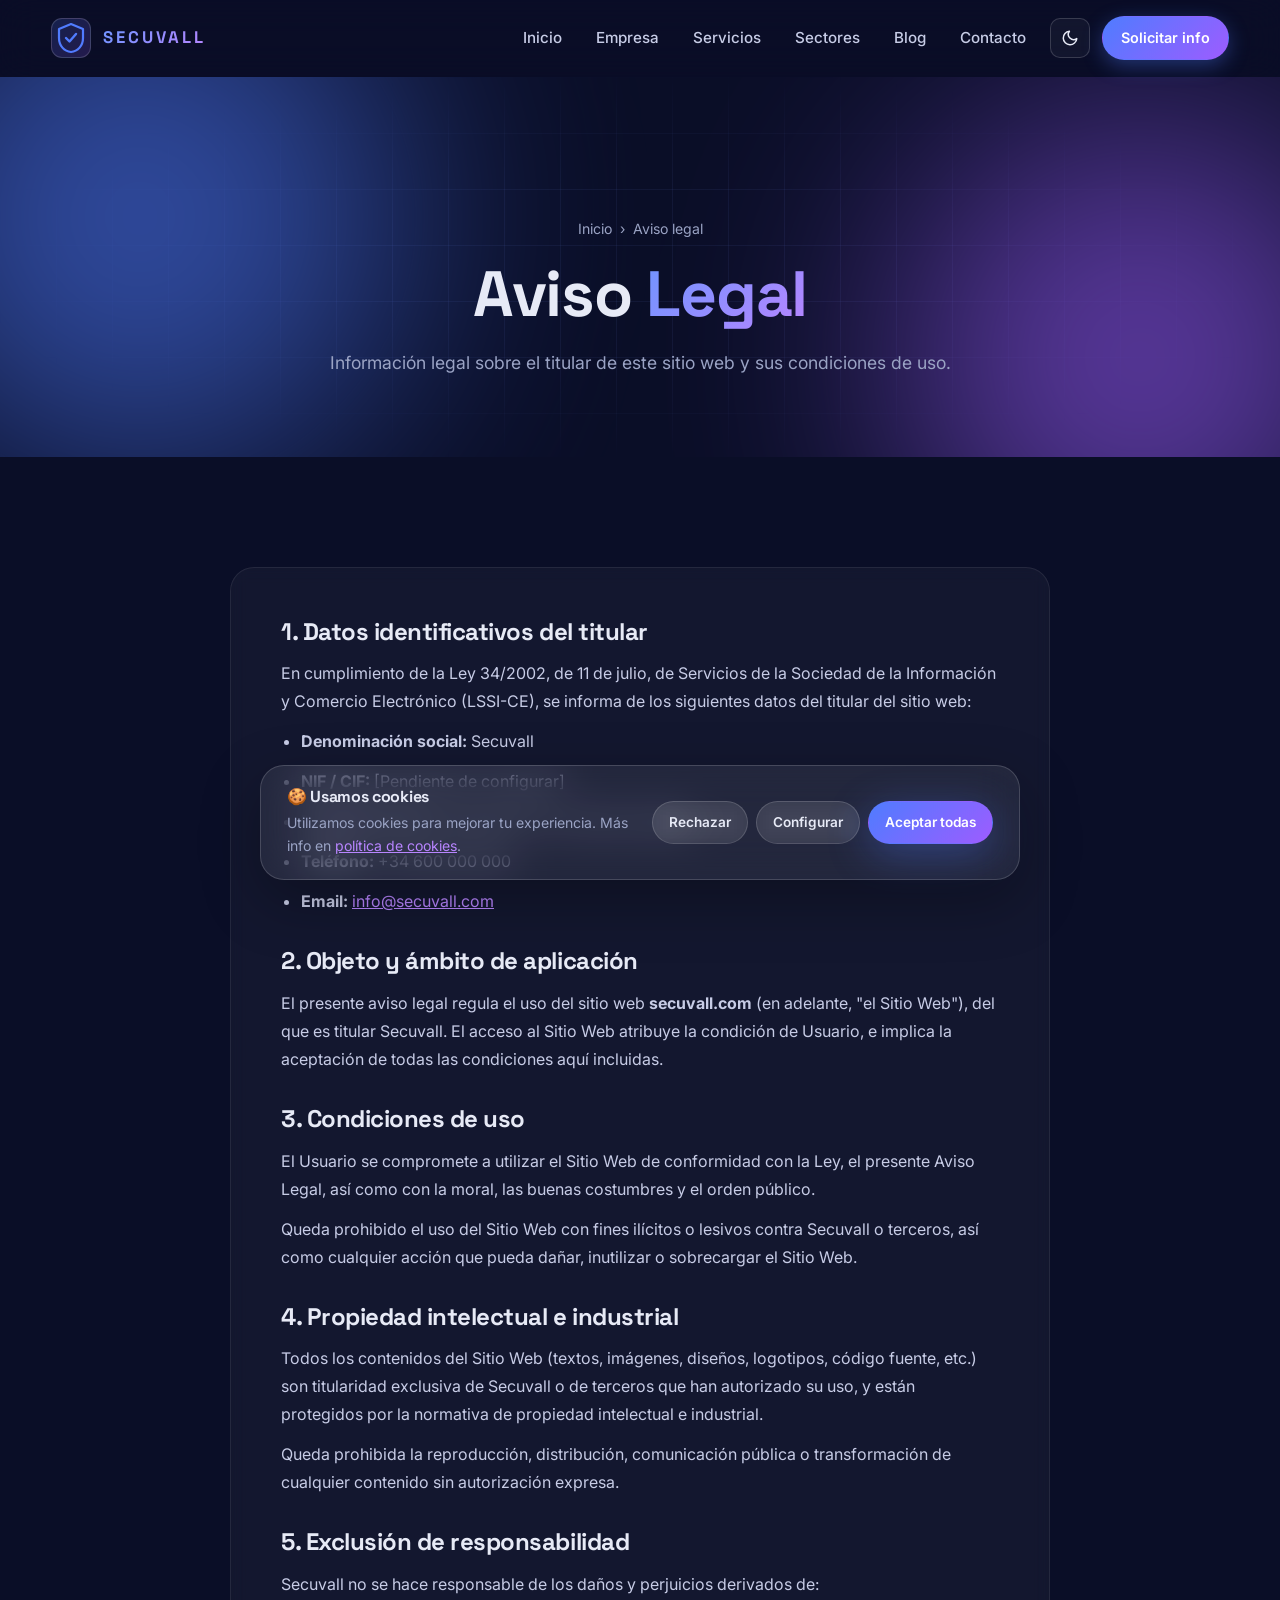
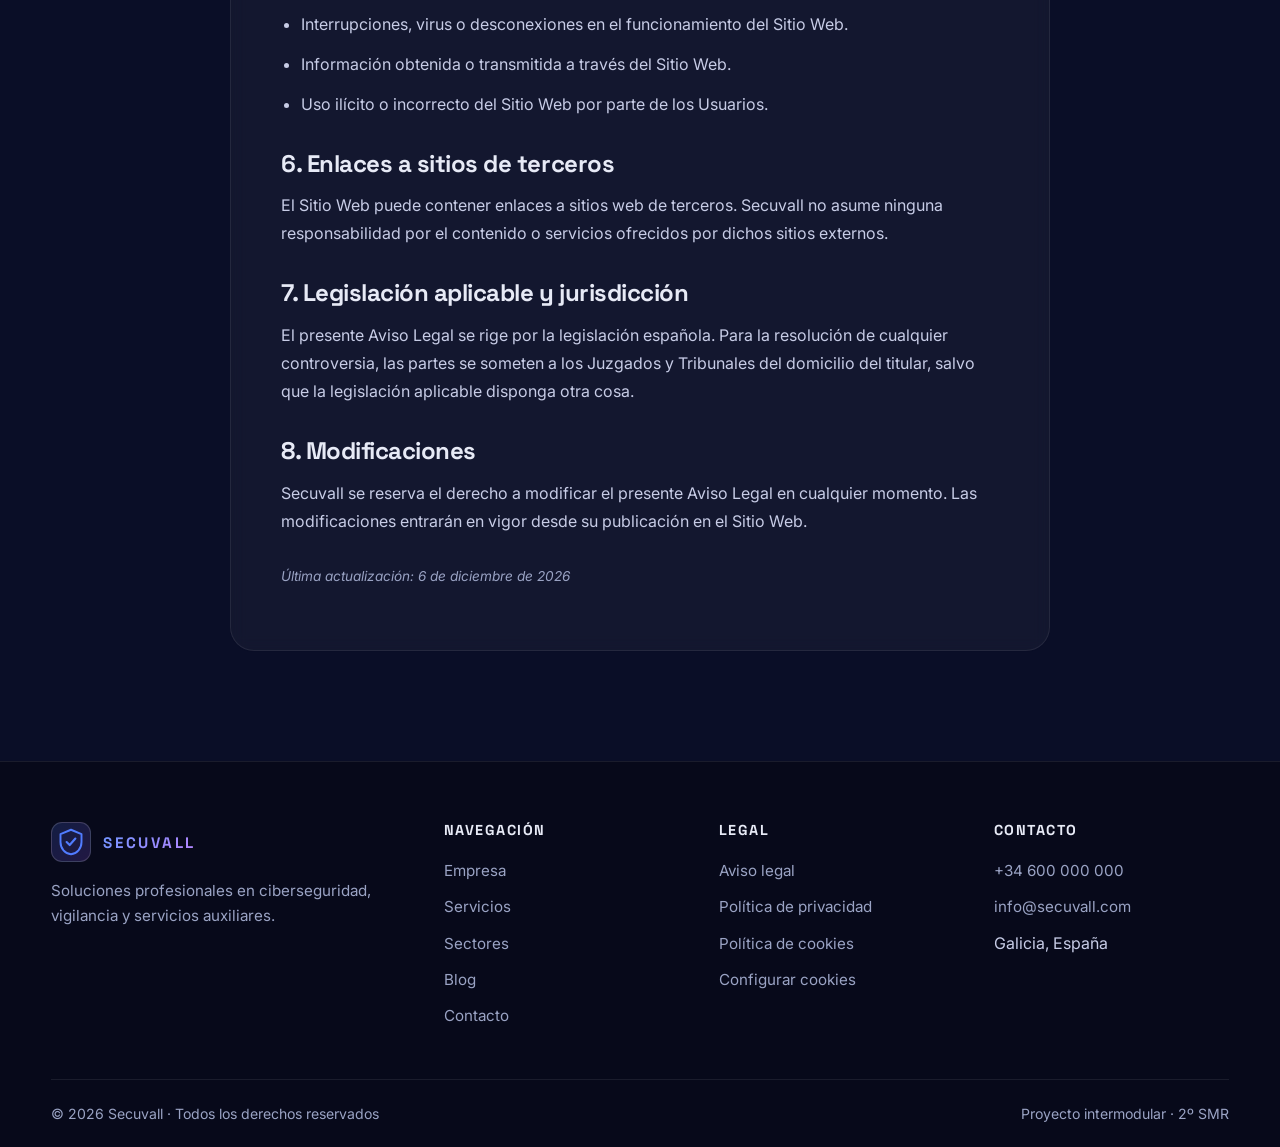
==== aviso-legal.html @ d6d388fc "Redo de toda la web con secuvall adaptada a la presentacion" ====
<!DOCTYPE html>
<html lang="es" data-theme="dark">
<head>
  <meta charset="UTF-8" />
  <meta name="viewport" content="width=device-width, initial-scale=1.0" />
  <meta name="description" content="Aviso legal de Secuvall." />
  <meta name="theme-color" content="#0a0e27" />
  <title>Aviso Legal | Secuvall</title>
  <link rel="icon" type="image/svg+xml" href="img/favicon.svg" />
  <link rel="preconnect" href="https://fonts.googleapis.com">
  <link rel="preconnect" href="https://fonts.gstatic.com" crossorigin>
  <link href="https://fonts.googleapis.com/css2?family=Space+Grotesk:wght@400;500;600;700&family=Inter:wght@400;500;600&display=swap" rel="stylesheet">
  <link rel="stylesheet" href="css/style.css" />
  <script>(function(){try{var t=localStorage.getItem('secuvall-theme')||'dark';document.documentElement.setAttribute('data-theme',t);}catch(e){}})();</script>
</head>
<body>

  <header class="topbar" id="topbar">
    <div class="container topbar-content">
      <a href="index.html" class="brand">
        <span class="brand-mark">
          <svg viewBox="0 0 32 32" width="32" height="32" fill="none">
            <defs><linearGradient id="lgL1" x1="0" y1="0" x2="32" y2="32"><stop offset="0" stop-color="#4f7cff"/><stop offset="1" stop-color="#9d5cff"/></linearGradient></defs>
            <path d="M16 2L4 7v9c0 7.5 5.1 13.5 12 14 6.9-.5 12-6.5 12-14V7L16 2z" stroke="url(#lgL1)" stroke-width="2.2" stroke-linejoin="round"/>
            <path d="M11 16l3.5 3.5L21 12" stroke="url(#lgL1)" stroke-width="2.4" stroke-linecap="round" stroke-linejoin="round"/>
          </svg>
        </span>
        <span class="brand-text">SECUVALL</span>
      </a>
      <nav class="nav" id="navMenu">
        <a href="index.html" class="nav-link">Inicio</a>
        <a href="index.html#empresa" class="nav-link">Empresa</a>
        <a href="servicios.html" class="nav-link">Servicios</a>
        <a href="index.html#sectores" class="nav-link">Sectores</a>
        <a href="blog.html" class="nav-link">Blog</a>
        <a href="index.html#contacto" class="nav-link">Contacto</a>
        <button class="theme-toggle" id="themeToggle" aria-label="Cambiar tema">
          <svg class="icon-sun" viewBox="0 0 24 24" fill="none" stroke="currentColor" stroke-width="2" stroke-linecap="round" stroke-linejoin="round"><circle cx="12" cy="12" r="4"/><path d="M12 2v2M12 20v2M4.93 4.93l1.41 1.41M17.66 17.66l1.41 1.41M2 12h2M20 12h2M4.93 19.07l1.41-1.41M17.66 6.34l1.41-1.41"/></svg>
          <svg class="icon-moon" viewBox="0 0 24 24" fill="none" stroke="currentColor" stroke-width="2" stroke-linecap="round" stroke-linejoin="round"><path d="M21 12.79A9 9 0 1 1 11.21 3 7 7 0 0 0 21 12.79z"/></svg>
        </button>
        <a href="index.html#contacto" class="btn btn-nav">Solicitar info</a>
      </nav>
      <button class="nav-toggle" id="navToggle" aria-label="Abrir menú" aria-expanded="false"><span></span><span></span><span></span></button>
    </div>
  </header>

  <section class="page-hero">
    <div class="hero-bg" aria-hidden="true">
      <div class="grid-pattern"></div>
      <div class="glow glow-1"></div>
      <div class="glow glow-2"></div>
    </div>
    <div class="container">
      <nav class="breadcrumb"><a href="index.html">Inicio</a> <span>›</span> <span>Aviso legal</span></nav>
      <h1>Aviso <span class="gradient-text">Legal</span></h1>
      <p>Información legal sobre el titular de este sitio web y sus condiciones de uso.</p>
    </div>
  </section>

  <section class="section">
    <div class="container">
      <div class="legal-content">

        <h2>1. Datos identificativos del titular</h2>
        <p>En cumplimiento de la Ley 34/2002, de 11 de julio, de Servicios de la Sociedad de la Información y Comercio Electrónico (LSSI-CE), se informa de los siguientes datos del titular del sitio web:</p>
        <ul>
          <li><strong>Denominación social:</strong> Secuvall</li>
          <li><strong>NIF / CIF:</strong> [Pendiente de configurar]</li>
          <li><strong>Domicilio social:</strong> Calle Ejemplo, 123, Galicia, España</li>
          <li><strong>Teléfono:</strong> +34 600 000 000</li>
          <li><strong>Email:</strong> <a href="mailto:info@secuvall.com">info@secuvall.com</a></li>
        </ul>

        <h2>2. Objeto y ámbito de aplicación</h2>
        <p>El presente aviso legal regula el uso del sitio web <strong>secuvall.com</strong> (en adelante, "el Sitio Web"), del que es titular Secuvall. El acceso al Sitio Web atribuye la condición de Usuario, e implica la aceptación de todas las condiciones aquí incluidas.</p>

        <h2>3. Condiciones de uso</h2>
        <p>El Usuario se compromete a utilizar el Sitio Web de conformidad con la Ley, el presente Aviso Legal, así como con la moral, las buenas costumbres y el orden público.</p>
        <p>Queda prohibido el uso del Sitio Web con fines ilícitos o lesivos contra Secuvall o terceros, así como cualquier acción que pueda dañar, inutilizar o sobrecargar el Sitio Web.</p>

        <h2>4. Propiedad intelectual e industrial</h2>
        <p>Todos los contenidos del Sitio Web (textos, imágenes, diseños, logotipos, código fuente, etc.) son titularidad exclusiva de Secuvall o de terceros que han autorizado su uso, y están protegidos por la normativa de propiedad intelectual e industrial.</p>
        <p>Queda prohibida la reproducción, distribución, comunicación pública o transformación de cualquier contenido sin autorización expresa.</p>

        <h2>5. Exclusión de responsabilidad</h2>
        <p>Secuvall no se hace responsable de los daños y perjuicios derivados de:</p>
        <ul>
          <li>Interrupciones, virus o desconexiones en el funcionamiento del Sitio Web.</li>
          <li>Información obtenida o transmitida a través del Sitio Web.</li>
          <li>Uso ilícito o incorrecto del Sitio Web por parte de los Usuarios.</li>
        </ul>

        <h2>6. Enlaces a sitios de terceros</h2>
        <p>El Sitio Web puede contener enlaces a sitios web de terceros. Secuvall no asume ninguna responsabilidad por el contenido o servicios ofrecidos por dichos sitios externos.</p>

        <h2>7. Legislación aplicable y jurisdicción</h2>
        <p>El presente Aviso Legal se rige por la legislación española. Para la resolución de cualquier controversia, las partes se someten a los Juzgados y Tribunales del domicilio del titular, salvo que la legislación aplicable disponga otra cosa.</p>

        <h2>8. Modificaciones</h2>
        <p>Secuvall se reserva el derecho a modificar el presente Aviso Legal en cualquier momento. Las modificaciones entrarán en vigor desde su publicación en el Sitio Web.</p>

        <p style="margin-top: 30px; font-size: 0.85rem; color: var(--text-muted);"><em>Última actualización: <span id="lastUpdate"></span></em></p>
      </div>
    </div>
  </section>

  <footer class="footer">
    <div class="container">
      <div class="footer-content">
        <div>
          <a href="index.html" class="brand brand-footer">
            <span class="brand-mark">
              <svg viewBox="0 0 32 32" width="28" height="28" fill="none">
                <defs><linearGradient id="lgFL1" x1="0" y1="0" x2="32" y2="32"><stop offset="0" stop-color="#4f7cff"/><stop offset="1" stop-color="#9d5cff"/></linearGradient></defs>
                <path d="M16 2L4 7v9c0 7.5 5.1 13.5 12 14 6.9-.5 12-6.5 12-14V7L16 2z" stroke="url(#lgFL1)" stroke-width="2.2" stroke-linejoin="round"/>
                <path d="M11 16l3.5 3.5L21 12" stroke="url(#lgFL1)" stroke-width="2.4" stroke-linecap="round" stroke-linejoin="round"/>
              </svg>
            </span>
            <span class="brand-text">SECUVALL</span>
          </a>
          <p class="footer-about">Soluciones profesionales en ciberseguridad, vigilancia y servicios auxiliares.</p>
        </div>
        <div>
          <h4>Navegación</h4>
          <ul>
            <li><a href="index.html#empresa">Empresa</a></li>
            <li><a href="servicios.html">Servicios</a></li>
            <li><a href="index.html#sectores">Sectores</a></li>
            <li><a href="blog.html">Blog</a></li>
            <li><a href="index.html#contacto">Contacto</a></li>
          </ul>
        </div>
        <div>
          <h4>Legal</h4>
          <ul>
            <li><a href="aviso-legal.html">Aviso legal</a></li>
            <li><a href="politica-privacidad.html">Política de privacidad</a></li>
            <li><a href="politica-cookies.html">Política de cookies</a></li>
            <li><a href="#" id="cookiesReopen">Configurar cookies</a></li>
          </ul>
        </div>
        <div>
          <h4>Contacto</h4>
          <ul>
            <li><a href="tel:+34600000000">+34 600 000 000</a></li>
            <li><a href="mailto:info@secuvall.com">info@secuvall.com</a></li>
            <li>Galicia, España</li>
          </ul>
        </div>
      </div>
      <div class="footer-bottom">
        <span>© <span id="year"></span> Secuvall · Todos los derechos reservados</span>
        <span class="footer-meta">Proyecto intermodular · 2º SMR</span>
      </div>
    </div>
  </footer>

  <button class="back-to-top" id="backToTop" aria-label="Volver arriba">
    <svg viewBox="0 0 24 24" fill="none" stroke="currentColor" stroke-width="2.5" stroke-linecap="round" stroke-linejoin="round"><path d="M18 15l-6-6-6 6"/></svg>
  </button>

  <div class="cookie-banner" id="cookieBanner" hidden>
    <div class="cookie-content">
      <div class="cookie-text">
        <h4>🍪 Usamos cookies</h4>
        <p>Utilizamos cookies para mejorar tu experiencia. Más info en <a href="politica-cookies.html">política de cookies</a>.</p>
      </div>
      <div class="cookie-actions">
        <button class="btn btn-ghost btn-sm" id="cookieReject">Rechazar</button>
        <button class="btn btn-ghost btn-sm" id="cookieConfig">Configurar</button>
        <button class="btn btn-primary btn-sm" id="cookieAccept">Aceptar todas</button>
      </div>
    </div>
  </div>

  <div class="cookie-modal" id="cookieModal" hidden>
    <div class="cookie-modal-backdrop" data-close></div>
    <div class="cookie-modal-content">
      <button class="cookie-modal-close" data-close>×</button>
      <h3>Configurar cookies</h3>
      <p>Elige qué cookies quieres permitir.</p>
      <div class="cookie-option"><div><strong>Cookies técnicas</strong><p>Necesarias para el funcionamiento.</p></div><label class="switch disabled"><input type="checkbox" checked disabled><span class="slider"></span></label></div>
      <div class="cookie-option"><div><strong>Cookies analíticas</strong><p>Nos ayudan a mejorar la web.</p></div><label class="switch"><input type="checkbox" id="cookieAnalytics"><span class="slider"></span></label></div>
      <div class="cookie-option"><div><strong>Cookies de marketing</strong><p>Para mostrar contenido relevante.</p></div><label class="switch"><input type="checkbox" id="cookieMarketing"><span class="slider"></span></label></div>
      <div class="cookie-modal-actions">
        <button class="btn btn-ghost" id="cookieSavePrefs">Guardar preferencias</button>
        <button class="btn btn-primary" id="cookieAcceptAll">Aceptar todas</button>
      </div>
    </div>
  </div>

  <script src="js/main.js"></script>
  <script>document.getElementById('lastUpdate').textContent = new Date().toLocaleDateString('es-ES', {year:'numeric',month:'long',day:'numeric'});</script>
</body>
</html>
---- css/style.css ----
/* =========================================================
   SECUVALL · Stylesheet
   Tema: Tecnológico moderno · Azules + Violetas
   Soporta: data-theme="dark" (default) y data-theme="light"
   ========================================================= */

/* ========== TOKENS ========== */
:root,
[data-theme="dark"] {
  --bg-0: #07091a;
  --bg-1: #0a0e27;
  --bg-2: #111634;
  --bg-3: #161b3d;
  --surface: rgba(255, 255, 255, 0.04);
  --surface-strong: rgba(255, 255, 255, 0.07);
  --border: rgba(255, 255, 255, 0.08);
  --border-strong: rgba(255, 255, 255, 0.16);

  --text: #e7eaf6;
  --text-muted: #9aa3c4;
  --text-soft: #c7cce6;

  --light-bg: #f4f6ff;
  --light-bg-2: #eaeefe;
  --light-text: #1a1d3a;
  --light-text-muted: #5b6388;
  --light-border: #dde2f5;

  --card-bg: linear-gradient(180deg, rgba(255,255,255,.04), rgba(255,255,255,.02));
  --card-bg-hover: linear-gradient(180deg, rgba(79,124,255,.08), rgba(157,92,255,.05));

  --topbar-bg: rgba(10, 14, 39, 0.7);
  --topbar-bg-scroll: rgba(7, 9, 26, 0.92);

  --shadow-sm: 0 4px 14px rgba(8, 10, 30, 0.4);
  --shadow: 0 20px 50px rgba(8, 10, 30, 0.45);
  --shadow-glow: 0 10px 40px rgba(79, 124, 255, 0.35);
}

[data-theme="light"] {
  --bg-0: #ffffff;
  --bg-1: #f7f9ff;
  --bg-2: #eef2ff;
  --bg-3: #e3e9ff;
  --surface: rgba(255, 255, 255, 0.7);
  --surface-strong: rgba(255, 255, 255, 0.95);
  --border: rgba(26, 29, 58, 0.08);
  --border-strong: rgba(26, 29, 58, 0.15);

  --text: #1a1d3a;
  --text-muted: #5b6388;
  --text-soft: #2d3158;

  --light-bg: #ffffff;
  --light-bg-2: #f7f9ff;
  --light-text: #1a1d3a;
  --light-text-muted: #5b6388;
  --light-border: #dde2f5;

  --card-bg: #ffffff;
  --card-bg-hover: linear-gradient(180deg, rgba(79,124,255,.06), rgba(157,92,255,.04));

  --topbar-bg: rgba(255, 255, 255, 0.75);
  --topbar-bg-scroll: rgba(255, 255, 255, 0.95);

  --shadow-sm: 0 4px 14px rgba(26, 29, 58, 0.06);
  --shadow: 0 20px 50px rgba(26, 29, 58, 0.1);
  --shadow-glow: 0 10px 40px rgba(79, 124, 255, 0.25);
}

/* Acentos comunes */
:root {
  --blue: #4f7cff;
  --blue-light: #6e95ff;
  --violet: #9d5cff;
  --violet-light: #b885ff;
  --cyan: #4dd0ff;

  --grad-primary: linear-gradient(135deg, #4f7cff 0%, #9d5cff 100%);
  --grad-primary-soft: linear-gradient(135deg, rgba(79,124,255,.18) 0%, rgba(157,92,255,.18) 100%);
  --grad-text: linear-gradient(135deg, #6e95ff 0%, #b885ff 100%);

  --radius-sm: 10px;
  --radius: 16px;
  --radius-lg: 24px;
  --transition: all 0.3s cubic-bezier(.4,0,.2,1);
  --container: min(1200px, 92%);
}

[data-theme="light"] {
  --grad-text: linear-gradient(135deg, #4f7cff 0%, #9d5cff 100%);
}

/* ========== RESET ========== */
*, *::before, *::after { box-sizing: border-box; margin: 0; padding: 0; }
html { scroll-behavior: smooth; -webkit-text-size-adjust: 100%; }
body {
  font-family: 'Inter', 'Segoe UI', system-ui, sans-serif;
  background: var(--bg-1);
  color: var(--text);
  line-height: 1.65;
  overflow-x: hidden;
  -webkit-font-smoothing: antialiased;
  transition: background-color .4s ease, color .4s ease;
}
img, svg { display: block; max-width: 100%; }
a { color: inherit; text-decoration: none; }
ul { list-style: none; }
button { font: inherit; cursor: pointer; border: none; background: none; color: inherit; }
input, textarea { font: inherit; }

::selection { background: rgba(157, 92, 255, .35); color: #fff; }

::-webkit-scrollbar { width: 10px; }
::-webkit-scrollbar-track { background: var(--bg-0); }
::-webkit-scrollbar-thumb { background: linear-gradient(var(--blue), var(--violet)); border-radius: 10px; }

.container { width: var(--container); margin: 0 auto; }

/* ========== TIPOGRAFÍA ========== */
h1, h2, h3, h4 {
  font-family: 'Space Grotesk', 'Inter', sans-serif;
  font-weight: 700;
  line-height: 1.15;
  letter-spacing: -0.02em;
  color: var(--text);
}
h1 { font-size: clamp(2.4rem, 5vw, 4.2rem); }
h2 { font-size: clamp(1.9rem, 3.4vw, 2.8rem); }
h3 { font-size: 1.25rem; }
h4 { font-size: 1.05rem; }
p { color: var(--text-soft); }

.gradient-text {
  background: var(--grad-text);
  -webkit-background-clip: text;
  background-clip: text;
  -webkit-text-fill-color: transparent;
  color: transparent;
}

/* Typing animation */
.typing-wrap {
  display: inline-flex;
  align-items: baseline;
  background: var(--grad-text);
  -webkit-background-clip: text;
  background-clip: text;
  -webkit-text-fill-color: transparent;
}
.typing { white-space: nowrap; }
.typing-cursor {
  display: inline-block;
  margin-left: 2px;
  font-weight: 300;
  animation: blink 1s step-end infinite;
  -webkit-text-fill-color: var(--violet-light);
  color: var(--violet-light);
}
@keyframes blink { 50% { opacity: 0; } }

/* ========== HEADER ========== */
.topbar {
  position: sticky;
  top: 0;
  z-index: 999;
  background: var(--topbar-bg);
  backdrop-filter: blur(18px);
  -webkit-backdrop-filter: blur(18px);
  border-bottom: 1px solid transparent;
  transition: var(--transition);
}
.topbar.scrolled {
  background: var(--topbar-bg-scroll);
  border-bottom-color: var(--border);
  box-shadow: 0 8px 30px rgba(0,0,0,.15);
}
.topbar-content {
  display: flex;
  align-items: center;
  justify-content: space-between;
  min-height: 76px;
  gap: 20px;
}
.brand {
  display: inline-flex;
  align-items: center;
  gap: 12px;
  font-family: 'Space Grotesk', sans-serif;
  font-weight: 700;
  letter-spacing: 0.18em;
  font-size: 1.05rem;
}
.brand-mark {
  display: inline-flex;
  align-items: center;
  justify-content: center;
  width: 40px;
  height: 40px;
  border-radius: 11px;
  background: var(--grad-primary-soft);
  border: 1px solid var(--border-strong);
}
.brand-text {
  background: var(--grad-text);
  -webkit-background-clip: text;
  background-clip: text;
  -webkit-text-fill-color: transparent;
}

.nav { display: flex; align-items: center; gap: 6px; }
.nav-link {
  position: relative;
  padding: 10px 14px;
  color: var(--text-soft);
  font-weight: 500;
  font-size: 0.95rem;
  border-radius: 8px;
  transition: var(--transition);
}
.nav-link:hover, .nav-link.active { color: var(--text); }
[data-theme="light"] .nav-link:hover, [data-theme="light"] .nav-link.active { color: var(--blue); }
.nav-link.active::after {
  content: '';
  position: absolute;
  left: 14px; right: 14px; bottom: 4px;
  height: 2px;
  background: var(--grad-primary);
  border-radius: 2px;
}

/* Theme toggle */
.theme-toggle {
  width: 40px; height: 40px;
  display: inline-flex;
  align-items: center;
  justify-content: center;
  border-radius: 10px;
  border: 1px solid var(--border-strong);
  background: var(--surface);
  color: var(--text);
  transition: var(--transition);
  margin-left: 4px;
}
.theme-toggle:hover {
  border-color: var(--violet);
  background: var(--grad-primary-soft);
  transform: rotate(15deg);
}
.theme-toggle svg { width: 18px; height: 18px; }
.theme-toggle .icon-sun { display: none; }
.theme-toggle .icon-moon { display: block; }
[data-theme="light"] .theme-toggle .icon-sun { display: block; }
[data-theme="light"] .theme-toggle .icon-moon { display: none; }

.nav-toggle {
  display: none;
  flex-direction: column;
  gap: 5px;
  padding: 8px;
}
.nav-toggle span {
  display: block;
  width: 26px; height: 2px;
  background: var(--text);
  border-radius: 2px;
  transition: var(--transition);
}
.nav-toggle[aria-expanded="true"] span:nth-child(1) { transform: translateY(7px) rotate(45deg); }
.nav-toggle[aria-expanded="true"] span:nth-child(2) { opacity: 0; }
.nav-toggle[aria-expanded="true"] span:nth-child(3) { transform: translateY(-7px) rotate(-45deg); }

/* ========== BOTONES ========== */
.btn {
  display: inline-flex;
  align-items: center;
  justify-content: center;
  gap: 8px;
  padding: 13px 22px;
  border-radius: 999px;
  font-weight: 600;
  font-size: 0.95rem;
  border: 1px solid transparent;
  transition: var(--transition);
  white-space: nowrap;
  cursor: pointer;
}
.btn-primary {
  background: var(--grad-primary);
  color: #fff;
  box-shadow: var(--shadow-glow);
}
.btn-primary:hover {
  transform: translateY(-2px);
  box-shadow: 0 14px 50px rgba(157, 92, 255, .5);
}
.btn-primary:disabled { opacity: .6; cursor: not-allowed; transform: none; }
.btn-ghost {
  background: var(--surface-strong);
  color: var(--text);
  border-color: var(--border-strong);
  backdrop-filter: blur(8px);
}
.btn-ghost:hover {
  background: var(--grad-primary-soft);
  border-color: var(--blue-light);
  transform: translateY(-2px);
}
.btn-nav {
  padding: 9px 18px;
  margin-left: 6px;
  background: var(--grad-primary);
  color: #fff;
  font-size: 0.9rem;
  box-shadow: 0 6px 20px rgba(79, 124, 255, .35);
}
.btn-nav:hover { transform: translateY(-2px); box-shadow: 0 10px 28px rgba(157,92,255,.5); color: #fff; }
.btn-lg { padding: 16px 28px; font-size: 1rem; }
.btn-sm { padding: 9px 16px; font-size: 0.85rem; }
.btn-block { width: 100%; }
.btn .spinner {
  width: 16px; height: 16px;
  border: 2px solid rgba(255,255,255,.3);
  border-top-color: #fff;
  border-radius: 50%;
  animation: spin 0.7s linear infinite;
  display: none;
}
.btn.loading .spinner { display: inline-block; }
.btn.loading .btn-label { opacity: 0.7; }
@keyframes spin { to { transform: rotate(360deg); } }

/* ========== HERO ========== */
.hero {
  position: relative;
  min-height: 100vh;
  display: flex;
  align-items: center;
  padding: 60px 0 40px;
  overflow: hidden;
  background: var(--bg-1);
}
.hero-bg { position: absolute; inset: 0; z-index: 0; pointer-events: none; }
.grid-pattern {
  position: absolute; inset: 0;
  background-image:
    linear-gradient(rgba(127,148,255,.07) 1px, transparent 1px),
    linear-gradient(90deg, rgba(127,148,255,.07) 1px, transparent 1px);
  background-size: 56px 56px;
  mask-image: radial-gradient(ellipse at center, #000 30%, transparent 75%);
  -webkit-mask-image: radial-gradient(ellipse at center, #000 30%, transparent 75%);
}
[data-theme="light"] .grid-pattern {
  background-image:
    linear-gradient(rgba(79,124,255,.08) 1px, transparent 1px),
    linear-gradient(90deg, rgba(79,124,255,.08) 1px, transparent 1px);
}
.glow {
  position: absolute;
  border-radius: 50%;
  filter: blur(120px);
  opacity: 0.55;
}
[data-theme="light"] .glow { opacity: 0.35; }
.glow-1 {
  width: 520px; height: 520px;
  background: var(--blue);
  top: -120px; left: -120px;
  animation: floaty 14s ease-in-out infinite;
}
.glow-2 {
  width: 480px; height: 480px;
  background: var(--violet);
  bottom: -140px; right: -100px;
  animation: floaty 18s ease-in-out infinite reverse;
}
@keyframes floaty {
  0%, 100% { transform: translate(0,0); }
  50% { transform: translate(40px, -30px); }
}

.hero-content {
  position: relative;
  z-index: 2;
  display: grid;
  grid-template-columns: 1.2fr 0.85fr;
  gap: 60px;
  align-items: center;
  width: var(--container);
}

.badge {
  display: inline-flex;
  align-items: center;
  gap: 10px;
  padding: 8px 16px;
  border-radius: 999px;
  background: var(--surface-strong);
  border: 1px solid var(--border-strong);
  font-size: 0.85rem;
  color: var(--text-soft);
  margin-bottom: 24px;
  backdrop-filter: blur(10px);
}
.badge-dot {
  width: 8px; height: 8px;
  border-radius: 50%;
  background: #4ade80;
  box-shadow: 0 0 12px #4ade80;
  animation: pulse 2s ease-in-out infinite;
}
@keyframes pulse {
  0%, 100% { opacity: 1; transform: scale(1); }
  50% { opacity: .6; transform: scale(1.2); }
}

.hero h1 { margin-bottom: 22px; min-height: 1.15em; }
.hero-description {
  font-size: 1.1rem;
  color: var(--text-muted);
  max-width: 580px;
  margin-bottom: 36px;
}
.hero-actions { display: flex; flex-wrap: wrap; gap: 14px; margin-bottom: 50px; }

.hero-stats {
  display: flex;
  gap: 40px;
  padding-top: 32px;
  border-top: 1px solid var(--border);
}
.stat { display: flex; flex-direction: column; }
.stat-value, .stat-suffix {
  font-family: 'Space Grotesk', sans-serif;
  font-weight: 700;
  background: var(--grad-text);
  -webkit-background-clip: text;
  background-clip: text;
  -webkit-text-fill-color: transparent;
  display: inline;
}
.stat-value { font-size: 2.2rem; }
.stat-suffix { font-size: 1.4rem; }
.stat-label {
  font-size: 0.85rem;
  color: var(--text-muted);
  margin-top: 4px;
}

/* Orbital visual */
.hero-visual {
  display: flex;
  justify-content: center;
  align-items: center;
  height: 480px;
}
.orbit-card {
  position: relative;
  width: 420px; height: 420px;
  display: flex;
  align-items: center;
  justify-content: center;
}
.orbit-ring {
  position: absolute;
  border-radius: 50%;
  border: 1px dashed rgba(157, 92, 255, .3);
  animation: spinslow 30s linear infinite;
}
.ring-1 { width: 200px; height: 200px; border-color: rgba(79,124,255,.5); animation-duration: 18s; }
.ring-2 { width: 300px; height: 300px; border-color: rgba(157,92,255,.4); animation-duration: 28s; animation-direction: reverse; }
.ring-3 { width: 410px; height: 410px; border-color: rgba(110,149,255,.25); animation-duration: 40s; }
@keyframes spinslow { to { transform: rotate(360deg); } }

.orbit-core {
  position: relative;
  width: 130px; height: 130px;
  display: flex;
  align-items: center;
  justify-content: center;
  border-radius: 30px;
  background: var(--surface-strong);
  border: 1px solid var(--border-strong);
  box-shadow: 0 20px 70px rgba(79,124,255,.4), inset 0 1px 0 rgba(255,255,255,.1);
  backdrop-filter: blur(16px);
  z-index: 5;
  animation: corePulse 3s ease-in-out infinite;
}
@keyframes corePulse {
  0%, 100% { box-shadow: 0 20px 70px rgba(79,124,255,.4), inset 0 1px 0 rgba(255,255,255,.1); }
  50% { box-shadow: 0 20px 90px rgba(157,92,255,.6), inset 0 1px 0 rgba(255,255,255,.15); }
}

.orbit-chip {
  position: absolute;
  display: inline-flex;
  align-items: center;
  gap: 6px;
  padding: 8px 14px;
  border-radius: 999px;
  background: var(--surface-strong);
  border: 1px solid var(--border-strong);
  font-size: 0.8rem;
  font-weight: 500;
  color: var(--text);
  backdrop-filter: blur(10px);
  white-space: nowrap;
  box-shadow: var(--shadow-sm);
  animation: chipFloat 6s ease-in-out infinite;
}
.chip-1 { top: 8%; left: 0; animation-delay: 0s; }
.chip-2 { top: 14%; right: -10px; animation-delay: 1.5s; }
.chip-3 { bottom: 18%; left: -10px; animation-delay: 3s; }
.chip-4 { bottom: 8%; right: 10%; animation-delay: 4.5s; }
@keyframes chipFloat {
  0%, 100% { transform: translateY(0); }
  50% { transform: translateY(-10px); }
}

.hero-scroll {
  position: absolute;
  bottom: 24px; left: 50%;
  transform: translateX(-50%);
  width: 24px; height: 38px;
  border: 2px solid var(--border-strong);
  border-radius: 12px;
  z-index: 2;
}
.hero-scroll span {
  position: absolute;
  top: 7px; left: 50%;
  transform: translateX(-50%);
  width: 3px; height: 7px;
  background: var(--blue-light);
  border-radius: 2px;
  animation: scrollDown 1.8s ease-in-out infinite;
}
@keyframes scrollDown {
  0% { transform: translate(-50%, 0); opacity: 1; }
  100% { transform: translate(-50%, 14px); opacity: 0; }
}

/* ========== TRUST BAR ========== */
.trust-bar {
  background: var(--bg-2);
  border-top: 1px solid var(--border);
  border-bottom: 1px solid var(--border);
  padding: 32px 0;
}
.trust-label {
  text-align: center;
  font-size: 0.8rem;
  color: var(--text-muted);
  text-transform: uppercase;
  letter-spacing: 2px;
  margin-bottom: 16px;
}
.trust-items {
  display: flex;
  flex-wrap: wrap;
  justify-content: center;
  align-items: center;
  gap: 16px 32px;
}
.trust-items span {
  font-size: 0.9rem;
  font-weight: 500;
  color: var(--text-soft);
  padding: 6px 14px;
  border-radius: 8px;
  background: var(--surface);
  border: 1px solid var(--border);
}

/* ========== SECCIONES ========== */
.section { padding: 110px 0; position: relative; }
.section-light { background: var(--light-bg); color: var(--light-text); }
.section-light h2, .section-light h3, .section-light h4 { color: var(--light-text); }
.section-light p { color: var(--light-text-muted); }
[data-theme="light"] .section-light { background: var(--bg-2); }

.section-dark { background: var(--bg-0); position: relative; overflow: hidden; }
.section-dark::before, .section-dark::after {
  content: '';
  position: absolute;
  width: 500px; height: 500px;
  border-radius: 50%;
  filter: blur(140px);
  opacity: 0.12;
  pointer-events: none;
}
.section-dark::before { top: -200px; right: -200px; background: var(--violet); }
.section-dark::after { bottom: -200px; left: -200px; background: var(--blue); }

.section-heading { margin-bottom: 56px; position: relative; z-index: 2; }
.section-heading.center { text-align: center; max-width: 760px; margin-left: auto; margin-right: auto; }
.section-tag {
  display: inline-block;
  padding: 6px 14px;
  border-radius: 999px;
  background: var(--grad-primary-soft);
  border: 1px solid rgba(157, 92, 255, .3);
  color: var(--violet-light);
  font-size: 0.8rem;
  font-weight: 600;
  text-transform: uppercase;
  letter-spacing: 1.5px;
  margin-bottom: 18px;
}
.section-tag.light { color: var(--violet-light); }
[data-theme="light"] .section-tag { color: var(--blue); }
.section-light .section-tag {
  background: linear-gradient(135deg, rgba(79,124,255,.12), rgba(157,92,255,.12));
  border-color: rgba(79,124,255,.25);
  color: var(--blue);
}

.center-action {
  display: flex;
  justify-content: center;
  margin-top: 50px;
  position: relative;
  z-index: 2;
}

/* ========== GRID 2 COL ========== */
.grid-2 {
  display: grid;
  grid-template-columns: 1fr 1fr;
  gap: 70px;
  align-items: center;
  position: relative;
  z-index: 2;
}

.visual-block { display: flex; flex-direction: column; gap: 18px; }
.feature-card {
  display: flex;
  align-items: flex-start;
  gap: 18px;
  padding: 24px;
  background: var(--surface);
  border: 1px solid var(--border);
  border-radius: var(--radius);
  transition: var(--transition);
  backdrop-filter: blur(8px);
}
.feature-card.offset { margin-left: 40px; }
.feature-card:hover {
  transform: translateX(6px);
  border-color: rgba(79,124,255,.4);
  background: var(--surface-strong);
}
.feature-icon {
  flex-shrink: 0;
  width: 48px; height: 48px;
  display: flex;
  align-items: center;
  justify-content: center;
  border-radius: 12px;
  background: var(--grad-primary-soft);
  border: 1px solid var(--border-strong);
  color: var(--violet-light);
}
[data-theme="light"] .feature-icon { color: var(--blue); }
.feature-icon svg { width: 22px; height: 22px; }
.feature-card h3 { margin-bottom: 4px; font-size: 1.05rem; }
.feature-card p { font-size: 0.92rem; margin: 0; }

.check-list { margin-top: 28px; }
.check-list li {
  display: flex;
  align-items: center;
  gap: 12px;
  padding: 10px 0;
  color: var(--text-soft);
  font-weight: 500;
}
.check-list li::before {
  content: '✓';
  display: inline-flex;
  align-items: center;
  justify-content: center;
  width: 22px; height: 22px;
  border-radius: 50%;
  background: var(--grad-primary);
  color: #fff;
  font-size: 0.8rem;
  font-weight: 700;
  flex-shrink: 0;
}

/* ========== CARDS ========== */
.cards {
  display: grid;
  grid-template-columns: repeat(3, 1fr);
  gap: 22px;
  position: relative;
  z-index: 2;
}
.card {
  position: relative;
  padding: 32px 28px;
  background: var(--card-bg);
  border: 1px solid var(--border);
  border-radius: var(--radius-lg);
  transition: var(--transition);
  overflow: hidden;
}
.card::before {
  content: '';
  position: absolute;
  inset: 0;
  border-radius: var(--radius-lg);
  padding: 1px;
  background: var(--grad-primary);
  -webkit-mask: linear-gradient(#000 0 0) content-box, linear-gradient(#000 0 0);
  mask: linear-gradient(#000 0 0) content-box, linear-gradient(#000 0 0);
  -webkit-mask-composite: xor;
  mask-composite: exclude;
  opacity: 0;
  transition: var(--transition);
}
.card:hover { transform: translateY(-8px); background: var(--card-bg-hover); }
.card:hover::before { opacity: 1; }
.card-icon-wrap {
  width: 54px; height: 54px;
  display: flex;
  align-items: center;
  justify-content: center;
  border-radius: 14px;
  background: var(--grad-primary-soft);
  border: 1px solid var(--border-strong);
  color: var(--violet-light);
  margin-bottom: 22px;
  transition: var(--transition);
}
[data-theme="light"] .card-icon-wrap { color: var(--blue); }
.card-icon-wrap svg { width: 26px; height: 26px; }
.card:hover .card-icon-wrap {
  background: var(--grad-primary);
  color: #fff;
  border-color: transparent;
}
.card h3 { margin-bottom: 10px; }
.card p { font-size: 0.95rem; margin: 0; color: var(--text-muted); }
.card-link {
  position: absolute;
  top: 0; right: 0;
  width: 100%; height: 100%;
}
.card-arrow {
  position: absolute;
  top: 32px; right: 28px;
  width: 32px; height: 32px;
  display: flex;
  align-items: center;
  justify-content: center;
  border-radius: 50%;
  background: var(--surface-strong);
  color: var(--text-muted);
  font-size: 1rem;
  transition: var(--transition);
  border: 1px solid var(--border);
}
.card:hover .card-arrow {
  background: var(--grad-primary);
  color: #fff;
  transform: translateX(4px);
  border-color: transparent;
}

/* ========== SECTORES ========== */
.sectors-grid {
  display: grid;
  grid-template-columns: repeat(4, 1fr);
  gap: 16px;
}
.sector-item {
  display: flex;
  flex-direction: column;
  align-items: center;
  gap: 10px;
  padding: 28px 18px;
  background: #fff;
  border: 1px solid var(--light-border);
  border-radius: var(--radius);
  text-align: center;
  font-weight: 600;
  font-size: 0.95rem;
  color: var(--light-text);
  transition: var(--transition);
}
[data-theme="light"] .sector-item { background: var(--bg-1); }
.sector-icon {
  font-size: 2rem;
  display: inline-flex;
  align-items: center;
  justify-content: center;
  width: 56px; height: 56px;
  border-radius: 14px;
  background: linear-gradient(135deg, rgba(79,124,255,.1), rgba(157,92,255,.1));
}
.sector-item:hover {
  transform: translateY(-6px);
  border-color: var(--violet);
  box-shadow: 0 14px 30px rgba(79,124,255,.2);
}

/* ========== VALORES ========== */
.values-section {
  background: var(--bg-2);
  position: relative;
  overflow: hidden;
}
.values-section::before {
  content: '';
  position: absolute;
  top: 50%; right: -300px;
  width: 600px; height: 600px;
  background: var(--blue);
  opacity: 0.08;
  border-radius: 50%;
  filter: blur(140px);
}

.values-grid { display: grid; gap: 14px; position: relative; z-index: 2; }
.value-item {
  display: flex;
  align-items: center;
  gap: 22px;
  padding: 22px 26px;
  background: var(--surface);
  border: 1px solid var(--border);
  border-radius: var(--radius);
  transition: var(--transition);
  backdrop-filter: blur(8px);
}
.value-item:hover {
  background: var(--surface-strong);
  border-color: var(--border-strong);
  transform: translateX(6px);
}
.value-num {
  font-family: 'Space Grotesk', sans-serif;
  font-size: 1.6rem;
  font-weight: 700;
  background: var(--grad-text);
  -webkit-background-clip: text;
  background-clip: text;
  -webkit-text-fill-color: transparent;
  flex-shrink: 0;
  width: 50px;
}
.value-item h4 { margin-bottom: 2px; }
.value-item p { font-size: 0.9rem; margin: 0; color: var(--text-muted); }

/* ========== CTA ========== */
.cta-section { padding: 80px 0; background: var(--bg-1); }
.cta-box {
  position: relative;
  display: flex;
  align-items: center;
  justify-content: space-between;
  gap: 40px;
  padding: 56px 60px;
  background: linear-gradient(135deg, var(--bg-3), var(--bg-2));
  border: 1px solid var(--border-strong);
  border-radius: var(--radius-lg);
  overflow: hidden;
  box-shadow: var(--shadow);
}
.cta-glow {
  position: absolute;
  top: -50%; left: -10%;
  width: 600px; height: 600px;
  background: radial-gradient(circle, var(--violet) 0%, transparent 60%);
  opacity: 0.3;
  filter: blur(80px);
  pointer-events: none;
}
.cta-box .cta-text { position: relative; z-index: 2; max-width: 600px; }
.cta-box h2 { margin-bottom: 10px; color: var(--text); }
.cta-box p { color: var(--text-soft); margin: 0; }
.cta-box .btn { position: relative; z-index: 2; flex-shrink: 0; }

/* ========== CONTACTO ========== */
.contact-grid {
  display: grid;
  grid-template-columns: 0.9fr 1.1fr;
  gap: 28px;
}
.contact-card, .contact-form {
  background: var(--surface);
  border: 1px solid var(--border);
  border-radius: var(--radius-lg);
  padding: 36px;
  backdrop-filter: blur(8px);
}
.contact-card h3 { margin-bottom: 22px; }
.contact-list li {
  display: flex;
  align-items: flex-start;
  gap: 14px;
  padding: 14px 0;
  border-bottom: 1px solid var(--border);
}
.contact-list li:last-child { border-bottom: none; padding-bottom: 0; }
.contact-list .ci {
  flex-shrink: 0;
  width: 40px; height: 40px;
  display: inline-flex;
  align-items: center;
  justify-content: center;
  border-radius: 10px;
  background: var(--grad-primary-soft);
  border: 1px solid var(--border-strong);
  font-size: 1.1rem;
}
.contact-list strong {
  display: block;
  font-size: 0.78rem;
  text-transform: uppercase;
  letter-spacing: 1.2px;
  color: var(--text-muted);
  margin-bottom: 2px;
  font-weight: 600;
}
.contact-list span, .contact-list a {
  color: var(--text);
  font-weight: 500;
  transition: var(--transition);
}
.contact-list a:hover { color: var(--violet-light); }
[data-theme="light"] .contact-list a:hover { color: var(--blue); }

/* Form */
.form-row {
  display: grid;
  grid-template-columns: 1fr 1fr;
  gap: 14px;
}
.field { margin-bottom: 16px; }
.field label {
  display: block;
  font-size: 0.82rem;
  font-weight: 600;
  color: var(--text-muted);
  margin-bottom: 8px;
  text-transform: uppercase;
  letter-spacing: 1px;
}
.contact-form input[type="text"],
.contact-form input[type="email"],
.contact-form textarea {
  width: 100%;
  padding: 14px 16px;
  background: var(--bg-1);
  border: 1px solid var(--border-strong);
  border-radius: 12px;
  color: var(--text);
  outline: none;
  transition: var(--transition);
}
[data-theme="light"] .contact-form input[type="text"],
[data-theme="light"] .contact-form input[type="email"],
[data-theme="light"] .contact-form textarea {
  background: #fff;
}
.contact-form input::placeholder,
.contact-form textarea::placeholder {
  color: var(--text-muted);
  opacity: 0.7;
}
.contact-form input:focus,
.contact-form textarea:focus {
  border-color: var(--violet);
  box-shadow: 0 0 0 4px rgba(157, 92, 255, .15);
}
.contact-form textarea { resize: vertical; min-height: 120px; }
.checkbox-field {
  display: flex;
  align-items: flex-start;
  gap: 10px;
  margin-bottom: 16px;
  font-size: 0.88rem;
  color: var(--text-muted);
  cursor: pointer;
}
.checkbox-field input { margin-top: 3px; accent-color: var(--violet); }
.checkbox-field a { color: var(--violet-light); text-decoration: underline; }
[data-theme="light"] .checkbox-field a { color: var(--blue); }
.form-status {
  margin-top: 14px;
  font-size: 0.9rem;
  text-align: center;
  min-height: 22px;
}
.form-status.success { color: #4ade80; }
.form-status.error { color: #f87171; }

/* ========== FOOTER ========== */
.footer {
  background: var(--bg-0);
  border-top: 1px solid var(--border);
  padding: 60px 0 0;
  color: var(--text-soft);
}
.footer-content {
  display: grid;
  grid-template-columns: 1.5fr 1fr 1fr 1fr;
  gap: 40px;
  padding-bottom: 40px;
}
.brand-footer { margin-bottom: 16px; }
.footer-about { font-size: 0.95rem; max-width: 360px; color: var(--text-muted); }
.footer h4 {
  margin-bottom: 18px;
  font-size: 0.9rem;
  text-transform: uppercase;
  letter-spacing: 1.5px;
  color: var(--text);
}
.footer ul li { margin-bottom: 10px; }
.footer a {
  color: var(--text-muted);
  transition: var(--transition);
  font-size: 0.95rem;
}
.footer a:hover { color: var(--violet-light); }
[data-theme="light"] .footer a:hover { color: var(--blue); }

.footer-bottom {
  display: flex;
  justify-content: space-between;
  align-items: center;
  flex-wrap: wrap;
  gap: 12px;
  border-top: 1px solid var(--border);
  padding: 22px 0;
  font-size: 0.88rem;
  color: var(--text-muted);
}

/* ========== REVEAL ANIM ========== */
.reveal {
  opacity: 0;
  transform: translateY(28px);
  transition: opacity .8s ease, transform .8s cubic-bezier(.4,0,.2,1);
}
.reveal.is-visible {
  opacity: 1;
  transform: translateY(0);
}

/* ========== COOKIE BANNER ========== */
.cookie-banner {
  position: fixed;
  bottom: 20px;
  left: 20px;
  right: 20px;
  max-width: 760px;
  margin: 0 auto;
  background: var(--surface-strong);
  backdrop-filter: blur(20px);
  -webkit-backdrop-filter: blur(20px);
  border: 1px solid var(--border-strong);
  border-radius: var(--radius-lg);
  padding: 22px 26px;
  box-shadow: 0 20px 60px rgba(0,0,0,.3);
  z-index: 9998;
  transform: translateY(150%);
  transition: transform .5s cubic-bezier(.4,0,.2,1);
}
[data-theme="light"] .cookie-banner { background: rgba(255,255,255,.98); }
.cookie-banner.show { transform: translateY(0); }
.cookie-content {
  display: flex;
  align-items: center;
  justify-content: space-between;
  gap: 24px;
  flex-wrap: wrap;
}
.cookie-text { flex: 1; min-width: 280px; }
.cookie-text h4 { margin-bottom: 4px; font-size: 1rem; }
.cookie-text p { font-size: 0.88rem; margin: 0; color: var(--text-muted); }
.cookie-text a { color: var(--violet-light); text-decoration: underline; }
[data-theme="light"] .cookie-text a { color: var(--blue); }
.cookie-actions {
  display: flex;
  gap: 8px;
  flex-wrap: wrap;
}

/* Cookie modal */
.cookie-modal {
  position: fixed;
  inset: 0;
  z-index: 9999;
  display: flex;
  align-items: center;
  justify-content: center;
  padding: 20px;
  opacity: 0;
  pointer-events: none;
  transition: opacity .3s;
}
.cookie-modal.show { opacity: 1; pointer-events: auto; }
.cookie-modal-backdrop {
  position: absolute;
  inset: 0;
  background: rgba(0,0,0,.6);
  backdrop-filter: blur(6px);
}
.cookie-modal-content {
  position: relative;
  background: var(--bg-2);
  border: 1px solid var(--border-strong);
  border-radius: var(--radius-lg);
  padding: 36px;
  max-width: 540px;
  width: 100%;
  max-height: 90vh;
  overflow-y: auto;
  box-shadow: var(--shadow);
  transform: scale(.95);
  transition: transform .3s;
}
.cookie-modal.show .cookie-modal-content { transform: scale(1); }
.cookie-modal-close {
  position: absolute;
  top: 16px; right: 16px;
  width: 32px; height: 32px;
  border-radius: 50%;
  background: var(--surface);
  font-size: 1.4rem;
  line-height: 1;
  color: var(--text);
  transition: var(--transition);
}
.cookie-modal-close:hover { background: var(--grad-primary); color: #fff; }
.cookie-modal-content h3 { margin-bottom: 8px; }
.cookie-modal-content > p { margin-bottom: 20px; color: var(--text-muted); font-size: 0.92rem; }

.cookie-option {
  display: flex;
  justify-content: space-between;
  align-items: center;
  gap: 18px;
  padding: 16px 0;
  border-top: 1px solid var(--border);
}
.cookie-option strong { display: block; margin-bottom: 4px; color: var(--text); font-size: 0.95rem; }
.cookie-option p { font-size: 0.85rem; color: var(--text-muted); margin: 0; }

.switch {
  position: relative;
  display: inline-block;
  width: 44px;
  height: 24px;
  flex-shrink: 0;
}
.switch input { opacity: 0; width: 0; height: 0; }
.slider {
  position: absolute;
  cursor: pointer;
  inset: 0;
  background: var(--border-strong);
  border-radius: 24px;
  transition: var(--transition);
}
.slider::before {
  content: '';
  position: absolute;
  height: 18px; width: 18px;
  left: 3px; bottom: 3px;
  background: #fff;
  border-radius: 50%;
  transition: var(--transition);
}
.switch input:checked + .slider { background: var(--grad-primary); }
.switch input:checked + .slider::before { transform: translateX(20px); }
.switch.disabled .slider { opacity: 0.6; cursor: not-allowed; background: var(--grad-primary); }

.cookie-modal-actions {
  display: flex;
  gap: 10px;
  margin-top: 24px;
  flex-wrap: wrap;
}
.cookie-modal-actions .btn { flex: 1; min-width: 140px; }

/* ========== BACK TO TOP ========== */
.back-to-top {
  position: fixed;
  bottom: 24px;
  right: 24px;
  width: 48px;
  height: 48px;
  border-radius: 50%;
  background: var(--grad-primary);
  color: #fff;
  display: flex;
  align-items: center;
  justify-content: center;
  box-shadow: 0 10px 30px rgba(79,124,255,.4);
  opacity: 0;
  pointer-events: none;
  transform: translateY(20px);
  transition: var(--transition);
  z-index: 100;
}
.back-to-top.show {
  opacity: 1;
  pointer-events: auto;
  transform: translateY(0);
}
.back-to-top:hover { transform: translateY(-4px); box-shadow: 0 14px 40px rgba(157,92,255,.5); }
.back-to-top svg { width: 22px; height: 22px; }

/* ========== PÁGINAS INTERNAS ========== */
.page-hero {
  position: relative;
  padding: 140px 0 80px;
  overflow: hidden;
  background: var(--bg-1);
  text-align: center;
}
.page-hero .container { position: relative; z-index: 2; }
.page-hero h1 { margin-bottom: 16px; }
.page-hero p { max-width: 640px; margin: 0 auto; color: var(--text-muted); font-size: 1.1rem; }
.page-hero .breadcrumb {
  display: flex;
  justify-content: center;
  gap: 8px;
  margin-bottom: 18px;
  font-size: 0.88rem;
  color: var(--text-muted);
}
.page-hero .breadcrumb a:hover { color: var(--violet-light); }
[data-theme="light"] .page-hero .breadcrumb a:hover { color: var(--blue); }

/* Service detail */
.service-detail {
  display: grid;
  grid-template-columns: 1fr 1fr;
  gap: 60px;
  align-items: center;
  padding: 60px 0;
  border-bottom: 1px solid var(--border);
}
.service-detail:last-child { border-bottom: none; }
.service-detail.reverse { direction: rtl; }
.service-detail.reverse > * { direction: ltr; }
.service-detail h2 { margin-bottom: 16px; }
.service-detail p { margin-bottom: 14px; }
.service-detail ul { margin-top: 18px; }
.service-detail ul li {
  display: flex;
  align-items: center;
  gap: 10px;
  padding: 8px 0;
  color: var(--text-soft);
}
.service-detail ul li::before {
  content: '✓';
  display: inline-flex;
  align-items: center;
  justify-content: center;
  width: 20px; height: 20px;
  border-radius: 50%;
  background: var(--grad-primary);
  color: #fff;
  font-size: 0.75rem;
  font-weight: 700;
  flex-shrink: 0;
}
.service-image {
  border-radius: var(--radius-lg);
  overflow: hidden;
  background: var(--surface);
  border: 1px solid var(--border-strong);
  aspect-ratio: 4/3;
  display: flex;
  align-items: center;
  justify-content: center;
  position: relative;
  box-shadow: var(--shadow);
}
.service-image svg { width: 60%; height: 60%; }

/* Blog */
.blog-grid {
  display: grid;
  grid-template-columns: repeat(3, 1fr);
  gap: 24px;
}
.blog-card {
  background: var(--card-bg);
  border: 1px solid var(--border);
  border-radius: var(--radius-lg);
  overflow: hidden;
  transition: var(--transition);
  display: flex;
  flex-direction: column;
}
.blog-card:hover {
  transform: translateY(-6px);
  border-color: var(--border-strong);
  box-shadow: var(--shadow);
}
.blog-card-image {
  aspect-ratio: 16/9;
  background: linear-gradient(135deg, var(--bg-3), var(--bg-2));
  position: relative;
  overflow: hidden;
  display: flex;
  align-items: center;
  justify-content: center;
}
.blog-card-image::before {
  content: '';
  position: absolute; inset: 0;
  background:
    radial-gradient(circle at 30% 30%, rgba(79,124,255,.4), transparent 50%),
    radial-gradient(circle at 70% 70%, rgba(157,92,255,.4), transparent 50%);
}
.blog-card-image .icon {
  position: relative; z-index: 2;
  font-size: 3rem;
  filter: drop-shadow(0 4px 12px rgba(0,0,0,.3));
}
.blog-card-body {
  padding: 24px;
  display: flex;
  flex-direction: column;
  flex: 1;
}
.blog-meta {
  display: flex;
  gap: 12px;
  font-size: 0.8rem;
  color: var(--text-muted);
  margin-bottom: 12px;
}
.blog-meta .tag {
  background: var(--grad-primary-soft);
  border: 1px solid rgba(157,92,255,.3);
  padding: 2px 10px;
  border-radius: 999px;
  color: var(--violet-light);
  font-weight: 600;
  text-transform: uppercase;
  letter-spacing: 1px;
  font-size: 0.7rem;
}
[data-theme="light"] .blog-meta .tag { color: var(--blue); }
.blog-card h3 { margin-bottom: 10px; font-size: 1.15rem; }
.blog-card p { font-size: 0.92rem; color: var(--text-muted); margin: 0 0 16px; flex: 1; }
.blog-card .read-more {
  font-size: 0.88rem;
  font-weight: 600;
  color: var(--violet-light);
  display: inline-flex;
  align-items: center;
  gap: 6px;
  transition: var(--transition);
}
[data-theme="light"] .blog-card .read-more { color: var(--blue); }
.blog-card:hover .read-more { gap: 10px; }

/* Legal pages */
.legal-content {
  max-width: 820px;
  margin: 0 auto;
  background: var(--surface);
  border: 1px solid var(--border);
  border-radius: var(--radius-lg);
  padding: 50px;
  backdrop-filter: blur(8px);
}
.legal-content h2 { margin: 32px 0 14px; font-size: 1.5rem; }
.legal-content h2:first-child { margin-top: 0; }
.legal-content h3 { margin: 24px 0 10px; font-size: 1.1rem; color: var(--violet-light); }
[data-theme="light"] .legal-content h3 { color: var(--blue); }
.legal-content p, .legal-content li { color: var(--text-soft); margin-bottom: 12px; line-height: 1.75; }
.legal-content ul { padding-left: 20px; }
.legal-content ul li { list-style: disc; }
.legal-content a { color: var(--violet-light); text-decoration: underline; }
[data-theme="light"] .legal-content a { color: var(--blue); }
.legal-content table {
  width: 100%;
  border-collapse: collapse;
  margin: 16px 0;
  font-size: 0.92rem;
}
.legal-content th, .legal-content td {
  text-align: left;
  padding: 10px 14px;
  border: 1px solid var(--border-strong);
}
.legal-content th { background: var(--surface-strong); color: var(--text); font-weight: 600; }

/* ========== RESPONSIVE ========== */
@media (max-width: 1024px) {
  .hero-content,
  .grid-2,
  .contact-grid,
  .service-detail {
    grid-template-columns: 1fr;
    gap: 50px;
  }
  .service-detail.reverse { direction: ltr; }
  .hero-visual { height: 360px; }
  .orbit-card { width: 320px; height: 320px; }
  .ring-1 { width: 160px; height: 160px; }
  .ring-2 { width: 230px; height: 230px; }
  .ring-3 { width: 310px; height: 310px; }
  .cards { grid-template-columns: repeat(2, 1fr); }
  .blog-grid { grid-template-columns: repeat(2, 1fr); }
  .sectors-grid { grid-template-columns: repeat(3, 1fr); }
  .footer-content { grid-template-columns: 1fr 1fr; }
  .cta-box { flex-direction: column; align-items: flex-start; padding: 40px 32px; }
  .feature-card.offset { margin-left: 0; }
  .legal-content { padding: 36px 28px; }
}

@media (max-width: 768px) {
  .nav-toggle { display: flex; }
  .nav {
    position: absolute;
    top: 76px; left: 0;
    width: 100%;
    flex-direction: column;
    align-items: stretch;
    background: var(--topbar-bg-scroll);
    border-top: 1px solid var(--border);
    padding: 18px 5%;
    gap: 6px;
    transform: translateY(-10px);
    opacity: 0;
    pointer-events: none;
    transition: var(--transition);
    backdrop-filter: blur(20px);
  }
  .nav.open {
    transform: translateY(0);
    opacity: 1;
    pointer-events: auto;
  }
  .nav-link, .btn-nav {
    width: 100%;
    text-align: center;
    padding: 14px;
  }
  .theme-toggle { width: 100%; height: 44px; margin: 0; border-radius: 8px; }

  .section { padding: 80px 0; }
  .hero { padding: 40px 0; min-height: auto; }
  .hero-stats { gap: 24px; flex-wrap: wrap; }
  .stat-value { font-size: 1.8rem; }

  .cards, .blog-grid, .sectors-grid, .footer-content, .form-row {
    grid-template-columns: 1fr;
  }

  .contact-card, .contact-form { padding: 26px 22px; }
  .footer-bottom { flex-direction: column; text-align: center; }

  .cookie-banner { left: 12px; right: 12px; bottom: 12px; padding: 18px; }
  .cookie-actions { width: 100%; }
  .cookie-actions .btn { flex: 1; }
}

@media (max-width: 480px) {
  .hero-actions { flex-direction: column; align-items: stretch; }
  .hero-actions .btn { width: 100%; }
  .hero-visual { height: 280px; }
  .orbit-card { width: 260px; height: 260px; }
  .orbit-core { width: 100px; height: 100px; }
  .orbit-core svg { width: 48px; height: 48px; }
  .ring-1 { width: 130px; height: 130px; }
  .ring-2 { width: 190px; height: 190px; }
  .ring-3 { width: 250px; height: 250px; }
  .orbit-chip { font-size: 0.7rem; padding: 6px 10px; }
  .legal-content { padding: 26px 20px; }
}

/* Reduce motion */
@media (prefers-reduced-motion: reduce) {
  *, *::before, *::after {
    animation-duration: 0.01ms !important;
    transition-duration: 0.01ms !important;
  }
}
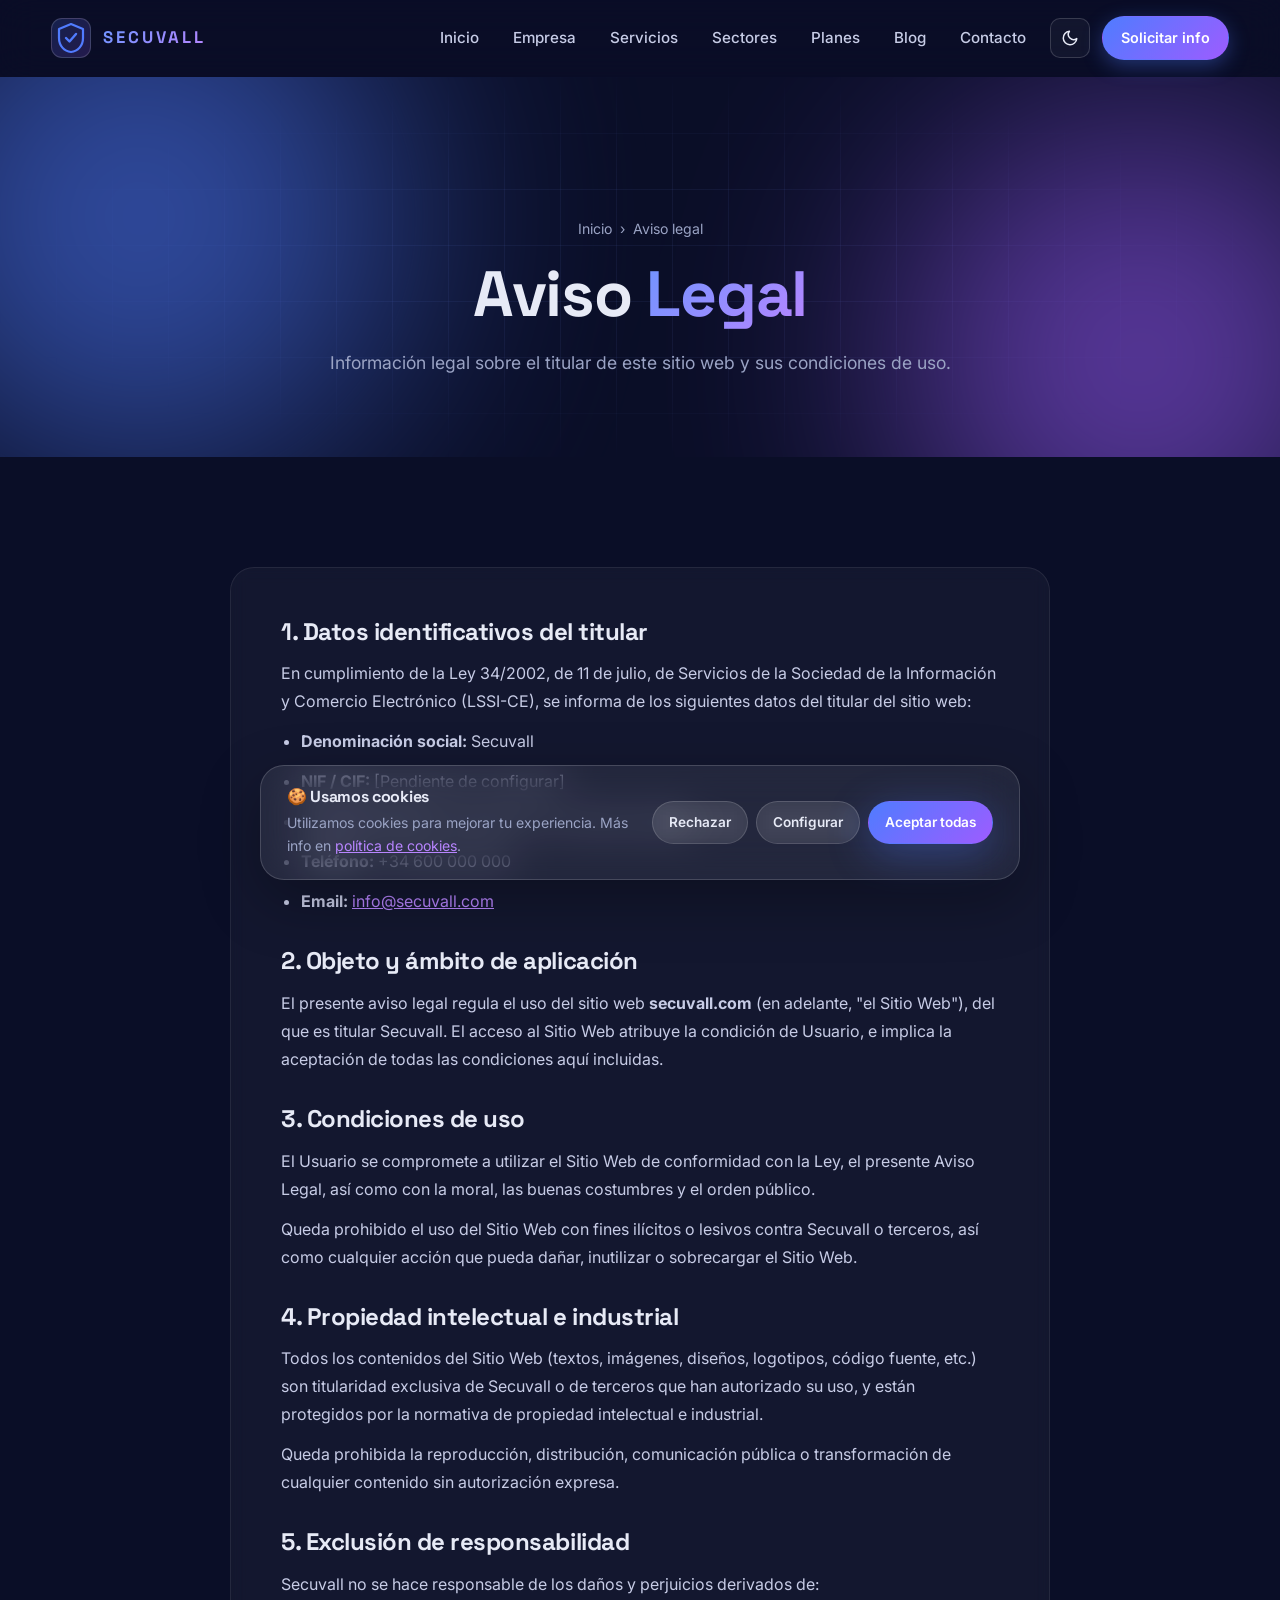
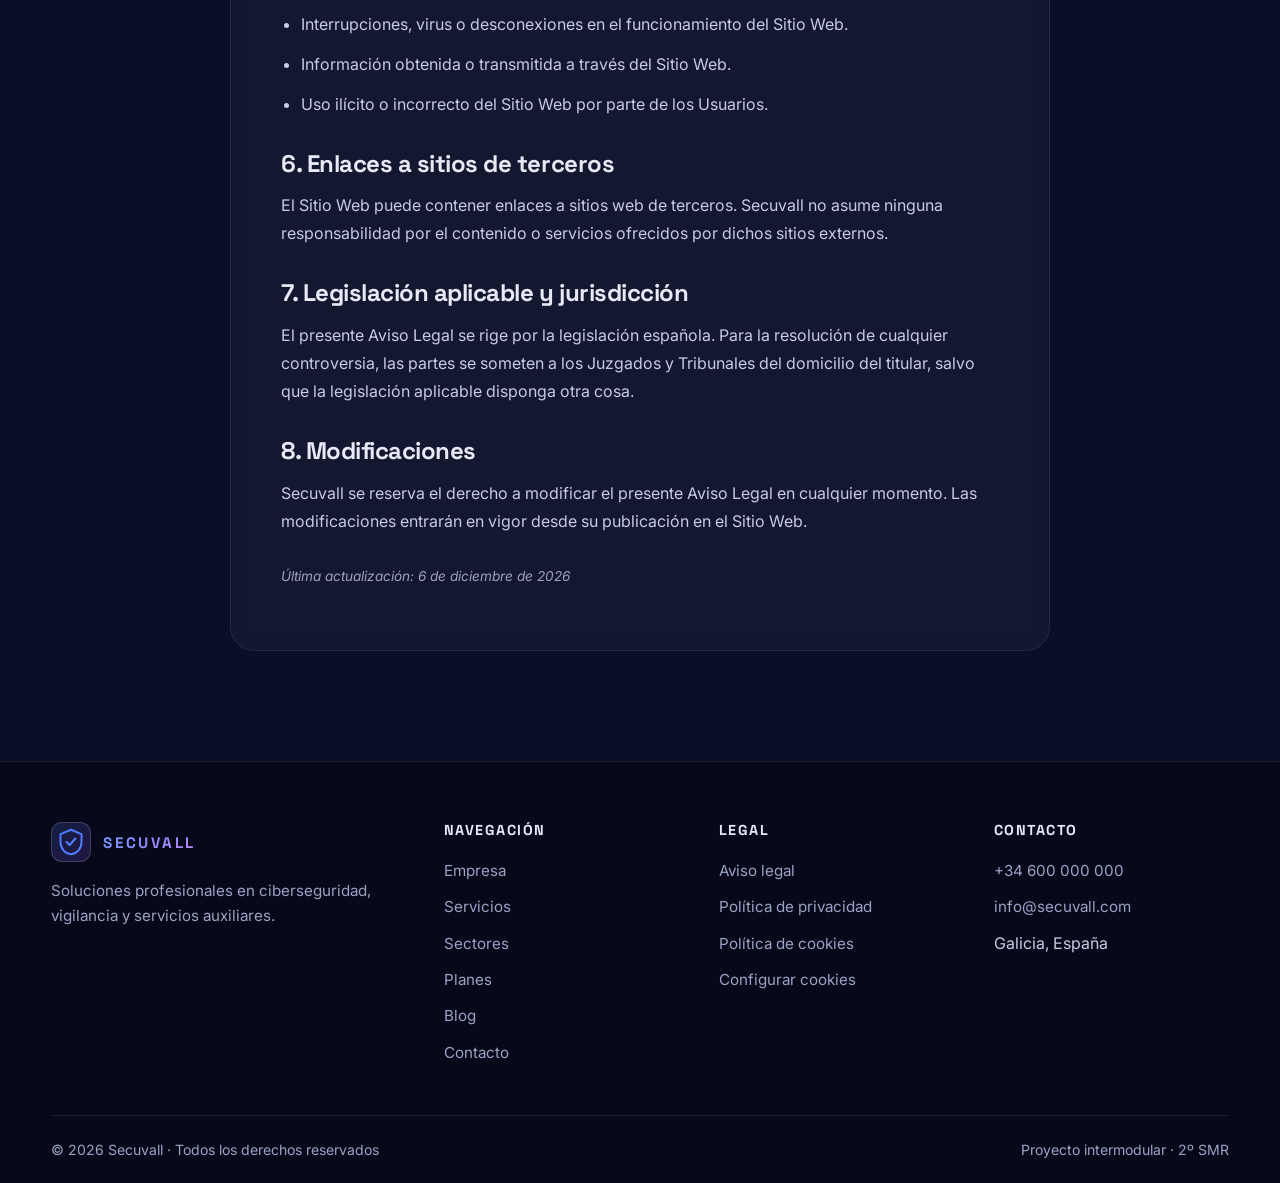
==== commit f64210fd: "Add planes a la web" ====
--- a/aviso-legal.html
+++ b/aviso-legal.html
@@ -32,7 +32,8 @@
         <a href="index.html#empresa" class="nav-link">Empresa</a>
         <a href="servicios.html" class="nav-link">Servicios</a>
         <a href="index.html#sectores" class="nav-link">Sectores</a>
-        <a href="blog.html" class="nav-link">Blog</a>
+        <a href="planes.html" class="nav-link">Planes</a>
+ <a href="blog.html" class="nav-link">Blog</a>
         <a href="index.html#contacto" class="nav-link">Contacto</a>
         <button class="theme-toggle" id="themeToggle" aria-label="Cambiar tema">
           <svg class="icon-sun" viewBox="0 0 24 24" fill="none" stroke="currentColor" stroke-width="2" stroke-linecap="round" stroke-linejoin="round"><circle cx="12" cy="12" r="4"/><path d="M12 2v2M12 20v2M4.93 4.93l1.41 1.41M17.66 17.66l1.41 1.41M2 12h2M20 12h2M4.93 19.07l1.41-1.41M17.66 6.34l1.41-1.41"/></svg>
@@ -126,7 +127,8 @@
             <li><a href="index.html#empresa">Empresa</a></li>
             <li><a href="servicios.html">Servicios</a></li>
             <li><a href="index.html#sectores">Sectores</a></li>
-            <li><a href="blog.html">Blog</a></li>
+            <li><a href="planes.html">Planes</a></li>
+ <li><a href="blog.html">Blog</a></li>
             <li><a href="index.html#contacto">Contacto</a></li>
           </ul>
         </div>
--- a/css/style.css
+++ b/css/style.css
@@ -1400,6 +1400,384 @@
   border: 1px solid var(--border-strong);
 }
 .legal-content th { background: var(--surface-strong); color: var(--text); font-weight: 600; }
+
+/* ========== PRICING (Planes) ========== */
+.pricing-section { padding-top: 60px; }
+.pricing-grid {
+  display: grid;
+  grid-template-columns: repeat(3, 1fr);
+  gap: 24px;
+  align-items: stretch;
+  position: relative;
+  z-index: 2;
+}
+.pricing-card {
+  position: relative;
+  display: flex;
+  flex-direction: column;
+  padding: 40px 32px;
+  background: var(--card-bg);
+  border: 1px solid var(--border);
+  border-radius: var(--radius-lg);
+  transition: var(--transition);
+  overflow: hidden;
+}
+.pricing-card:hover {
+  transform: translateY(-6px);
+  border-color: var(--border-strong);
+  box-shadow: var(--shadow);
+}
+.pricing-card.featured {
+  border-color: transparent;
+  background: linear-gradient(180deg, rgba(79,124,255,.10), rgba(157,92,255,.06));
+  transform: scale(1.04);
+  z-index: 3;
+  box-shadow: 0 20px 60px rgba(79,124,255,.25);
+}
+.pricing-card.featured::before {
+  content: '';
+  position: absolute;
+  inset: 0;
+  border-radius: var(--radius-lg);
+  padding: 2px;
+  background: var(--grad-primary);
+  -webkit-mask: linear-gradient(#000 0 0) content-box, linear-gradient(#000 0 0);
+  mask: linear-gradient(#000 0 0) content-box, linear-gradient(#000 0 0);
+  -webkit-mask-composite: xor;
+  mask-composite: exclude;
+  pointer-events: none;
+}
+.pricing-card.featured:hover {
+  transform: scale(1.04) translateY(-6px);
+}
+.pricing-card.premium {
+  background: linear-gradient(180deg, rgba(157,92,255,.06), rgba(79,124,255,.04));
+}
+
+.pricing-badge {
+  position: absolute;
+  top: -14px;
+  left: 50%;
+  transform: translateX(-50%);
+  padding: 6px 18px;
+  background: var(--grad-primary);
+  color: #fff;
+  font-size: 0.78rem;
+  font-weight: 700;
+  text-transform: uppercase;
+  letter-spacing: 1.2px;
+  border-radius: 999px;
+  box-shadow: 0 8px 24px rgba(157,92,255,.5);
+  white-space: nowrap;
+  z-index: 2;
+}
+
+.pricing-header { margin-bottom: 24px; }
+.pricing-tag {
+  display: inline-block;
+  font-size: 0.72rem;
+  font-weight: 700;
+  text-transform: uppercase;
+  letter-spacing: 1.5px;
+  color: var(--violet-light);
+  margin-bottom: 10px;
+}
+[data-theme="light"] .pricing-tag { color: var(--blue); }
+.pricing-card h3 {
+  font-size: 2rem;
+  margin-bottom: 8px;
+  font-family: 'Space Grotesk', sans-serif;
+}
+.pricing-card.featured h3,
+.pricing-card.premium h3 {
+  background: var(--grad-text);
+  -webkit-background-clip: text;
+  background-clip: text;
+  -webkit-text-fill-color: transparent;
+}
+.pricing-desc {
+  font-size: 0.92rem;
+  color: var(--text-muted);
+  margin: 0;
+  min-height: 44px;
+}
+
+.pricing-price {
+  display: flex;
+  align-items: baseline;
+  gap: 6px;
+  margin: 18px 0 28px;
+  padding-bottom: 24px;
+  border-bottom: 1px solid var(--border);
+}
+.price-amount {
+  font-family: 'Space Grotesk', sans-serif;
+  font-size: 3.4rem;
+  font-weight: 700;
+  line-height: 1;
+  color: var(--text);
+  letter-spacing: -0.03em;
+}
+.pricing-card.featured .price-amount,
+.pricing-card.premium .price-amount {
+  background: var(--grad-text);
+  -webkit-background-clip: text;
+  background-clip: text;
+  -webkit-text-fill-color: transparent;
+}
+.price-currency {
+  font-size: 1.6rem;
+  font-weight: 600;
+  margin-left: 4px;
+  -webkit-text-fill-color: initial;
+  background: none;
+  color: inherit;
+}
+.pricing-card.featured .price-currency,
+.pricing-card.premium .price-currency {
+  background: var(--grad-text);
+  -webkit-background-clip: text;
+  background-clip: text;
+  -webkit-text-fill-color: transparent;
+}
+.price-period {
+  font-size: 1rem;
+  color: var(--text-muted);
+  font-weight: 500;
+}
+
+.pricing-features {
+  list-style: none;
+  margin: 0 0 32px;
+  padding: 0;
+  flex: 1;
+}
+.pricing-features li {
+  display: flex;
+  align-items: flex-start;
+  gap: 12px;
+  padding: 9px 0;
+  font-size: 0.93rem;
+  color: var(--text-soft);
+  line-height: 1.5;
+}
+.pricing-features li.muted { color: var(--text-muted); opacity: 0.55; }
+.pricing-features li.highlight {
+  font-size: 0.85rem;
+  color: var(--text);
+  padding-bottom: 14px;
+  margin-bottom: 6px;
+  border-bottom: 1px dashed var(--border-strong);
+}
+.pricing-features .check {
+  flex-shrink: 0;
+  display: inline-flex;
+  align-items: center;
+  justify-content: center;
+  width: 20px; height: 20px;
+  border-radius: 50%;
+  background: var(--grad-primary-soft);
+  color: var(--violet-light);
+  font-size: 0.78rem;
+  font-weight: 700;
+  border: 1px solid rgba(157,92,255,.3);
+  margin-top: 1px;
+}
+[data-theme="light"] .pricing-features .check { color: var(--blue); }
+.pricing-features .premium-check {
+  background: var(--grad-primary);
+  color: #fff;
+  border-color: transparent;
+  box-shadow: 0 4px 12px rgba(157,92,255,.4);
+}
+.pricing-features .cross {
+  flex-shrink: 0;
+  display: inline-flex;
+  align-items: center;
+  justify-content: center;
+  width: 20px; height: 20px;
+  border-radius: 50%;
+  background: rgba(255,255,255,.04);
+  color: var(--text-muted);
+  font-size: 0.95rem;
+  font-weight: 700;
+  border: 1px solid var(--border);
+  margin-top: 1px;
+}
+[data-theme="light"] .pricing-features .cross {
+  background: rgba(26,29,58,.05);
+  color: var(--text-muted);
+}
+
+.pricing-note {
+  text-align: center;
+  margin-top: 36px;
+  font-size: 0.88rem;
+  color: var(--text-muted);
+  max-width: 720px;
+  margin-left: auto;
+  margin-right: auto;
+}
+
+/* ========== COMPARE TABLE ========== */
+.compare-table-wrap {
+  overflow-x: auto;
+  border-radius: var(--radius-lg);
+  border: 1px solid var(--border-strong);
+  background: var(--surface);
+  backdrop-filter: blur(8px);
+  position: relative;
+  z-index: 2;
+}
+.compare-table {
+  width: 100%;
+  border-collapse: collapse;
+  min-width: 640px;
+}
+.compare-table thead th {
+  padding: 22px 18px;
+  text-align: left;
+  background: var(--surface-strong);
+  font-family: 'Space Grotesk', sans-serif;
+  font-size: 1.05rem;
+  font-weight: 700;
+  color: var(--text);
+  border-bottom: 1px solid var(--border-strong);
+}
+.compare-table thead th:first-child { width: 40%; }
+.compare-table thead th:not(:first-child) {
+  text-align: center;
+}
+.compare-table thead th.featured-col {
+  background: var(--grad-primary-soft);
+  color: var(--violet-light);
+  position: relative;
+}
+[data-theme="light"] .compare-table thead th.featured-col { color: var(--blue); }
+.compare-table tbody td {
+  padding: 16px 18px;
+  font-size: 0.92rem;
+  color: var(--text-soft);
+  border-bottom: 1px solid var(--border);
+  vertical-align: middle;
+}
+.compare-table tbody td:not(:first-child) { text-align: center; }
+.compare-table tbody td.featured-col {
+  background: rgba(79,124,255,.05);
+  border-left: 1px solid rgba(157,92,255,.15);
+  border-right: 1px solid rgba(157,92,255,.15);
+}
+.compare-table tbody tr:last-child td { border-bottom: none; }
+.compare-table .ok {
+  display: inline-flex;
+  align-items: center;
+  justify-content: center;
+  width: 26px; height: 26px;
+  border-radius: 50%;
+  background: var(--grad-primary);
+  color: #fff;
+  font-weight: 700;
+  font-size: 0.85rem;
+  box-shadow: 0 4px 12px rgba(157,92,255,.3);
+}
+.compare-table .ko {
+  display: inline-flex;
+  align-items: center;
+  justify-content: center;
+  width: 26px; height: 26px;
+  border-radius: 50%;
+  background: rgba(255,255,255,.04);
+  color: var(--text-muted);
+  font-weight: 700;
+  font-size: 1rem;
+  border: 1px solid var(--border);
+}
+[data-theme="light"] .compare-table .ko {
+  background: rgba(26,29,58,.05);
+}
+.compare-table .price-row td {
+  background: var(--surface-strong);
+  font-size: 1.1rem;
+  padding: 22px 18px;
+}
+.compare-table .price-row td.featured-col {
+  background: var(--grad-primary-soft);
+}
+.compare-table .price-row strong {
+  font-family: 'Space Grotesk', sans-serif;
+  color: var(--text);
+}
+
+/* ========== FAQ ========== */
+.faq-list {
+  max-width: 800px;
+  margin: 0 auto;
+  display: flex;
+  flex-direction: column;
+  gap: 12px;
+  position: relative;
+  z-index: 2;
+}
+.faq-item {
+  background: var(--surface);
+  border: 1px solid var(--border);
+  border-radius: var(--radius);
+  padding: 0;
+  transition: var(--transition);
+  backdrop-filter: blur(8px);
+  overflow: hidden;
+}
+.faq-item:hover { border-color: var(--border-strong); }
+.faq-item[open] {
+  background: var(--surface-strong);
+  border-color: rgba(157,92,255,.3);
+}
+.faq-item summary {
+  cursor: pointer;
+  padding: 20px 24px;
+  font-weight: 600;
+  font-size: 1rem;
+  color: var(--text);
+  list-style: none;
+  position: relative;
+  padding-right: 56px;
+  transition: var(--transition);
+  user-select: none;
+}
+.faq-item summary::-webkit-details-marker { display: none; }
+.faq-item summary::after {
+  content: '+';
+  position: absolute;
+  right: 24px;
+  top: 50%;
+  transform: translateY(-50%);
+  width: 28px; height: 28px;
+  display: flex;
+  align-items: center;
+  justify-content: center;
+  border-radius: 50%;
+  background: var(--grad-primary-soft);
+  color: var(--violet-light);
+  font-size: 1.4rem;
+  font-weight: 300;
+  line-height: 1;
+  transition: var(--transition);
+}
+[data-theme="light"] .faq-item summary::after { color: var(--blue); }
+.faq-item[open] summary::after {
+  content: '−';
+  background: var(--grad-primary);
+  color: #fff;
+  transform: translateY(-50%) rotate(180deg);
+}
+.faq-item p {
+  padding: 0 24px 22px;
+  margin: 0;
+  color: var(--text-muted);
+  line-height: 1.7;
+  font-size: 0.95rem;
+}
+.faq-item p strong { color: var(--text); }
 
 /* ========== RESPONSIVE ========== */
 @media (max-width: 1024px) {
@@ -1423,6 +1801,10 @@
   .cta-box { flex-direction: column; align-items: flex-start; padding: 40px 32px; }
   .feature-card.offset { margin-left: 0; }
   .legal-content { padding: 36px 28px; }
+
+  .pricing-grid { grid-template-columns: 1fr; max-width: 480px; margin: 0 auto; gap: 32px; }
+  .pricing-card.featured { transform: none; }
+  .pricing-card.featured:hover { transform: translateY(-6px); }
 }
 
 @media (max-width: 768px) {
@@ -1470,6 +1852,10 @@
   .cookie-banner { left: 12px; right: 12px; bottom: 12px; padding: 18px; }
   .cookie-actions { width: 100%; }
   .cookie-actions .btn { flex: 1; }
+
+  .pricing-card { padding: 32px 24px; }
+  .price-amount { font-size: 2.8rem; }
+  .compare-table thead th, .compare-table tbody td { padding: 14px 12px; font-size: 0.85rem; }
 }
 
 @media (max-width: 480px) {
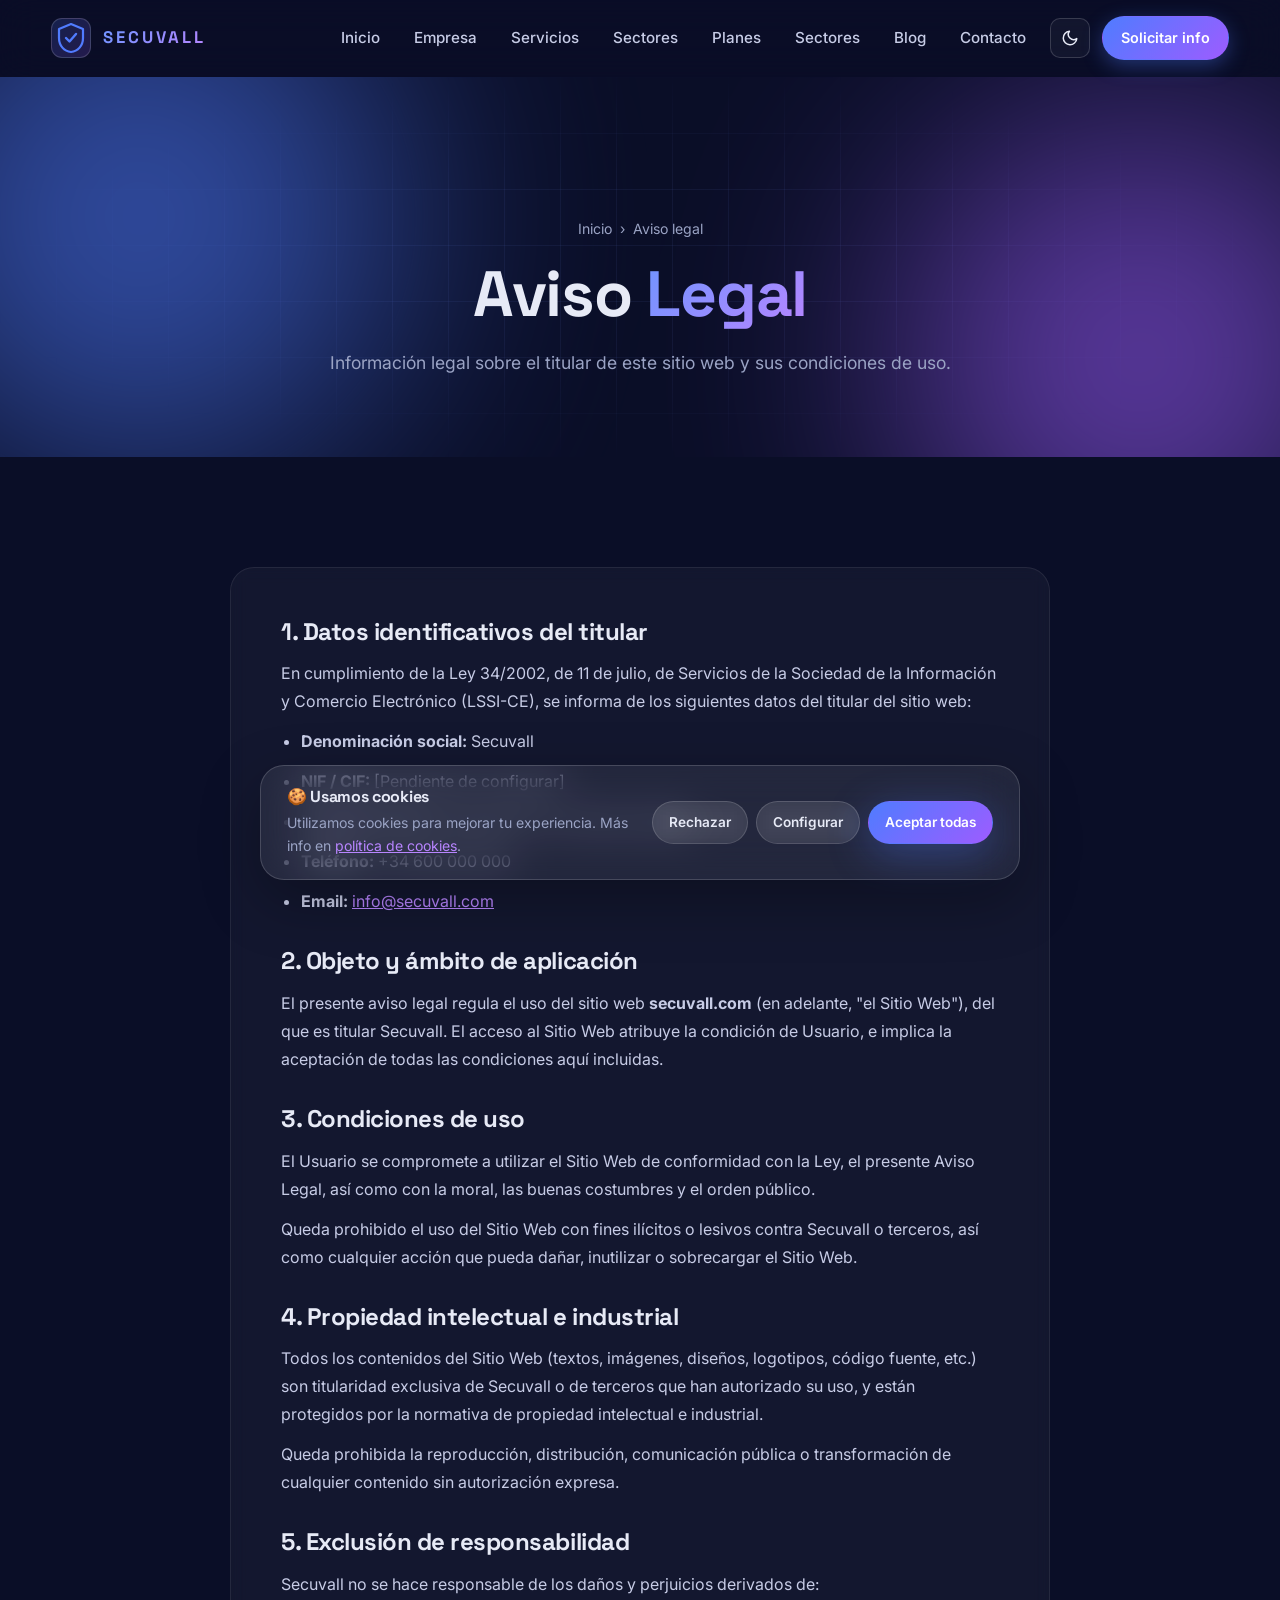
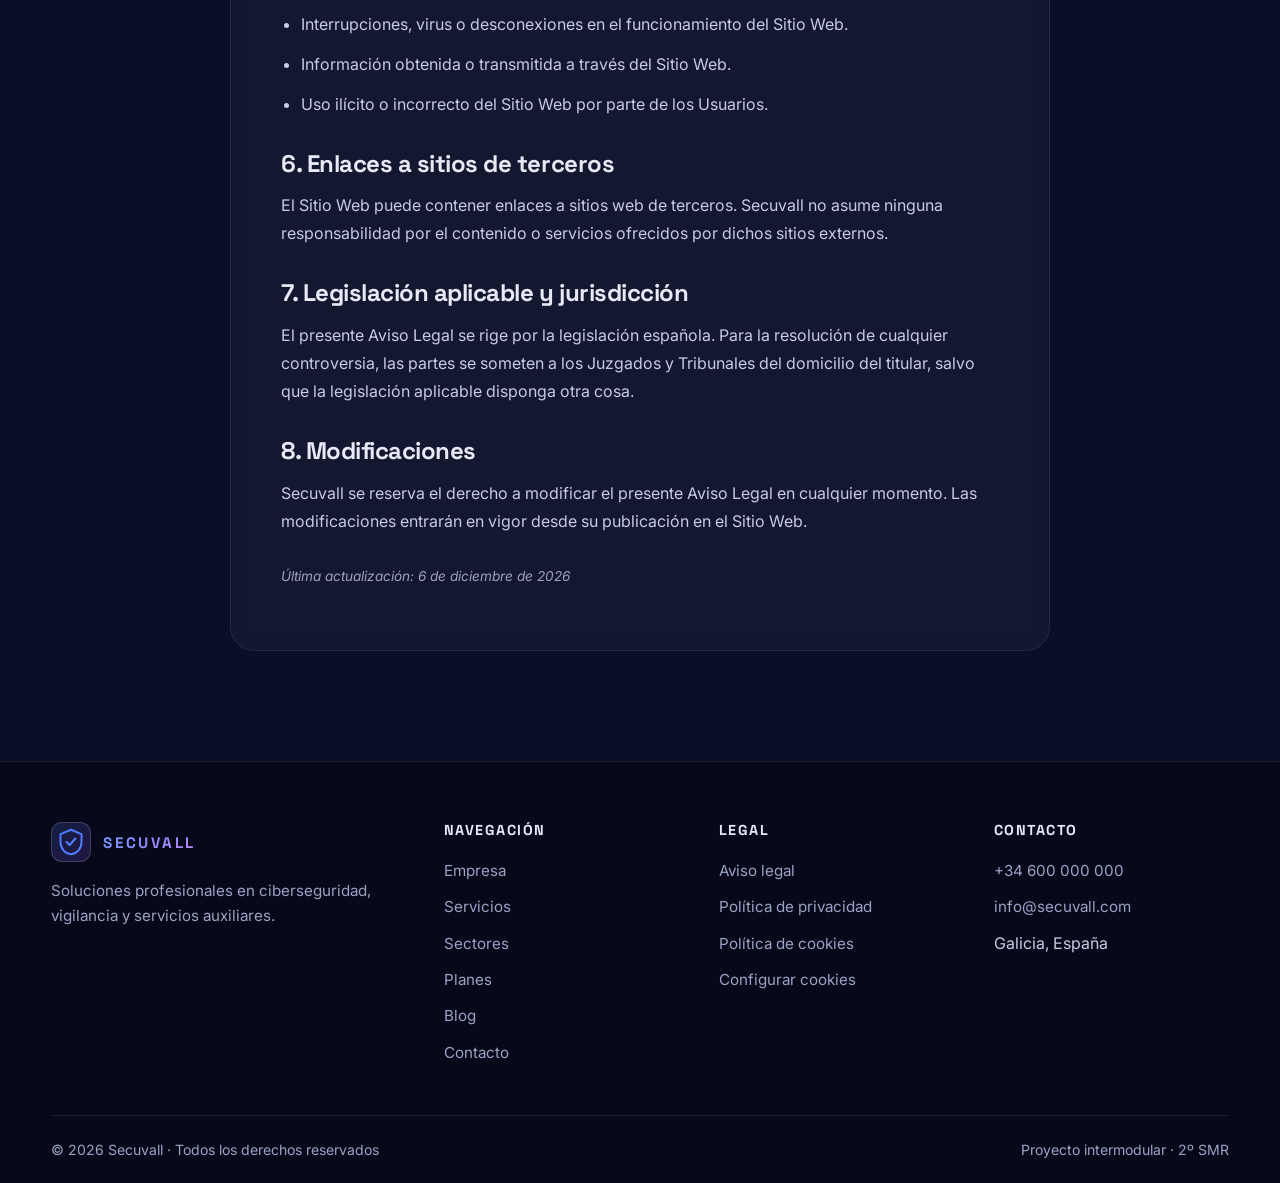
==== commit 6e59ff3c: "fix planes" ====
--- a/aviso-legal.html
+++ b/aviso-legal.html
@@ -33,7 +33,8 @@
         <a href="servicios.html" class="nav-link">Servicios</a>
         <a href="index.html#sectores" class="nav-link">Sectores</a>
         <a href="planes.html" class="nav-link">Planes</a>
- <a href="blog.html" class="nav-link">Blog</a>
+ <a href="index.html#sectores" class="nav-link">Sectores</a>
+        <a href="blog.html" class="nav-link">Blog</a>
         <a href="index.html#contacto" class="nav-link">Contacto</a>
         <button class="theme-toggle" id="themeToggle" aria-label="Cambiar tema">
           <svg class="icon-sun" viewBox="0 0 24 24" fill="none" stroke="currentColor" stroke-width="2" stroke-linecap="round" stroke-linejoin="round"><circle cx="12" cy="12" r="4"/><path d="M12 2v2M12 20v2M4.93 4.93l1.41 1.41M17.66 17.66l1.41 1.41M2 12h2M20 12h2M4.93 19.07l1.41-1.41M17.66 6.34l1.41-1.41"/></svg>
--- a/css/style.css
+++ b/css/style.css
@@ -1410,6 +1410,8 @@
   align-items: stretch;
   position: relative;
   z-index: 2;
+  /* Espacio extra arriba para que el badge "Más popular" no quede cortado */
+  padding-top: 28px;
 }
 .pricing-card {
   position: relative;
@@ -1420,7 +1422,10 @@
   border: 1px solid var(--border);
   border-radius: var(--radius-lg);
   transition: var(--transition);
-  overflow: hidden;
+  /* IMPORTANTE: no usar overflow:hidden aquí porque corta el badge.
+     Usamos overflow:visible y, si necesitamos contener algo (como el ::before del borde),
+     lo hacemos con border-radius del propio elemento. */
+  overflow: visible;
 }
 .pricing-card:hover {
   transform: translateY(-6px);
@@ -1456,10 +1461,10 @@
 
 .pricing-badge {
   position: absolute;
-  top: -14px;
+  top: -16px;
   left: 50%;
   transform: translateX(-50%);
-  padding: 6px 18px;
+  padding: 7px 20px;
   background: var(--grad-primary);
   color: #fff;
   font-size: 0.78rem;
@@ -1469,7 +1474,7 @@
   border-radius: 999px;
   box-shadow: 0 8px 24px rgba(157,92,255,.5);
   white-space: nowrap;
-  z-index: 2;
+  z-index: 10;
 }
 
 .pricing-header { margin-bottom: 24px; }
@@ -1802,7 +1807,7 @@
   .feature-card.offset { margin-left: 0; }
   .legal-content { padding: 36px 28px; }
 
-  .pricing-grid { grid-template-columns: 1fr; max-width: 480px; margin: 0 auto; gap: 32px; }
+  .pricing-grid { grid-template-columns: 1fr; max-width: 480px; margin: 0 auto; gap: 40px; padding-top: 24px; }
   .pricing-card.featured { transform: none; }
   .pricing-card.featured:hover { transform: translateY(-6px); }
 }
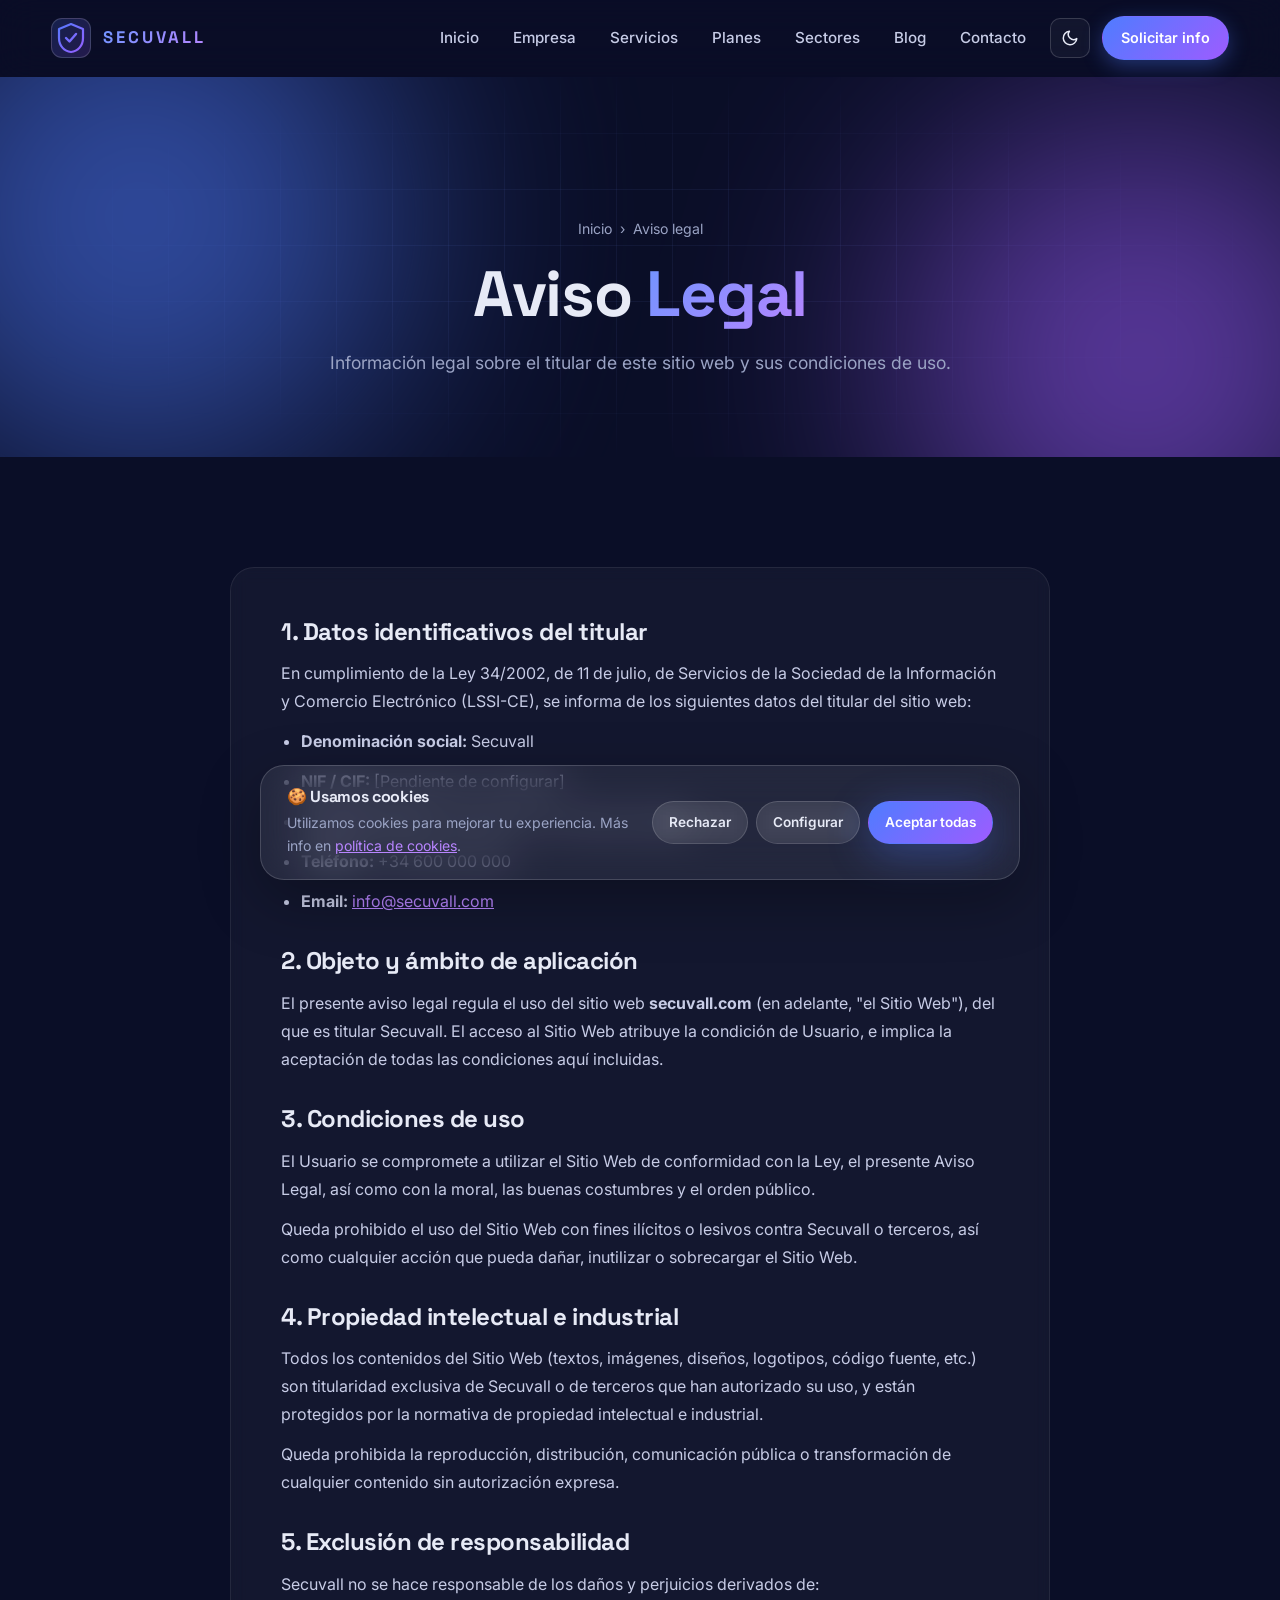
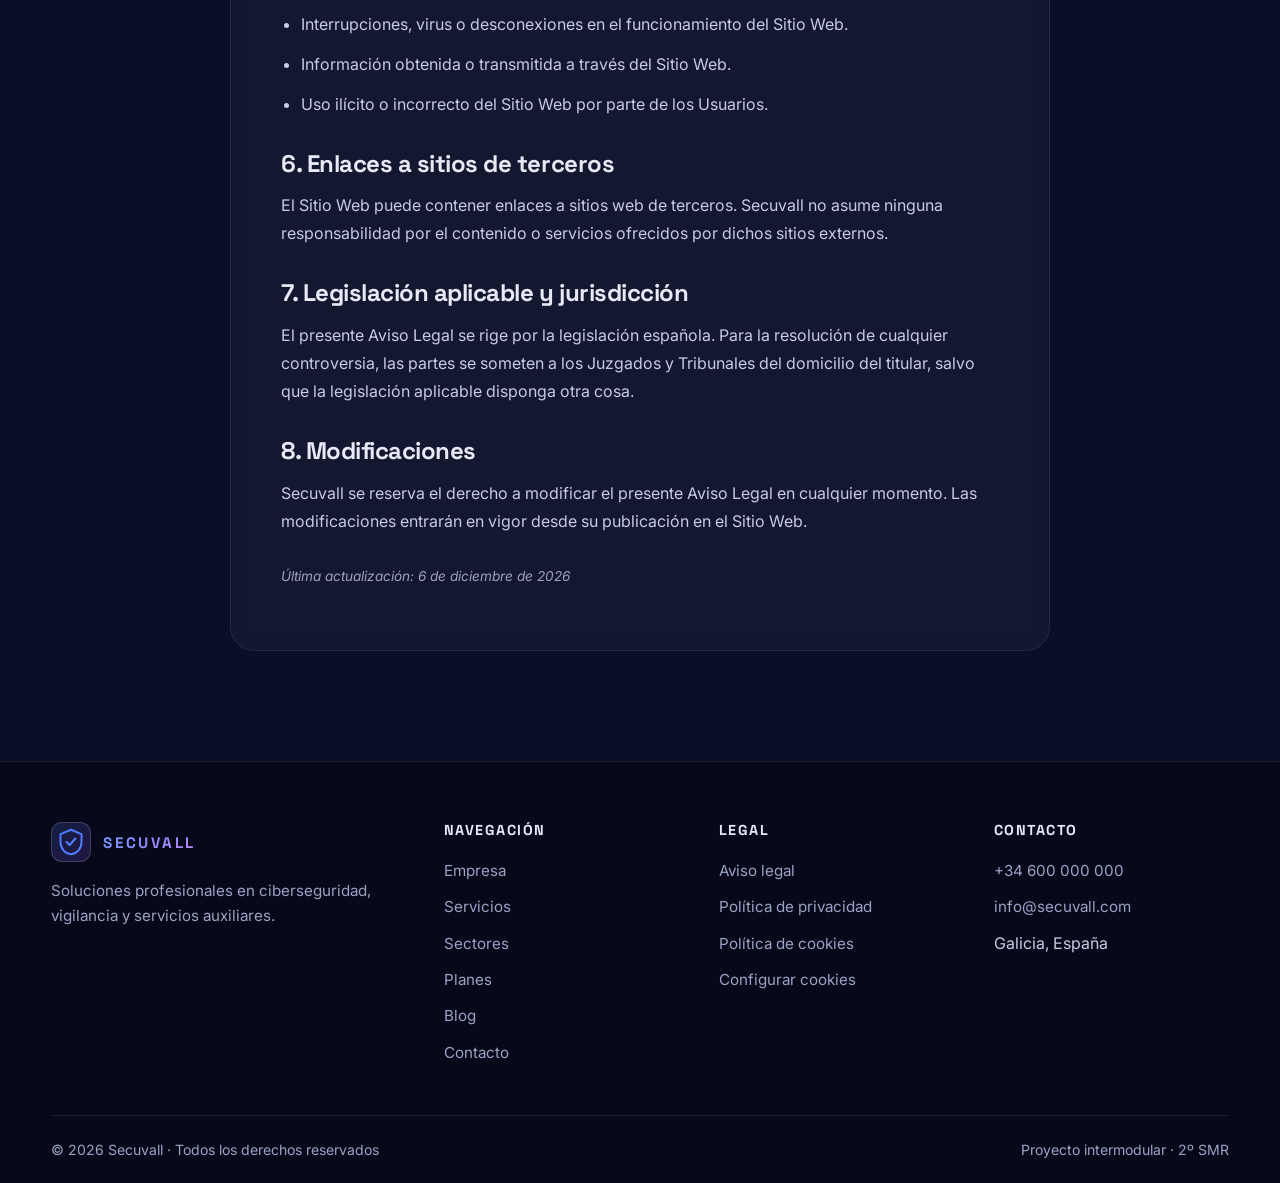
==== commit 6d61d7f8: "fix barra navegacion" ====
--- a/aviso-legal.html
+++ b/aviso-legal.html
@@ -16,35 +16,45 @@
 <body>
 
   <header class="topbar" id="topbar">
-    <div class="container topbar-content">
-      <a href="index.html" class="brand">
-        <span class="brand-mark">
-          <svg viewBox="0 0 32 32" width="32" height="32" fill="none">
-            <defs><linearGradient id="lgL1" x1="0" y1="0" x2="32" y2="32"><stop offset="0" stop-color="#4f7cff"/><stop offset="1" stop-color="#9d5cff"/></linearGradient></defs>
-            <path d="M16 2L4 7v9c0 7.5 5.1 13.5 12 14 6.9-.5 12-6.5 12-14V7L16 2z" stroke="url(#lgL1)" stroke-width="2.2" stroke-linejoin="round"/>
-            <path d="M11 16l3.5 3.5L21 12" stroke="url(#lgL1)" stroke-width="2.4" stroke-linecap="round" stroke-linejoin="round"/>
-          </svg>
-        </span>
-        <span class="brand-text">SECUVALL</span>
-      </a>
-      <nav class="nav" id="navMenu">
-        <a href="index.html" class="nav-link">Inicio</a>
-        <a href="index.html#empresa" class="nav-link">Empresa</a>
-        <a href="servicios.html" class="nav-link">Servicios</a>
-        <a href="index.html#sectores" class="nav-link">Sectores</a>
-        <a href="planes.html" class="nav-link">Planes</a>
- <a href="index.html#sectores" class="nav-link">Sectores</a>
-        <a href="blog.html" class="nav-link">Blog</a>
-        <a href="index.html#contacto" class="nav-link">Contacto</a>
-        <button class="theme-toggle" id="themeToggle" aria-label="Cambiar tema">
-          <svg class="icon-sun" viewBox="0 0 24 24" fill="none" stroke="currentColor" stroke-width="2" stroke-linecap="round" stroke-linejoin="round"><circle cx="12" cy="12" r="4"/><path d="M12 2v2M12 20v2M4.93 4.93l1.41 1.41M17.66 17.66l1.41 1.41M2 12h2M20 12h2M4.93 19.07l1.41-1.41M17.66 6.34l1.41-1.41"/></svg>
-          <svg class="icon-moon" viewBox="0 0 24 24" fill="none" stroke="currentColor" stroke-width="2" stroke-linecap="round" stroke-linejoin="round"><path d="M21 12.79A9 9 0 1 1 11.21 3 7 7 0 0 0 21 12.79z"/></svg>
-        </button>
-        <a href="index.html#contacto" class="btn btn-nav">Solicitar info</a>
-      </nav>
-      <button class="nav-toggle" id="navToggle" aria-label="Abrir menú" aria-expanded="false"><span></span><span></span><span></span></button>
-    </div>
-  </header>
+  <div class="container topbar-content">
+    <a href="index.html" class="brand" aria-label="Secuvall — Inicio">
+      <span class="brand-mark" aria-hidden="true">
+        <svg viewBox="0 0 32 32" width="32" height="32" fill="none" xmlns="http://www.w3.org/2000/svg">
+          <defs>
+            <linearGradient id="lg1" x1="0" y1="0" x2="32" y2="32" gradientUnits="userSpaceOnUse">
+              <stop offset="0" stop-color="#4f7cff"/>
+              <stop offset="1" stop-color="#9d5cff"/>
+            </linearGradient>
+          </defs>
+          <path d="M16 2L4 7v9c0 7.5 5.1 13.5 12 14 6.9-.5 12-6.5 12-14V7L16 2z" stroke="url(#lg1)" stroke-width="2.2" stroke-linejoin="round"/>
+          <path d="M11 16l3.5 3.5L21 12" stroke="url(#lg1)" stroke-width="2.4" stroke-linecap="round" stroke-linejoin="round"/>
+        </svg>
+      </span>
+      <span class="brand-text">SECUVALL</span>
+    </a>
+
+    <nav class="nav" id="navMenu" aria-label="Navegación principal">
+      <a href="index.html#inicio" class="nav-link">Inicio</a>
+      <a href="index.html#empresa" class="nav-link">Empresa</a>
+      <a href="index.html#servicios" class="nav-link">Servicios</a>
+      <a href="planes.html" class="nav-link">Planes</a>
+      <a href="index.html#sectores" class="nav-link">Sectores</a>
+      <a href="blog.html" class="nav-link">Blog</a>
+      <a href="index.html#contacto" class="nav-link">Contacto</a>
+
+      <button class="theme-toggle" id="themeToggle" aria-label="Cambiar tema" title="Cambiar tema">
+        <svg class="icon-sun" viewBox="0 0 24 24" fill="none" stroke="currentColor" stroke-width="2" stroke-linecap="round" stroke-linejoin="round"><circle cx="12" cy="12" r="4"/><path d="M12 2v2M12 20v2M4.93 4.93l1.41 1.41M17.66 17.66l1.41 1.41M2 12h2M20 12h2M4.93 19.07l1.41-1.41M17.66 6.34l1.41-1.41"/></svg>
+        <svg class="icon-moon" viewBox="0 0 24 24" fill="none" stroke="currentColor" stroke-width="2" stroke-linecap="round" stroke-linejoin="round"><path d="M21 12.79A9 9 0 1 1 11.21 3 7 7 0 0 0 21 12.79z"/></svg>
+      </button>
+
+      <a href="index.html#contacto" class="btn btn-nav">Solicitar info</a>
+    </nav>
+
+    <button class="nav-toggle" id="navToggle" aria-label="Abrir menú" aria-expanded="false" aria-controls="navMenu">
+      <span></span><span></span><span></span>
+    </button>
+  </div>
+</header>
 
   <section class="page-hero">
     <div class="hero-bg" aria-hidden="true">
--- a/css/style.css
+++ b/css/style.css
@@ -1884,3 +1884,7 @@
     transition-duration: 0.01ms !important;
   }
 }
+.nav-link.active {
+  opacity: 1;
+  font-weight: 600;
+}
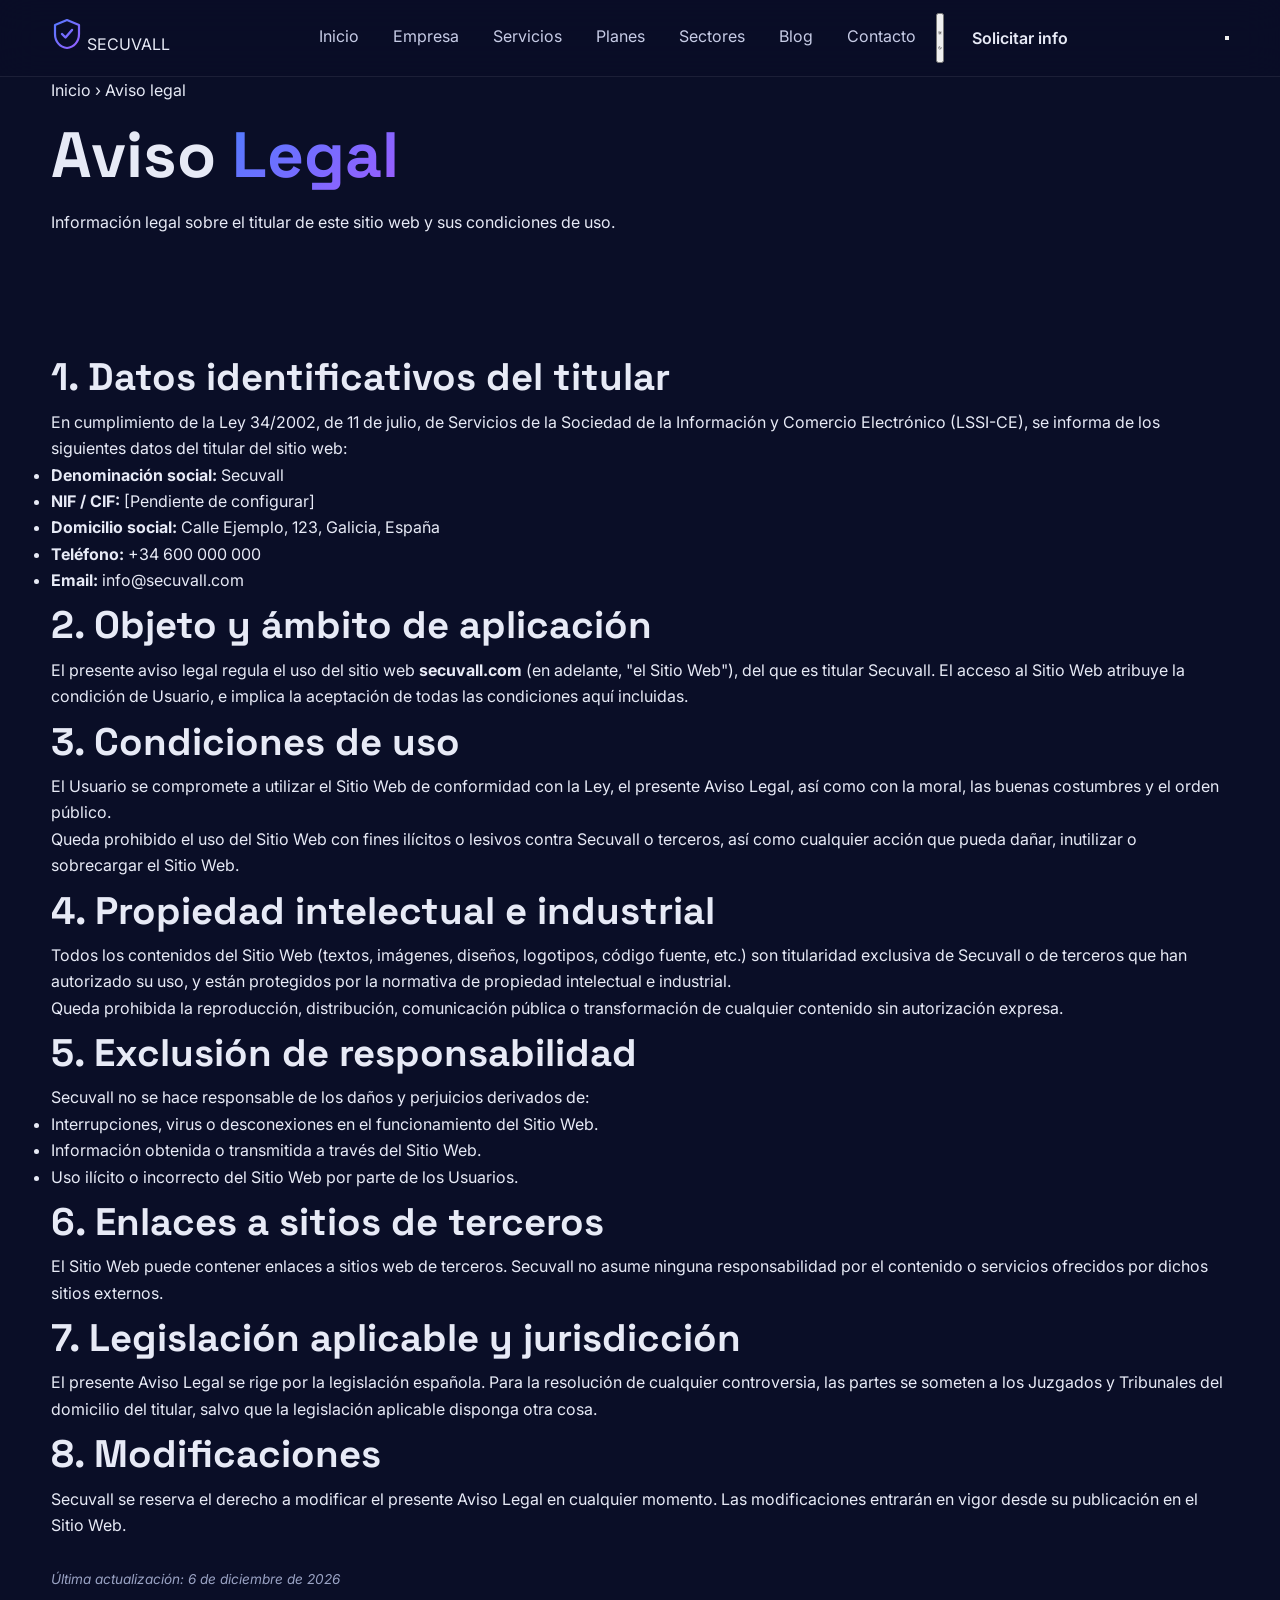
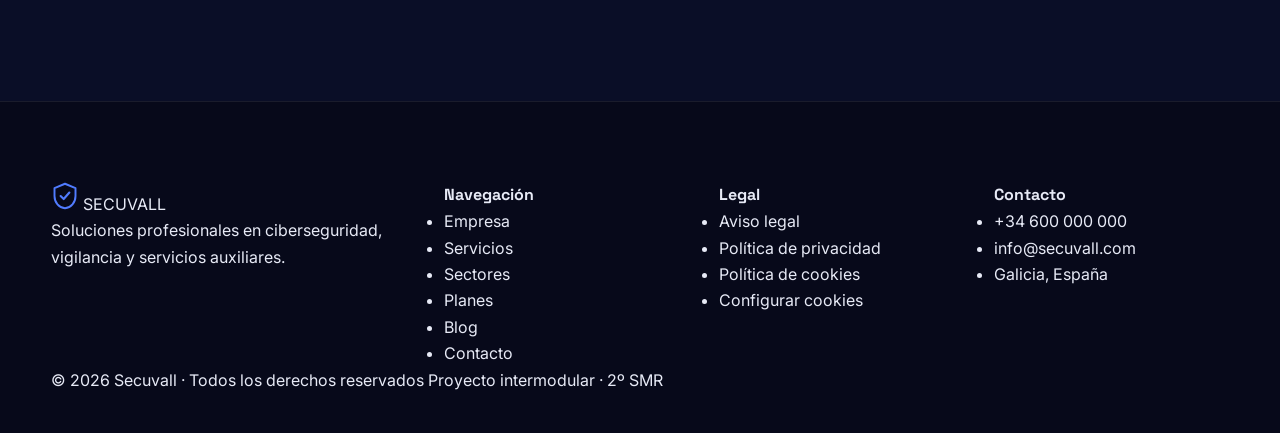
==== commit d64d7402: "fixes" ====
--- a/aviso-legal.html
+++ b/aviso-legal.html
@@ -14,6 +14,8 @@
   <script>(function(){try{var t=localStorage.getItem('secuvall-theme')||'dark';document.documentElement.setAttribute('data-theme',t);}catch(e){}})();</script>
 </head>
 <body>
+
+  <div class="scroll-progress"></div>
 
   <header class="topbar" id="topbar">
   <div class="container topbar-content">
--- a/css/style.css
+++ b/css/style.css
@@ -1,18 +1,22 @@
 /* =========================================================
-   SECUVALL · Stylesheet
-   Tema: Tecnológico moderno · Azules + Violetas
-   Soporta: data-theme="dark" (default) y data-theme="light"
+   SECUVALL · FINAL STABLE + PREMIUM SAFE
+   (Base original intacta + mejoras seguras)
    ========================================================= */
 
-/* ========== TOKENS ========== */
+/* =========================
+   TOKENS (TU BASE ORIGINAL)
+========================= */
+
 :root,
 [data-theme="dark"] {
   --bg-0: #07091a;
   --bg-1: #0a0e27;
   --bg-2: #111634;
   --bg-3: #161b3d;
+
   --surface: rgba(255, 255, 255, 0.04);
   --surface-strong: rgba(255, 255, 255, 0.07);
+
   --border: rgba(255, 255, 255, 0.08);
   --border-strong: rgba(255, 255, 255, 0.16);
 
@@ -20,1871 +24,284 @@
   --text-muted: #9aa3c4;
   --text-soft: #c7cce6;
 
-  --light-bg: #f4f6ff;
-  --light-bg-2: #eaeefe;
-  --light-text: #1a1d3a;
-  --light-text-muted: #5b6388;
-  --light-border: #dde2f5;
-
-  --card-bg: linear-gradient(180deg, rgba(255,255,255,.04), rgba(255,255,255,.02));
-  --card-bg-hover: linear-gradient(180deg, rgba(79,124,255,.08), rgba(157,92,255,.05));
-
-  --topbar-bg: rgba(10, 14, 39, 0.7);
-  --topbar-bg-scroll: rgba(7, 9, 26, 0.92);
-
-  --shadow-sm: 0 4px 14px rgba(8, 10, 30, 0.4);
-  --shadow: 0 20px 50px rgba(8, 10, 30, 0.45);
-  --shadow-glow: 0 10px 40px rgba(79, 124, 255, 0.35);
-}
-
-[data-theme="light"] {
-  --bg-0: #ffffff;
-  --bg-1: #f7f9ff;
-  --bg-2: #eef2ff;
-  --bg-3: #e3e9ff;
-  --surface: rgba(255, 255, 255, 0.7);
-  --surface-strong: rgba(255, 255, 255, 0.95);
-  --border: rgba(26, 29, 58, 0.08);
-  --border-strong: rgba(26, 29, 58, 0.15);
-
-  --text: #1a1d3a;
-  --text-muted: #5b6388;
-  --text-soft: #2d3158;
-
-  --light-bg: #ffffff;
-  --light-bg-2: #f7f9ff;
-  --light-text: #1a1d3a;
-  --light-text-muted: #5b6388;
-  --light-border: #dde2f5;
-
-  --card-bg: #ffffff;
-  --card-bg-hover: linear-gradient(180deg, rgba(79,124,255,.06), rgba(157,92,255,.04));
-
-  --topbar-bg: rgba(255, 255, 255, 0.75);
-  --topbar-bg-scroll: rgba(255, 255, 255, 0.95);
-
-  --shadow-sm: 0 4px 14px rgba(26, 29, 58, 0.06);
-  --shadow: 0 20px 50px rgba(26, 29, 58, 0.1);
-  --shadow-glow: 0 10px 40px rgba(79, 124, 255, 0.25);
-}
-
-/* Acentos comunes */
-:root {
   --blue: #4f7cff;
-  --blue-light: #6e95ff;
   --violet: #9d5cff;
   --violet-light: #b885ff;
-  --cyan: #4dd0ff;
-
-  --grad-primary: linear-gradient(135deg, #4f7cff 0%, #9d5cff 100%);
-  --grad-primary-soft: linear-gradient(135deg, rgba(79,124,255,.18) 0%, rgba(157,92,255,.18) 100%);
-  --grad-text: linear-gradient(135deg, #6e95ff 0%, #b885ff 100%);
-
-  --radius-sm: 10px;
+
+  --grad-primary: linear-gradient(135deg,#4f7cff,#9d5cff);
+
   --radius: 16px;
   --radius-lg: 24px;
-  --transition: all 0.3s cubic-bezier(.4,0,.2,1);
-  --container: min(1200px, 92%);
-}
-
-[data-theme="light"] {
-  --grad-text: linear-gradient(135deg, #4f7cff 0%, #9d5cff 100%);
-}
-
-/* ========== RESET ========== */
-*, *::before, *::after { box-sizing: border-box; margin: 0; padding: 0; }
-html { scroll-behavior: smooth; -webkit-text-size-adjust: 100%; }
-body {
-  font-family: 'Inter', 'Segoe UI', system-ui, sans-serif;
-  background: var(--bg-1);
-  color: var(--text);
-  line-height: 1.65;
-  overflow-x: hidden;
-  -webkit-font-smoothing: antialiased;
-  transition: background-color .4s ease, color .4s ease;
-}
-img, svg { display: block; max-width: 100%; }
-a { color: inherit; text-decoration: none; }
-ul { list-style: none; }
-button { font: inherit; cursor: pointer; border: none; background: none; color: inherit; }
-input, textarea { font: inherit; }
-
-::selection { background: rgba(157, 92, 255, .35); color: #fff; }
-
-::-webkit-scrollbar { width: 10px; }
-::-webkit-scrollbar-track { background: var(--bg-0); }
-::-webkit-scrollbar-thumb { background: linear-gradient(var(--blue), var(--violet)); border-radius: 10px; }
-
-.container { width: var(--container); margin: 0 auto; }
-
-/* ========== TIPOGRAFÍA ========== */
-h1, h2, h3, h4 {
-  font-family: 'Space Grotesk', 'Inter', sans-serif;
-  font-weight: 700;
-  line-height: 1.15;
-  letter-spacing: -0.02em;
-  color: var(--text);
-}
-h1 { font-size: clamp(2.4rem, 5vw, 4.2rem); }
-h2 { font-size: clamp(1.9rem, 3.4vw, 2.8rem); }
-h3 { font-size: 1.25rem; }
-h4 { font-size: 1.05rem; }
-p { color: var(--text-soft); }
-
-.gradient-text {
-  background: var(--grad-text);
-  -webkit-background-clip: text;
-  background-clip: text;
-  -webkit-text-fill-color: transparent;
-  color: transparent;
-}
-
-/* Typing animation */
-.typing-wrap {
-  display: inline-flex;
-  align-items: baseline;
-  background: var(--grad-text);
-  -webkit-background-clip: text;
-  background-clip: text;
-  -webkit-text-fill-color: transparent;
-}
-.typing { white-space: nowrap; }
-.typing-cursor {
-  display: inline-block;
-  margin-left: 2px;
-  font-weight: 300;
-  animation: blink 1s step-end infinite;
-  -webkit-text-fill-color: var(--violet-light);
-  color: var(--violet-light);
-}
-@keyframes blink { 50% { opacity: 0; } }
-
-/* ========== HEADER ========== */
-.topbar {
-  position: sticky;
-  top: 0;
-  z-index: 999;
-  background: var(--topbar-bg);
-  backdrop-filter: blur(18px);
-  -webkit-backdrop-filter: blur(18px);
-  border-bottom: 1px solid transparent;
-  transition: var(--transition);
-}
-.topbar.scrolled {
-  background: var(--topbar-bg-scroll);
-  border-bottom-color: var(--border);
-  box-shadow: 0 8px 30px rgba(0,0,0,.15);
-}
-.topbar-content {
-  display: flex;
-  align-items: center;
-  justify-content: space-between;
-  min-height: 76px;
-  gap: 20px;
-}
-.brand {
-  display: inline-flex;
-  align-items: center;
-  gap: 12px;
-  font-family: 'Space Grotesk', sans-serif;
-  font-weight: 700;
-  letter-spacing: 0.18em;
-  font-size: 1.05rem;
-}
-.brand-mark {
-  display: inline-flex;
-  align-items: center;
-  justify-content: center;
-  width: 40px;
-  height: 40px;
-  border-radius: 11px;
-  background: var(--grad-primary-soft);
-  border: 1px solid var(--border-strong);
-}
-.brand-text {
-  background: var(--grad-text);
-  -webkit-background-clip: text;
-  background-clip: text;
-  -webkit-text-fill-color: transparent;
-}
-
-.nav { display: flex; align-items: center; gap: 6px; }
-.nav-link {
-  position: relative;
-  padding: 10px 14px;
-  color: var(--text-soft);
-  font-weight: 500;
-  font-size: 0.95rem;
-  border-radius: 8px;
-  transition: var(--transition);
-}
-.nav-link:hover, .nav-link.active { color: var(--text); }
-[data-theme="light"] .nav-link:hover, [data-theme="light"] .nav-link.active { color: var(--blue); }
-.nav-link.active::after {
-  content: '';
-  position: absolute;
-  left: 14px; right: 14px; bottom: 4px;
-  height: 2px;
-  background: var(--grad-primary);
-  border-radius: 2px;
-}
-
-/* Theme toggle */
-.theme-toggle {
-  width: 40px; height: 40px;
-  display: inline-flex;
-  align-items: center;
-  justify-content: center;
-  border-radius: 10px;
-  border: 1px solid var(--border-strong);
-  background: var(--surface);
-  color: var(--text);
-  transition: var(--transition);
-  margin-left: 4px;
-}
-.theme-toggle:hover {
-  border-color: var(--violet);
-  background: var(--grad-primary-soft);
-  transform: rotate(15deg);
-}
-.theme-toggle svg { width: 18px; height: 18px; }
-.theme-toggle .icon-sun { display: none; }
-.theme-toggle .icon-moon { display: block; }
-[data-theme="light"] .theme-toggle .icon-sun { display: block; }
-[data-theme="light"] .theme-toggle .icon-moon { display: none; }
-
-.nav-toggle {
-  display: none;
-  flex-direction: column;
-  gap: 5px;
-  padding: 8px;
-}
-.nav-toggle span {
-  display: block;
-  width: 26px; height: 2px;
-  background: var(--text);
-  border-radius: 2px;
-  transition: var(--transition);
-}
-.nav-toggle[aria-expanded="true"] span:nth-child(1) { transform: translateY(7px) rotate(45deg); }
-.nav-toggle[aria-expanded="true"] span:nth-child(2) { opacity: 0; }
-.nav-toggle[aria-expanded="true"] span:nth-child(3) { transform: translateY(-7px) rotate(-45deg); }
-
-/* ========== BOTONES ========== */
-.btn {
-  display: inline-flex;
-  align-items: center;
-  justify-content: center;
-  gap: 8px;
-  padding: 13px 22px;
-  border-radius: 999px;
-  font-weight: 600;
-  font-size: 0.95rem;
-  border: 1px solid transparent;
-  transition: var(--transition);
-  white-space: nowrap;
-  cursor: pointer;
-}
-.btn-primary {
-  background: var(--grad-primary);
-  color: #fff;
-  box-shadow: var(--shadow-glow);
-}
-.btn-primary:hover {
-  transform: translateY(-2px);
-  box-shadow: 0 14px 50px rgba(157, 92, 255, .5);
-}
-.btn-primary:disabled { opacity: .6; cursor: not-allowed; transform: none; }
-.btn-ghost {
-  background: var(--surface-strong);
-  color: var(--text);
-  border-color: var(--border-strong);
-  backdrop-filter: blur(8px);
-}
-.btn-ghost:hover {
-  background: var(--grad-primary-soft);
-  border-color: var(--blue-light);
-  transform: translateY(-2px);
-}
-.btn-nav {
-  padding: 9px 18px;
-  margin-left: 6px;
-  background: var(--grad-primary);
-  color: #fff;
-  font-size: 0.9rem;
-  box-shadow: 0 6px 20px rgba(79, 124, 255, .35);
-}
-.btn-nav:hover { transform: translateY(-2px); box-shadow: 0 10px 28px rgba(157,92,255,.5); color: #fff; }
-.btn-lg { padding: 16px 28px; font-size: 1rem; }
-.btn-sm { padding: 9px 16px; font-size: 0.85rem; }
-.btn-block { width: 100%; }
-.btn .spinner {
-  width: 16px; height: 16px;
-  border: 2px solid rgba(255,255,255,.3);
-  border-top-color: #fff;
-  border-radius: 50%;
-  animation: spin 0.7s linear infinite;
-  display: none;
-}
-.btn.loading .spinner { display: inline-block; }
-.btn.loading .btn-label { opacity: 0.7; }
-@keyframes spin { to { transform: rotate(360deg); } }
-
-/* ========== HERO ========== */
-.hero {
-  position: relative;
-  min-height: 100vh;
-  display: flex;
-  align-items: center;
-  padding: 60px 0 40px;
-  overflow: hidden;
-  background: var(--bg-1);
-}
-.hero-bg { position: absolute; inset: 0; z-index: 0; pointer-events: none; }
-.grid-pattern {
-  position: absolute; inset: 0;
-  background-image:
-    linear-gradient(rgba(127,148,255,.07) 1px, transparent 1px),
-    linear-gradient(90deg, rgba(127,148,255,.07) 1px, transparent 1px);
-  background-size: 56px 56px;
-  mask-image: radial-gradient(ellipse at center, #000 30%, transparent 75%);
-  -webkit-mask-image: radial-gradient(ellipse at center, #000 30%, transparent 75%);
-}
-[data-theme="light"] .grid-pattern {
-  background-image:
-    linear-gradient(rgba(79,124,255,.08) 1px, transparent 1px),
-    linear-gradient(90deg, rgba(79,124,255,.08) 1px, transparent 1px);
-}
-.glow {
-  position: absolute;
-  border-radius: 50%;
-  filter: blur(120px);
-  opacity: 0.55;
-}
-[data-theme="light"] .glow { opacity: 0.35; }
-.glow-1 {
-  width: 520px; height: 520px;
-  background: var(--blue);
-  top: -120px; left: -120px;
-  animation: floaty 14s ease-in-out infinite;
-}
-.glow-2 {
-  width: 480px; height: 480px;
-  background: var(--violet);
-  bottom: -140px; right: -100px;
-  animation: floaty 18s ease-in-out infinite reverse;
-}
-@keyframes floaty {
-  0%, 100% { transform: translate(0,0); }
-  50% { transform: translate(40px, -30px); }
-}
-
-.hero-content {
-  position: relative;
-  z-index: 2;
-  display: grid;
-  grid-template-columns: 1.2fr 0.85fr;
-  gap: 60px;
-  align-items: center;
-  width: var(--container);
-}
-
-.badge {
-  display: inline-flex;
-  align-items: center;
-  gap: 10px;
-  padding: 8px 16px;
-  border-radius: 999px;
-  background: var(--surface-strong);
-  border: 1px solid var(--border-strong);
-  font-size: 0.85rem;
-  color: var(--text-soft);
-  margin-bottom: 24px;
-  backdrop-filter: blur(10px);
-}
-.badge-dot {
-  width: 8px; height: 8px;
-  border-radius: 50%;
-  background: #4ade80;
-  box-shadow: 0 0 12px #4ade80;
-  animation: pulse 2s ease-in-out infinite;
-}
-@keyframes pulse {
-  0%, 100% { opacity: 1; transform: scale(1); }
-  50% { opacity: .6; transform: scale(1.2); }
-}
-
-.hero h1 { margin-bottom: 22px; min-height: 1.15em; }
-.hero-description {
-  font-size: 1.1rem;
-  color: var(--text-muted);
-  max-width: 580px;
-  margin-bottom: 36px;
-}
-.hero-actions { display: flex; flex-wrap: wrap; gap: 14px; margin-bottom: 50px; }
-
-.hero-stats {
-  display: flex;
-  gap: 40px;
-  padding-top: 32px;
-  border-top: 1px solid var(--border);
-}
-.stat { display: flex; flex-direction: column; }
-.stat-value, .stat-suffix {
-  font-family: 'Space Grotesk', sans-serif;
-  font-weight: 700;
-  background: var(--grad-text);
-  -webkit-background-clip: text;
-  background-clip: text;
-  -webkit-text-fill-color: transparent;
-  display: inline;
-}
-.stat-value { font-size: 2.2rem; }
-.stat-suffix { font-size: 1.4rem; }
-.stat-label {
-  font-size: 0.85rem;
-  color: var(--text-muted);
-  margin-top: 4px;
-}
-
-/* Orbital visual */
-.hero-visual {
-  display: flex;
-  justify-content: center;
-  align-items: center;
-  height: 480px;
-}
-.orbit-card {
-  position: relative;
-  width: 420px; height: 420px;
-  display: flex;
-  align-items: center;
-  justify-content: center;
-}
-.orbit-ring {
-  position: absolute;
-  border-radius: 50%;
-  border: 1px dashed rgba(157, 92, 255, .3);
-  animation: spinslow 30s linear infinite;
-}
-.ring-1 { width: 200px; height: 200px; border-color: rgba(79,124,255,.5); animation-duration: 18s; }
-.ring-2 { width: 300px; height: 300px; border-color: rgba(157,92,255,.4); animation-duration: 28s; animation-direction: reverse; }
-.ring-3 { width: 410px; height: 410px; border-color: rgba(110,149,255,.25); animation-duration: 40s; }
-@keyframes spinslow { to { transform: rotate(360deg); } }
-
-.orbit-core {
-  position: relative;
-  width: 130px; height: 130px;
-  display: flex;
-  align-items: center;
-  justify-content: center;
-  border-radius: 30px;
-  background: var(--surface-strong);
-  border: 1px solid var(--border-strong);
-  box-shadow: 0 20px 70px rgba(79,124,255,.4), inset 0 1px 0 rgba(255,255,255,.1);
-  backdrop-filter: blur(16px);
-  z-index: 5;
-  animation: corePulse 3s ease-in-out infinite;
-}
-@keyframes corePulse {
-  0%, 100% { box-shadow: 0 20px 70px rgba(79,124,255,.4), inset 0 1px 0 rgba(255,255,255,.1); }
-  50% { box-shadow: 0 20px 90px rgba(157,92,255,.6), inset 0 1px 0 rgba(255,255,255,.15); }
-}
-
-.orbit-chip {
-  position: absolute;
-  display: inline-flex;
-  align-items: center;
-  gap: 6px;
-  padding: 8px 14px;
-  border-radius: 999px;
-  background: var(--surface-strong);
-  border: 1px solid var(--border-strong);
-  font-size: 0.8rem;
-  font-weight: 500;
-  color: var(--text);
-  backdrop-filter: blur(10px);
-  white-space: nowrap;
-  box-shadow: var(--shadow-sm);
-  animation: chipFloat 6s ease-in-out infinite;
-}
-.chip-1 { top: 8%; left: 0; animation-delay: 0s; }
-.chip-2 { top: 14%; right: -10px; animation-delay: 1.5s; }
-.chip-3 { bottom: 18%; left: -10px; animation-delay: 3s; }
-.chip-4 { bottom: 8%; right: 10%; animation-delay: 4.5s; }
-@keyframes chipFloat {
-  0%, 100% { transform: translateY(0); }
-  50% { transform: translateY(-10px); }
-}
-
-.hero-scroll {
-  position: absolute;
-  bottom: 24px; left: 50%;
-  transform: translateX(-50%);
-  width: 24px; height: 38px;
-  border: 2px solid var(--border-strong);
-  border-radius: 12px;
-  z-index: 2;
-}
-.hero-scroll span {
-  position: absolute;
-  top: 7px; left: 50%;
-  transform: translateX(-50%);
-  width: 3px; height: 7px;
-  background: var(--blue-light);
-  border-radius: 2px;
-  animation: scrollDown 1.8s ease-in-out infinite;
-}
-@keyframes scrollDown {
-  0% { transform: translate(-50%, 0); opacity: 1; }
-  100% { transform: translate(-50%, 14px); opacity: 0; }
-}
-
-/* ========== TRUST BAR ========== */
-.trust-bar {
-  background: var(--bg-2);
-  border-top: 1px solid var(--border);
-  border-bottom: 1px solid var(--border);
-  padding: 32px 0;
-}
-.trust-label {
-  text-align: center;
-  font-size: 0.8rem;
-  color: var(--text-muted);
-  text-transform: uppercase;
-  letter-spacing: 2px;
-  margin-bottom: 16px;
-}
-.trust-items {
-  display: flex;
-  flex-wrap: wrap;
-  justify-content: center;
-  align-items: center;
-  gap: 16px 32px;
-}
-.trust-items span {
-  font-size: 0.9rem;
-  font-weight: 500;
-  color: var(--text-soft);
-  padding: 6px 14px;
-  border-radius: 8px;
-  background: var(--surface);
-  border: 1px solid var(--border);
-}
-
-/* ========== SECCIONES ========== */
-.section { padding: 110px 0; position: relative; }
-.section-light { background: var(--light-bg); color: var(--light-text); }
-.section-light h2, .section-light h3, .section-light h4 { color: var(--light-text); }
-.section-light p { color: var(--light-text-muted); }
-[data-theme="light"] .section-light { background: var(--bg-2); }
-
-.section-dark { background: var(--bg-0); position: relative; overflow: hidden; }
-.section-dark::before, .section-dark::after {
-  content: '';
-  position: absolute;
-  width: 500px; height: 500px;
-  border-radius: 50%;
-  filter: blur(140px);
-  opacity: 0.12;
-  pointer-events: none;
-}
-.section-dark::before { top: -200px; right: -200px; background: var(--violet); }
-.section-dark::after { bottom: -200px; left: -200px; background: var(--blue); }
-
-.section-heading { margin-bottom: 56px; position: relative; z-index: 2; }
-.section-heading.center { text-align: center; max-width: 760px; margin-left: auto; margin-right: auto; }
-.section-tag {
-  display: inline-block;
-  padding: 6px 14px;
-  border-radius: 999px;
-  background: var(--grad-primary-soft);
-  border: 1px solid rgba(157, 92, 255, .3);
-  color: var(--violet-light);
-  font-size: 0.8rem;
-  font-weight: 600;
-  text-transform: uppercase;
-  letter-spacing: 1.5px;
-  margin-bottom: 18px;
-}
-.section-tag.light { color: var(--violet-light); }
-[data-theme="light"] .section-tag { color: var(--blue); }
-.section-light .section-tag {
-  background: linear-gradient(135deg, rgba(79,124,255,.12), rgba(157,92,255,.12));
-  border-color: rgba(79,124,255,.25);
-  color: var(--blue);
-}
-
-.center-action {
-  display: flex;
-  justify-content: center;
-  margin-top: 50px;
-  position: relative;
-  z-index: 2;
-}
-
-/* ========== GRID 2 COL ========== */
-.grid-2 {
-  display: grid;
-  grid-template-columns: 1fr 1fr;
-  gap: 70px;
-  align-items: center;
-  position: relative;
-  z-index: 2;
-}
-
-.visual-block { display: flex; flex-direction: column; gap: 18px; }
-.feature-card {
-  display: flex;
-  align-items: flex-start;
-  gap: 18px;
-  padding: 24px;
-  background: var(--surface);
-  border: 1px solid var(--border);
-  border-radius: var(--radius);
-  transition: var(--transition);
-  backdrop-filter: blur(8px);
-}
-.feature-card.offset { margin-left: 40px; }
-.feature-card:hover {
-  transform: translateX(6px);
-  border-color: rgba(79,124,255,.4);
-  background: var(--surface-strong);
-}
-.feature-icon {
-  flex-shrink: 0;
-  width: 48px; height: 48px;
-  display: flex;
-  align-items: center;
-  justify-content: center;
-  border-radius: 12px;
-  background: var(--grad-primary-soft);
-  border: 1px solid var(--border-strong);
-  color: var(--violet-light);
-}
-[data-theme="light"] .feature-icon { color: var(--blue); }
-.feature-icon svg { width: 22px; height: 22px; }
-.feature-card h3 { margin-bottom: 4px; font-size: 1.05rem; }
-.feature-card p { font-size: 0.92rem; margin: 0; }
-
-.check-list { margin-top: 28px; }
-.check-list li {
-  display: flex;
-  align-items: center;
-  gap: 12px;
-  padding: 10px 0;
-  color: var(--text-soft);
-  font-weight: 500;
-}
-.check-list li::before {
-  content: '✓';
-  display: inline-flex;
-  align-items: center;
-  justify-content: center;
-  width: 22px; height: 22px;
-  border-radius: 50%;
-  background: var(--grad-primary);
-  color: #fff;
-  font-size: 0.8rem;
-  font-weight: 700;
-  flex-shrink: 0;
-}
-
-/* ========== CARDS ========== */
-.cards {
-  display: grid;
-  grid-template-columns: repeat(3, 1fr);
-  gap: 22px;
-  position: relative;
-  z-index: 2;
-}
-.card {
-  position: relative;
-  padding: 32px 28px;
-  background: var(--card-bg);
-  border: 1px solid var(--border);
-  border-radius: var(--radius-lg);
-  transition: var(--transition);
-  overflow: hidden;
-}
-.card::before {
-  content: '';
-  position: absolute;
-  inset: 0;
-  border-radius: var(--radius-lg);
-  padding: 1px;
-  background: var(--grad-primary);
-  -webkit-mask: linear-gradient(#000 0 0) content-box, linear-gradient(#000 0 0);
-  mask: linear-gradient(#000 0 0) content-box, linear-gradient(#000 0 0);
-  -webkit-mask-composite: xor;
-  mask-composite: exclude;
-  opacity: 0;
-  transition: var(--transition);
-}
-.card:hover { transform: translateY(-8px); background: var(--card-bg-hover); }
-.card:hover::before { opacity: 1; }
-.card-icon-wrap {
-  width: 54px; height: 54px;
-  display: flex;
-  align-items: center;
-  justify-content: center;
-  border-radius: 14px;
-  background: var(--grad-primary-soft);
-  border: 1px solid var(--border-strong);
-  color: var(--violet-light);
-  margin-bottom: 22px;
-  transition: var(--transition);
-}
-[data-theme="light"] .card-icon-wrap { color: var(--blue); }
-.card-icon-wrap svg { width: 26px; height: 26px; }
-.card:hover .card-icon-wrap {
-  background: var(--grad-primary);
-  color: #fff;
-  border-color: transparent;
-}
-.card h3 { margin-bottom: 10px; }
-.card p { font-size: 0.95rem; margin: 0; color: var(--text-muted); }
-.card-link {
-  position: absolute;
-  top: 0; right: 0;
-  width: 100%; height: 100%;
-}
-.card-arrow {
-  position: absolute;
-  top: 32px; right: 28px;
-  width: 32px; height: 32px;
-  display: flex;
-  align-items: center;
-  justify-content: center;
-  border-radius: 50%;
-  background: var(--surface-strong);
-  color: var(--text-muted);
-  font-size: 1rem;
-  transition: var(--transition);
-  border: 1px solid var(--border);
-}
-.card:hover .card-arrow {
-  background: var(--grad-primary);
-  color: #fff;
-  transform: translateX(4px);
-  border-color: transparent;
-}
-
-/* ========== SECTORES ========== */
-.sectors-grid {
-  display: grid;
-  grid-template-columns: repeat(4, 1fr);
-  gap: 16px;
-}
-.sector-item {
-  display: flex;
-  flex-direction: column;
-  align-items: center;
-  gap: 10px;
-  padding: 28px 18px;
-  background: #fff;
-  border: 1px solid var(--light-border);
-  border-radius: var(--radius);
-  text-align: center;
-  font-weight: 600;
-  font-size: 0.95rem;
-  color: var(--light-text);
-  transition: var(--transition);
-}
-[data-theme="light"] .sector-item { background: var(--bg-1); }
-.sector-icon {
-  font-size: 2rem;
-  display: inline-flex;
-  align-items: center;
-  justify-content: center;
-  width: 56px; height: 56px;
-  border-radius: 14px;
-  background: linear-gradient(135deg, rgba(79,124,255,.1), rgba(157,92,255,.1));
-}
-.sector-item:hover {
-  transform: translateY(-6px);
-  border-color: var(--violet);
-  box-shadow: 0 14px 30px rgba(79,124,255,.2);
-}
-
-/* ========== VALORES ========== */
-.values-section {
-  background: var(--bg-2);
-  position: relative;
-  overflow: hidden;
-}
-.values-section::before {
-  content: '';
-  position: absolute;
-  top: 50%; right: -300px;
-  width: 600px; height: 600px;
-  background: var(--blue);
-  opacity: 0.08;
-  border-radius: 50%;
-  filter: blur(140px);
-}
-
-.values-grid { display: grid; gap: 14px; position: relative; z-index: 2; }
-.value-item {
-  display: flex;
-  align-items: center;
-  gap: 22px;
-  padding: 22px 26px;
-  background: var(--surface);
-  border: 1px solid var(--border);
-  border-radius: var(--radius);
-  transition: var(--transition);
-  backdrop-filter: blur(8px);
-}
-.value-item:hover {
-  background: var(--surface-strong);
-  border-color: var(--border-strong);
-  transform: translateX(6px);
-}
-.value-num {
-  font-family: 'Space Grotesk', sans-serif;
-  font-size: 1.6rem;
-  font-weight: 700;
-  background: var(--grad-text);
-  -webkit-background-clip: text;
-  background-clip: text;
-  -webkit-text-fill-color: transparent;
-  flex-shrink: 0;
-  width: 50px;
-}
-.value-item h4 { margin-bottom: 2px; }
-.value-item p { font-size: 0.9rem; margin: 0; color: var(--text-muted); }
-
-/* ========== CTA ========== */
-.cta-section { padding: 80px 0; background: var(--bg-1); }
-.cta-box {
-  position: relative;
-  display: flex;
-  align-items: center;
-  justify-content: space-between;
-  gap: 40px;
-  padding: 56px 60px;
-  background: linear-gradient(135deg, var(--bg-3), var(--bg-2));
-  border: 1px solid var(--border-strong);
-  border-radius: var(--radius-lg);
-  overflow: hidden;
-  box-shadow: var(--shadow);
-}
-.cta-glow {
-  position: absolute;
-  top: -50%; left: -10%;
-  width: 600px; height: 600px;
-  background: radial-gradient(circle, var(--violet) 0%, transparent 60%);
-  opacity: 0.3;
-  filter: blur(80px);
-  pointer-events: none;
-}
-.cta-box .cta-text { position: relative; z-index: 2; max-width: 600px; }
-.cta-box h2 { margin-bottom: 10px; color: var(--text); }
-.cta-box p { color: var(--text-soft); margin: 0; }
-.cta-box .btn { position: relative; z-index: 2; flex-shrink: 0; }
-
-/* ========== CONTACTO ========== */
-.contact-grid {
-  display: grid;
-  grid-template-columns: 0.9fr 1.1fr;
-  gap: 28px;
-}
-.contact-card, .contact-form {
-  background: var(--surface);
-  border: 1px solid var(--border);
-  border-radius: var(--radius-lg);
-  padding: 36px;
-  backdrop-filter: blur(8px);
-}
-.contact-card h3 { margin-bottom: 22px; }
-.contact-list li {
-  display: flex;
-  align-items: flex-start;
-  gap: 14px;
-  padding: 14px 0;
-  border-bottom: 1px solid var(--border);
-}
-.contact-list li:last-child { border-bottom: none; padding-bottom: 0; }
-.contact-list .ci {
-  flex-shrink: 0;
-  width: 40px; height: 40px;
-  display: inline-flex;
-  align-items: center;
-  justify-content: center;
-  border-radius: 10px;
-  background: var(--grad-primary-soft);
-  border: 1px solid var(--border-strong);
-  font-size: 1.1rem;
-}
-.contact-list strong {
-  display: block;
-  font-size: 0.78rem;
-  text-transform: uppercase;
-  letter-spacing: 1.2px;
-  color: var(--text-muted);
-  margin-bottom: 2px;
-  font-weight: 600;
-}
-.contact-list span, .contact-list a {
-  color: var(--text);
-  font-weight: 500;
-  transition: var(--transition);
-}
-.contact-list a:hover { color: var(--violet-light); }
-[data-theme="light"] .contact-list a:hover { color: var(--blue); }
-
-/* Form */
-.form-row {
-  display: grid;
-  grid-template-columns: 1fr 1fr;
-  gap: 14px;
-}
-.field { margin-bottom: 16px; }
-.field label {
-  display: block;
-  font-size: 0.82rem;
-  font-weight: 600;
-  color: var(--text-muted);
-  margin-bottom: 8px;
-  text-transform: uppercase;
-  letter-spacing: 1px;
-}
-.contact-form input[type="text"],
-.contact-form input[type="email"],
-.contact-form textarea {
-  width: 100%;
-  padding: 14px 16px;
-  background: var(--bg-1);
-  border: 1px solid var(--border-strong);
-  border-radius: 12px;
-  color: var(--text);
-  outline: none;
-  transition: var(--transition);
-}
-[data-theme="light"] .contact-form input[type="text"],
-[data-theme="light"] .contact-form input[type="email"],
-[data-theme="light"] .contact-form textarea {
-  background: #fff;
-}
-.contact-form input::placeholder,
-.contact-form textarea::placeholder {
-  color: var(--text-muted);
-  opacity: 0.7;
-}
-.contact-form input:focus,
-.contact-form textarea:focus {
-  border-color: var(--violet);
-  box-shadow: 0 0 0 4px rgba(157, 92, 255, .15);
-}
-.contact-form textarea { resize: vertical; min-height: 120px; }
-.checkbox-field {
-  display: flex;
-  align-items: flex-start;
-  gap: 10px;
-  margin-bottom: 16px;
-  font-size: 0.88rem;
-  color: var(--text-muted);
-  cursor: pointer;
-}
-.checkbox-field input { margin-top: 3px; accent-color: var(--violet); }
-.checkbox-field a { color: var(--violet-light); text-decoration: underline; }
-[data-theme="light"] .checkbox-field a { color: var(--blue); }
-.form-status {
-  margin-top: 14px;
-  font-size: 0.9rem;
-  text-align: center;
-  min-height: 22px;
-}
-.form-status.success { color: #4ade80; }
-.form-status.error { color: #f87171; }
-
-/* ========== FOOTER ========== */
-.footer {
-  background: var(--bg-0);
-  border-top: 1px solid var(--border);
-  padding: 60px 0 0;
-  color: var(--text-soft);
-}
-.footer-content {
-  display: grid;
-  grid-template-columns: 1.5fr 1fr 1fr 1fr;
-  gap: 40px;
-  padding-bottom: 40px;
-}
-.brand-footer { margin-bottom: 16px; }
-.footer-about { font-size: 0.95rem; max-width: 360px; color: var(--text-muted); }
-.footer h4 {
-  margin-bottom: 18px;
-  font-size: 0.9rem;
-  text-transform: uppercase;
-  letter-spacing: 1.5px;
-  color: var(--text);
-}
-.footer ul li { margin-bottom: 10px; }
-.footer a {
-  color: var(--text-muted);
-  transition: var(--transition);
-  font-size: 0.95rem;
-}
-.footer a:hover { color: var(--violet-light); }
-[data-theme="light"] .footer a:hover { color: var(--blue); }
-
-.footer-bottom {
-  display: flex;
-  justify-content: space-between;
-  align-items: center;
-  flex-wrap: wrap;
-  gap: 12px;
-  border-top: 1px solid var(--border);
-  padding: 22px 0;
-  font-size: 0.88rem;
-  color: var(--text-muted);
-}
-
-/* ========== REVEAL ANIM ========== */
-.reveal {
-  opacity: 0;
-  transform: translateY(28px);
-  transition: opacity .8s ease, transform .8s cubic-bezier(.4,0,.2,1);
-}
-.reveal.is-visible {
-  opacity: 1;
-  transform: translateY(0);
-}
-
-/* ========== COOKIE BANNER ========== */
-.cookie-banner {
-  position: fixed;
-  bottom: 20px;
-  left: 20px;
-  right: 20px;
-  max-width: 760px;
-  margin: 0 auto;
-  background: var(--surface-strong);
-  backdrop-filter: blur(20px);
-  -webkit-backdrop-filter: blur(20px);
-  border: 1px solid var(--border-strong);
-  border-radius: var(--radius-lg);
-  padding: 22px 26px;
-  box-shadow: 0 20px 60px rgba(0,0,0,.3);
-  z-index: 9998;
-  transform: translateY(150%);
-  transition: transform .5s cubic-bezier(.4,0,.2,1);
-}
-[data-theme="light"] .cookie-banner { background: rgba(255,255,255,.98); }
-.cookie-banner.show { transform: translateY(0); }
-.cookie-content {
-  display: flex;
-  align-items: center;
-  justify-content: space-between;
-  gap: 24px;
-  flex-wrap: wrap;
-}
-.cookie-text { flex: 1; min-width: 280px; }
-.cookie-text h4 { margin-bottom: 4px; font-size: 1rem; }
-.cookie-text p { font-size: 0.88rem; margin: 0; color: var(--text-muted); }
-.cookie-text a { color: var(--violet-light); text-decoration: underline; }
-[data-theme="light"] .cookie-text a { color: var(--blue); }
-.cookie-actions {
-  display: flex;
-  gap: 8px;
-  flex-wrap: wrap;
-}
-
-/* Cookie modal */
-.cookie-modal {
-  position: fixed;
-  inset: 0;
-  z-index: 9999;
-  display: flex;
-  align-items: center;
-  justify-content: center;
-  padding: 20px;
-  opacity: 0;
-  pointer-events: none;
-  transition: opacity .3s;
-}
-.cookie-modal.show { opacity: 1; pointer-events: auto; }
-.cookie-modal-backdrop {
-  position: absolute;
-  inset: 0;
-  background: rgba(0,0,0,.6);
-  backdrop-filter: blur(6px);
-}
-.cookie-modal-content {
-  position: relative;
-  background: var(--bg-2);
-  border: 1px solid var(--border-strong);
-  border-radius: var(--radius-lg);
-  padding: 36px;
-  max-width: 540px;
-  width: 100%;
-  max-height: 90vh;
-  overflow-y: auto;
-  box-shadow: var(--shadow);
-  transform: scale(.95);
-  transition: transform .3s;
-}
-.cookie-modal.show .cookie-modal-content { transform: scale(1); }
-.cookie-modal-close {
-  position: absolute;
-  top: 16px; right: 16px;
-  width: 32px; height: 32px;
-  border-radius: 50%;
-  background: var(--surface);
-  font-size: 1.4rem;
-  line-height: 1;
-  color: var(--text);
-  transition: var(--transition);
-}
-.cookie-modal-close:hover { background: var(--grad-primary); color: #fff; }
-.cookie-modal-content h3 { margin-bottom: 8px; }
-.cookie-modal-content > p { margin-bottom: 20px; color: var(--text-muted); font-size: 0.92rem; }
-
-.cookie-option {
-  display: flex;
-  justify-content: space-between;
-  align-items: center;
-  gap: 18px;
-  padding: 16px 0;
-  border-top: 1px solid var(--border);
-}
-.cookie-option strong { display: block; margin-bottom: 4px; color: var(--text); font-size: 0.95rem; }
-.cookie-option p { font-size: 0.85rem; color: var(--text-muted); margin: 0; }
-
-.switch {
-  position: relative;
-  display: inline-block;
-  width: 44px;
-  height: 24px;
-  flex-shrink: 0;
-}
-.switch input { opacity: 0; width: 0; height: 0; }
-.slider {
-  position: absolute;
-  cursor: pointer;
-  inset: 0;
-  background: var(--border-strong);
-  border-radius: 24px;
-  transition: var(--transition);
-}
-.slider::before {
-  content: '';
-  position: absolute;
-  height: 18px; width: 18px;
-  left: 3px; bottom: 3px;
-  background: #fff;
-  border-radius: 50%;
-  transition: var(--transition);
-}
-.switch input:checked + .slider { background: var(--grad-primary); }
-.switch input:checked + .slider::before { transform: translateX(20px); }
-.switch.disabled .slider { opacity: 0.6; cursor: not-allowed; background: var(--grad-primary); }
-
-.cookie-modal-actions {
-  display: flex;
-  gap: 10px;
-  margin-top: 24px;
-  flex-wrap: wrap;
-}
-.cookie-modal-actions .btn { flex: 1; min-width: 140px; }
-
-/* ========== BACK TO TOP ========== */
-.back-to-top {
-  position: fixed;
-  bottom: 24px;
-  right: 24px;
-  width: 48px;
-  height: 48px;
-  border-radius: 50%;
-  background: var(--grad-primary);
-  color: #fff;
-  display: flex;
-  align-items: center;
-  justify-content: center;
-  box-shadow: 0 10px 30px rgba(79,124,255,.4);
-  opacity: 0;
-  pointer-events: none;
-  transform: translateY(20px);
-  transition: var(--transition);
-  z-index: 100;
-}
-.back-to-top.show {
-  opacity: 1;
-  pointer-events: auto;
-  transform: translateY(0);
-}
-.back-to-top:hover { transform: translateY(-4px); box-shadow: 0 14px 40px rgba(157,92,255,.5); }
-.back-to-top svg { width: 22px; height: 22px; }
-
-/* ========== PÁGINAS INTERNAS ========== */
-.page-hero {
-  position: relative;
-  padding: 140px 0 80px;
-  overflow: hidden;
-  background: var(--bg-1);
-  text-align: center;
-}
-.page-hero .container { position: relative; z-index: 2; }
-.page-hero h1 { margin-bottom: 16px; }
-.page-hero p { max-width: 640px; margin: 0 auto; color: var(--text-muted); font-size: 1.1rem; }
-.page-hero .breadcrumb {
-  display: flex;
-  justify-content: center;
-  gap: 8px;
-  margin-bottom: 18px;
-  font-size: 0.88rem;
-  color: var(--text-muted);
-}
-.page-hero .breadcrumb a:hover { color: var(--violet-light); }
-[data-theme="light"] .page-hero .breadcrumb a:hover { color: var(--blue); }
-
-/* Service detail */
-.service-detail {
-  display: grid;
-  grid-template-columns: 1fr 1fr;
-  gap: 60px;
-  align-items: center;
-  padding: 60px 0;
-  border-bottom: 1px solid var(--border);
-}
-.service-detail:last-child { border-bottom: none; }
-.service-detail.reverse { direction: rtl; }
-.service-detail.reverse > * { direction: ltr; }
-.service-detail h2 { margin-bottom: 16px; }
-.service-detail p { margin-bottom: 14px; }
-.service-detail ul { margin-top: 18px; }
-.service-detail ul li {
-  display: flex;
-  align-items: center;
-  gap: 10px;
-  padding: 8px 0;
-  color: var(--text-soft);
-}
-.service-detail ul li::before {
-  content: '✓';
-  display: inline-flex;
-  align-items: center;
-  justify-content: center;
-  width: 20px; height: 20px;
-  border-radius: 50%;
-  background: var(--grad-primary);
-  color: #fff;
-  font-size: 0.75rem;
-  font-weight: 700;
-  flex-shrink: 0;
-}
-.service-image {
-  border-radius: var(--radius-lg);
-  overflow: hidden;
-  background: var(--surface);
-  border: 1px solid var(--border-strong);
-  aspect-ratio: 4/3;
-  display: flex;
-  align-items: center;
-  justify-content: center;
-  position: relative;
-  box-shadow: var(--shadow);
-}
-.service-image svg { width: 60%; height: 60%; }
-
-/* Blog */
-.blog-grid {
-  display: grid;
-  grid-template-columns: repeat(3, 1fr);
-  gap: 24px;
-}
-.blog-card {
-  background: var(--card-bg);
-  border: 1px solid var(--border);
-  border-radius: var(--radius-lg);
-  overflow: hidden;
-  transition: var(--transition);
-  display: flex;
-  flex-direction: column;
-}
-.blog-card:hover {
-  transform: translateY(-6px);
-  border-color: var(--border-strong);
-  box-shadow: var(--shadow);
-}
-.blog-card-image {
-  aspect-ratio: 16/9;
-  background: linear-gradient(135deg, var(--bg-3), var(--bg-2));
-  position: relative;
-  overflow: hidden;
-  display: flex;
-  align-items: center;
-  justify-content: center;
-}
-.blog-card-image::before {
-  content: '';
-  position: absolute; inset: 0;
-  background:
-    radial-gradient(circle at 30% 30%, rgba(79,124,255,.4), transparent 50%),
-    radial-gradient(circle at 70% 70%, rgba(157,92,255,.4), transparent 50%);
-}
-.blog-card-image .icon {
-  position: relative; z-index: 2;
-  font-size: 3rem;
-  filter: drop-shadow(0 4px 12px rgba(0,0,0,.3));
-}
-.blog-card-body {
-  padding: 24px;
-  display: flex;
-  flex-direction: column;
-  flex: 1;
-}
-.blog-meta {
-  display: flex;
-  gap: 12px;
-  font-size: 0.8rem;
-  color: var(--text-muted);
-  margin-bottom: 12px;
-}
-.blog-meta .tag {
-  background: var(--grad-primary-soft);
-  border: 1px solid rgba(157,92,255,.3);
-  padding: 2px 10px;
-  border-radius: 999px;
-  color: var(--violet-light);
-  font-weight: 600;
-  text-transform: uppercase;
-  letter-spacing: 1px;
-  font-size: 0.7rem;
-}
-[data-theme="light"] .blog-meta .tag { color: var(--blue); }
-.blog-card h3 { margin-bottom: 10px; font-size: 1.15rem; }
-.blog-card p { font-size: 0.92rem; color: var(--text-muted); margin: 0 0 16px; flex: 1; }
-.blog-card .read-more {
-  font-size: 0.88rem;
-  font-weight: 600;
-  color: var(--violet-light);
-  display: inline-flex;
-  align-items: center;
-  gap: 6px;
-  transition: var(--transition);
-}
-[data-theme="light"] .blog-card .read-more { color: var(--blue); }
-.blog-card:hover .read-more { gap: 10px; }
-
-/* Legal pages */
-.legal-content {
-  max-width: 820px;
-  margin: 0 auto;
-  background: var(--surface);
-  border: 1px solid var(--border);
-  border-radius: var(--radius-lg);
-  padding: 50px;
-  backdrop-filter: blur(8px);
-}
-.legal-content h2 { margin: 32px 0 14px; font-size: 1.5rem; }
-.legal-content h2:first-child { margin-top: 0; }
-.legal-content h3 { margin: 24px 0 10px; font-size: 1.1rem; color: var(--violet-light); }
-[data-theme="light"] .legal-content h3 { color: var(--blue); }
-.legal-content p, .legal-content li { color: var(--text-soft); margin-bottom: 12px; line-height: 1.75; }
-.legal-content ul { padding-left: 20px; }
-.legal-content ul li { list-style: disc; }
-.legal-content a { color: var(--violet-light); text-decoration: underline; }
-[data-theme="light"] .legal-content a { color: var(--blue); }
-.legal-content table {
-  width: 100%;
-  border-collapse: collapse;
-  margin: 16px 0;
-  font-size: 0.92rem;
-}
-.legal-content th, .legal-content td {
-  text-align: left;
-  padding: 10px 14px;
-  border: 1px solid var(--border-strong);
-}
-.legal-content th { background: var(--surface-strong); color: var(--text); font-weight: 600; }
-
-/* ========== PRICING (Planes) ========== */
-.pricing-section { padding-top: 60px; }
-.pricing-grid {
-  display: grid;
-  grid-template-columns: repeat(3, 1fr);
-  gap: 24px;
-  align-items: stretch;
-  position: relative;
-  z-index: 2;
-  /* Espacio extra arriba para que el badge "Más popular" no quede cortado */
-  padding-top: 28px;
-}
-.pricing-card {
-  position: relative;
-  display: flex;
-  flex-direction: column;
-  padding: 40px 32px;
-  background: var(--card-bg);
-  border: 1px solid var(--border);
-  border-radius: var(--radius-lg);
-  transition: var(--transition);
-  /* IMPORTANTE: no usar overflow:hidden aquí porque corta el badge.
-     Usamos overflow:visible y, si necesitamos contener algo (como el ::before del borde),
-     lo hacemos con border-radius del propio elemento. */
-  overflow: visible;
-}
-.pricing-card:hover {
-  transform: translateY(-6px);
-  border-color: var(--border-strong);
-  box-shadow: var(--shadow);
-}
-.pricing-card.featured {
-  border-color: transparent;
-  background: linear-gradient(180deg, rgba(79,124,255,.10), rgba(157,92,255,.06));
-  transform: scale(1.04);
-  z-index: 3;
-  box-shadow: 0 20px 60px rgba(79,124,255,.25);
-}
-.pricing-card.featured::before {
-  content: '';
-  position: absolute;
-  inset: 0;
-  border-radius: var(--radius-lg);
-  padding: 2px;
-  background: var(--grad-primary);
-  -webkit-mask: linear-gradient(#000 0 0) content-box, linear-gradient(#000 0 0);
-  mask: linear-gradient(#000 0 0) content-box, linear-gradient(#000 0 0);
-  -webkit-mask-composite: xor;
-  mask-composite: exclude;
-  pointer-events: none;
-}
-.pricing-card.featured:hover {
-  transform: scale(1.04) translateY(-6px);
-}
-.pricing-card.premium {
-  background: linear-gradient(180deg, rgba(157,92,255,.06), rgba(79,124,255,.04));
-}
-
-.pricing-badge {
-  position: absolute;
-  top: -16px;
-  left: 50%;
-  transform: translateX(-50%);
-  padding: 7px 20px;
-  background: var(--grad-primary);
-  color: #fff;
-  font-size: 0.78rem;
-  font-weight: 700;
-  text-transform: uppercase;
-  letter-spacing: 1.2px;
-  border-radius: 999px;
-  box-shadow: 0 8px 24px rgba(157,92,255,.5);
-  white-space: nowrap;
-  z-index: 10;
-}
-
-.pricing-header { margin-bottom: 24px; }
-.pricing-tag {
-  display: inline-block;
-  font-size: 0.72rem;
-  font-weight: 700;
-  text-transform: uppercase;
-  letter-spacing: 1.5px;
-  color: var(--violet-light);
-  margin-bottom: 10px;
-}
-[data-theme="light"] .pricing-tag { color: var(--blue); }
-.pricing-card h3 {
-  font-size: 2rem;
-  margin-bottom: 8px;
-  font-family: 'Space Grotesk', sans-serif;
-}
-.pricing-card.featured h3,
-.pricing-card.premium h3 {
-  background: var(--grad-text);
-  -webkit-background-clip: text;
-  background-clip: text;
-  -webkit-text-fill-color: transparent;
-}
-.pricing-desc {
-  font-size: 0.92rem;
-  color: var(--text-muted);
-  margin: 0;
-  min-height: 44px;
-}
-
-.pricing-price {
-  display: flex;
-  align-items: baseline;
-  gap: 6px;
-  margin: 18px 0 28px;
-  padding-bottom: 24px;
-  border-bottom: 1px solid var(--border);
-}
-.price-amount {
-  font-family: 'Space Grotesk', sans-serif;
-  font-size: 3.4rem;
-  font-weight: 700;
-  line-height: 1;
-  color: var(--text);
-  letter-spacing: -0.03em;
-}
-.pricing-card.featured .price-amount,
-.pricing-card.premium .price-amount {
-  background: var(--grad-text);
-  -webkit-background-clip: text;
-  background-clip: text;
-  -webkit-text-fill-color: transparent;
-}
-.price-currency {
-  font-size: 1.6rem;
-  font-weight: 600;
-  margin-left: 4px;
-  -webkit-text-fill-color: initial;
-  background: none;
-  color: inherit;
-}
-.pricing-card.featured .price-currency,
-.pricing-card.premium .price-currency {
-  background: var(--grad-text);
-  -webkit-background-clip: text;
-  background-clip: text;
-  -webkit-text-fill-color: transparent;
-}
-.price-period {
-  font-size: 1rem;
-  color: var(--text-muted);
-  font-weight: 500;
-}
-
-.pricing-features {
-  list-style: none;
-  margin: 0 0 32px;
-  padding: 0;
-  flex: 1;
-}
-.pricing-features li {
-  display: flex;
-  align-items: flex-start;
-  gap: 12px;
-  padding: 9px 0;
-  font-size: 0.93rem;
-  color: var(--text-soft);
-  line-height: 1.5;
-}
-.pricing-features li.muted { color: var(--text-muted); opacity: 0.55; }
-.pricing-features li.highlight {
-  font-size: 0.85rem;
-  color: var(--text);
-  padding-bottom: 14px;
-  margin-bottom: 6px;
-  border-bottom: 1px dashed var(--border-strong);
-}
-.pricing-features .check {
-  flex-shrink: 0;
-  display: inline-flex;
-  align-items: center;
-  justify-content: center;
-  width: 20px; height: 20px;
-  border-radius: 50%;
-  background: var(--grad-primary-soft);
-  color: var(--violet-light);
-  font-size: 0.78rem;
-  font-weight: 700;
-  border: 1px solid rgba(157,92,255,.3);
-  margin-top: 1px;
-}
-[data-theme="light"] .pricing-features .check { color: var(--blue); }
-.pricing-features .premium-check {
-  background: var(--grad-primary);
-  color: #fff;
-  border-color: transparent;
-  box-shadow: 0 4px 12px rgba(157,92,255,.4);
-}
-.pricing-features .cross {
-  flex-shrink: 0;
-  display: inline-flex;
-  align-items: center;
-  justify-content: center;
-  width: 20px; height: 20px;
-  border-radius: 50%;
-  background: rgba(255,255,255,.04);
-  color: var(--text-muted);
-  font-size: 0.95rem;
-  font-weight: 700;
-  border: 1px solid var(--border);
-  margin-top: 1px;
-}
-[data-theme="light"] .pricing-features .cross {
-  background: rgba(26,29,58,.05);
-  color: var(--text-muted);
-}
-
-.pricing-note {
-  text-align: center;
-  margin-top: 36px;
-  font-size: 0.88rem;
-  color: var(--text-muted);
-  max-width: 720px;
-  margin-left: auto;
-  margin-right: auto;
-}
-
-/* ========== COMPARE TABLE ========== */
-.compare-table-wrap {
-  overflow-x: auto;
-  border-radius: var(--radius-lg);
-  border: 1px solid var(--border-strong);
-  background: var(--surface);
-  backdrop-filter: blur(8px);
-  position: relative;
-  z-index: 2;
-}
-.compare-table {
-  width: 100%;
-  border-collapse: collapse;
-  min-width: 640px;
-}
-.compare-table thead th {
-  padding: 22px 18px;
-  text-align: left;
-  background: var(--surface-strong);
-  font-family: 'Space Grotesk', sans-serif;
-  font-size: 1.05rem;
-  font-weight: 700;
-  color: var(--text);
-  border-bottom: 1px solid var(--border-strong);
-}
-.compare-table thead th:first-child { width: 40%; }
-.compare-table thead th:not(:first-child) {
-  text-align: center;
-}
-.compare-table thead th.featured-col {
-  background: var(--grad-primary-soft);
-  color: var(--violet-light);
-  position: relative;
-}
-[data-theme="light"] .compare-table thead th.featured-col { color: var(--blue); }
-.compare-table tbody td {
-  padding: 16px 18px;
-  font-size: 0.92rem;
-  color: var(--text-soft);
-  border-bottom: 1px solid var(--border);
-  vertical-align: middle;
-}
-.compare-table tbody td:not(:first-child) { text-align: center; }
-.compare-table tbody td.featured-col {
-  background: rgba(79,124,255,.05);
-  border-left: 1px solid rgba(157,92,255,.15);
-  border-right: 1px solid rgba(157,92,255,.15);
-}
-.compare-table tbody tr:last-child td { border-bottom: none; }
-.compare-table .ok {
-  display: inline-flex;
-  align-items: center;
-  justify-content: center;
-  width: 26px; height: 26px;
-  border-radius: 50%;
-  background: var(--grad-primary);
-  color: #fff;
-  font-weight: 700;
-  font-size: 0.85rem;
-  box-shadow: 0 4px 12px rgba(157,92,255,.3);
-}
-.compare-table .ko {
-  display: inline-flex;
-  align-items: center;
-  justify-content: center;
-  width: 26px; height: 26px;
-  border-radius: 50%;
-  background: rgba(255,255,255,.04);
-  color: var(--text-muted);
-  font-weight: 700;
-  font-size: 1rem;
-  border: 1px solid var(--border);
-}
-[data-theme="light"] .compare-table .ko {
-  background: rgba(26,29,58,.05);
-}
-.compare-table .price-row td {
-  background: var(--surface-strong);
-  font-size: 1.1rem;
-  padding: 22px 18px;
-}
-.compare-table .price-row td.featured-col {
-  background: var(--grad-primary-soft);
-}
-.compare-table .price-row strong {
-  font-family: 'Space Grotesk', sans-serif;
-  color: var(--text);
-}
-
-/* ========== FAQ ========== */
-.faq-list {
-  max-width: 800px;
-  margin: 0 auto;
-  display: flex;
-  flex-direction: column;
-  gap: 12px;
-  position: relative;
-  z-index: 2;
-}
-.faq-item {
-  background: var(--surface);
-  border: 1px solid var(--border);
-  border-radius: var(--radius);
-  padding: 0;
-  transition: var(--transition);
-  backdrop-filter: blur(8px);
-  overflow: hidden;
-}
-.faq-item:hover { border-color: var(--border-strong); }
-.faq-item[open] {
-  background: var(--surface-strong);
-  border-color: rgba(157,92,255,.3);
-}
-.faq-item summary {
-  cursor: pointer;
-  padding: 20px 24px;
-  font-weight: 600;
-  font-size: 1rem;
-  color: var(--text);
-  list-style: none;
-  position: relative;
-  padding-right: 56px;
-  transition: var(--transition);
-  user-select: none;
-}
-.faq-item summary::-webkit-details-marker { display: none; }
-.faq-item summary::after {
-  content: '+';
-  position: absolute;
-  right: 24px;
-  top: 50%;
-  transform: translateY(-50%);
-  width: 28px; height: 28px;
-  display: flex;
-  align-items: center;
-  justify-content: center;
-  border-radius: 50%;
-  background: var(--grad-primary-soft);
-  color: var(--violet-light);
-  font-size: 1.4rem;
-  font-weight: 300;
-  line-height: 1;
-  transition: var(--transition);
-}
-[data-theme="light"] .faq-item summary::after { color: var(--blue); }
-.faq-item[open] summary::after {
-  content: '−';
-  background: var(--grad-primary);
-  color: #fff;
-  transform: translateY(-50%) rotate(180deg);
-}
-.faq-item p {
-  padding: 0 24px 22px;
-  margin: 0;
-  color: var(--text-muted);
-  line-height: 1.7;
-  font-size: 0.95rem;
-}
-.faq-item p strong { color: var(--text); }
-
-/* ========== RESPONSIVE ========== */
-@media (max-width: 1024px) {
-  .hero-content,
-  .grid-2,
-  .contact-grid,
-  .service-detail {
-    grid-template-columns: 1fr;
-    gap: 50px;
-  }
-  .service-detail.reverse { direction: ltr; }
-  .hero-visual { height: 360px; }
-  .orbit-card { width: 320px; height: 320px; }
-  .ring-1 { width: 160px; height: 160px; }
-  .ring-2 { width: 230px; height: 230px; }
-  .ring-3 { width: 310px; height: 310px; }
-  .cards { grid-template-columns: repeat(2, 1fr); }
-  .blog-grid { grid-template-columns: repeat(2, 1fr); }
-  .sectors-grid { grid-template-columns: repeat(3, 1fr); }
-  .footer-content { grid-template-columns: 1fr 1fr; }
-  .cta-box { flex-direction: column; align-items: flex-start; padding: 40px 32px; }
-  .feature-card.offset { margin-left: 0; }
-  .legal-content { padding: 36px 28px; }
-
-  .pricing-grid { grid-template-columns: 1fr; max-width: 480px; margin: 0 auto; gap: 40px; padding-top: 24px; }
-  .pricing-card.featured { transform: none; }
-  .pricing-card.featured:hover { transform: translateY(-6px); }
-}
-
-@media (max-width: 768px) {
-  .nav-toggle { display: flex; }
-  .nav {
-    position: absolute;
-    top: 76px; left: 0;
-    width: 100%;
-    flex-direction: column;
-    align-items: stretch;
-    background: var(--topbar-bg-scroll);
-    border-top: 1px solid var(--border);
-    padding: 18px 5%;
-    gap: 6px;
-    transform: translateY(-10px);
-    opacity: 0;
-    pointer-events: none;
-    transition: var(--transition);
-    backdrop-filter: blur(20px);
-  }
-  .nav.open {
-    transform: translateY(0);
-    opacity: 1;
-    pointer-events: auto;
-  }
-  .nav-link, .btn-nav {
-    width: 100%;
-    text-align: center;
-    padding: 14px;
-  }
-  .theme-toggle { width: 100%; height: 44px; margin: 0; border-radius: 8px; }
-
-  .section { padding: 80px 0; }
-  .hero { padding: 40px 0; min-height: auto; }
-  .hero-stats { gap: 24px; flex-wrap: wrap; }
-  .stat-value { font-size: 1.8rem; }
-
-  .cards, .blog-grid, .sectors-grid, .footer-content, .form-row {
-    grid-template-columns: 1fr;
-  }
-
-  .contact-card, .contact-form { padding: 26px 22px; }
-  .footer-bottom { flex-direction: column; text-align: center; }
-
-  .cookie-banner { left: 12px; right: 12px; bottom: 12px; padding: 18px; }
-  .cookie-actions { width: 100%; }
-  .cookie-actions .btn { flex: 1; }
-
-  .pricing-card { padding: 32px 24px; }
-  .price-amount { font-size: 2.8rem; }
-  .compare-table thead th, .compare-table tbody td { padding: 14px 12px; font-size: 0.85rem; }
-}
-
-@media (max-width: 480px) {
-  .hero-actions { flex-direction: column; align-items: stretch; }
-  .hero-actions .btn { width: 100%; }
-  .hero-visual { height: 280px; }
-  .orbit-card { width: 260px; height: 260px; }
-  .orbit-core { width: 100px; height: 100px; }
-  .orbit-core svg { width: 48px; height: 48px; }
-  .ring-1 { width: 130px; height: 130px; }
-  .ring-2 { width: 190px; height: 190px; }
-  .ring-3 { width: 250px; height: 250px; }
-  .orbit-chip { font-size: 0.7rem; padding: 6px 10px; }
-  .legal-content { padding: 26px 20px; }
-}
-
-/* Reduce motion */
-@media (prefers-reduced-motion: reduce) {
-  *, *::before, *::after {
-    animation-duration: 0.01ms !important;
-    transition-duration: 0.01ms !important;
-  }
-}
-.nav-link.active {
-  opacity: 1;
-  font-weight: 600;
+
+  --shadow: 0 20px 50px rgba(8,10,30,.45);
+  --shadow-glow: 0 10px 40px rgba(79,124,255,.35);
+
+  --transition: all .3s cubic-bezier(.4,0,.2,1);
+  --container: min(1200px,92%);
+}
+
+/* =========================
+   RESET
+========================= */
+
+*,*::before,*::after{box-sizing:border-box;margin:0;padding:0}
+body{
+  font-family:'Inter',system-ui,sans-serif;
+  background:var(--bg-1);
+  color:var(--text);
+  line-height:1.65;
+  overflow-x:hidden;
+}
+.container{width:var(--container);margin:0 auto}
+img{max-width:100%;display:block}
+a{text-decoration:none;color:inherit}
+
+/* =========================
+   TYPOGRAPHY
+========================= */
+
+h1,h2,h3,h4{
+  font-family:'Space Grotesk',sans-serif;
+  font-weight:700;
+}
+h1{font-size:clamp(2.4rem,5vw,4rem)}
+h2{font-size:clamp(1.9rem,3vw,2.6rem)}
+.gradient-text{
+  background:var(--grad-primary);
+  -webkit-background-clip:text;
+  -webkit-text-fill-color:transparent;
+}
+
+/* =========================
+   HEADER
+========================= */
+
+.topbar{
+  position:sticky;
+  top:0;
+  z-index:999;
+  backdrop-filter:blur(18px);
+  background:rgba(10,14,39,.85);
+  border-bottom:1px solid var(--border);
+}
+.topbar-content{
+  display:flex;
+  align-items:center;
+  justify-content:space-between;
+  min-height:76px;
+}
+.nav{display:flex;gap:6px}
+.nav-link{
+  padding:10px 14px;
+  border-radius:8px;
+  color:var(--text-soft);
+}
+.nav-link:hover,
+.nav-link.active{color:var(--text)}
+
+.btn{
+  display:inline-flex;
+  align-items:center;
+  gap:8px;
+  padding:12px 22px;
+  border-radius:999px;
+  font-weight:600;
+  transition:.2s;
+}
+.btn-primary{
+  background:var(--grad-primary);
+  color:#fff;
+  box-shadow:var(--shadow-glow);
+}
+.btn-primary:hover{transform:translateY(-2px)}
+.btn-ghost{
+  background:var(--surface-strong);
+  border:1px solid var(--border-strong);
+}
+
+/* =========================
+   HERO
+========================= */
+
+.hero{
+  position:relative;
+  min-height:100vh;
+  display:flex;
+  align-items:center;
+  padding:60px 0;
+}
+.hero-content{
+  display:grid;
+  grid-template-columns:1.2fr .8fr;
+  gap:60px;
+  align-items:center;
+}
+@media(max-width:1024px){
+  .hero-content{grid-template-columns:1fr}
+}
+
+.hero-stats{
+  display:flex;
+  gap:40px;
+  margin-top:30px;
+}
+.stat-value{
+  font-family:'Space Grotesk';
+  font-size:2rem;
+  background:var(--grad-primary);
+  -webkit-background-clip:text;
+  -webkit-text-fill-color:transparent;
+}
+
+/* =========================
+   GRID & SECTIONS
+========================= */
+
+.section{padding:110px 0}
+.grid-2{
+  display:grid;
+  grid-template-columns:1fr 1fr;
+  gap:60px;
+}
+@media(max-width:1024px){
+  .grid-2{grid-template-columns:1fr}
+}
+
+/* =========================
+   CARDS
+========================= */
+
+.card,
+.pricing-card,
+.step-card,
+.service-feature,
+.value-item{
+  background:var(--surface);
+  border:1px solid var(--border);
+  border-radius:var(--radius-lg);
+  transition:transform .35s ease,box-shadow .35s ease;
+}
+
+.card:hover,
+.pricing-card:hover,
+.step-card:hover,
+.service-feature:hover,
+.value-item:hover{
+  transform:translateY(-6px);
+  box-shadow:0 25px 60px rgba(0,0,0,.45);
+}
+
+/* =========================
+   PRICING
+========================= */
+
+.pricing-grid{
+  display:grid;
+  grid-template-columns:repeat(3,1fr);
+  gap:24px;
+}
+@media(max-width:1024px){
+  .pricing-grid{grid-template-columns:1fr}
+}
+
+.pricing-card{padding:40px 32px}
+.pricing-card.featured{
+  background:linear-gradient(180deg,rgba(79,124,255,.15),rgba(157,92,255,.1));
+}
+
+.pricing-price{
+  margin:18px 0 28px;
+  border-bottom:1px solid var(--border);
+  padding-bottom:24px;
+}
+.price-amount{
+  font-family:'Space Grotesk';
+  font-size:3rem;
+}
+
+/* =========================
+   FOOTER
+========================= */
+
+.footer{
+  background:var(--bg-0);
+  padding:80px 0 40px;
+  border-top:1px solid var(--border);
+  opacity:0;
+  transform:translateY(40px);
+  transition:opacity .8s ease,transform .8s ease;
+}
+.footer.footer-visible{
+  opacity:1;
+  transform:translateY(0);
+}
+.footer-content{
+  display:grid;
+  grid-template-columns:1.5fr 1fr 1fr 1fr;
+  gap:40px;
+}
+@media(max-width:1024px){
+  .footer-content{grid-template-columns:1fr 1fr}
+}
+@media(max-width:768px){
+  .footer-content{grid-template-columns:1fr}
+}
+
+/* =========================
+   PREMIUM SAFE ADDITIONS
+========================= */
+
+/* Card reveal */
+.card,
+.pricing-card,
+.step-card,
+.service-feature,
+.value-item{
+  opacity:0;
+  transform:translateY(30px);
+  transition:opacity .6s ease,transform .6s ease;
+}
+.card.is-visible,
+.pricing-card.is-visible,
+.step-card.is-visible,
+.service-feature.is-visible,
+.value-item.is-visible{
+  opacity:1;
+  transform:translateY(0);
+}
+
+/* Scroll progress */
+.scroll-progress{
+  position:fixed;
+  top:0;
+  left:0;
+  height:3px;
+  width:0%;
+  background:var(--grad-primary);
+  z-index:2000;
+  box-shadow:0 0 15px rgba(157,92,255,.6);
+}
+
+/* Magnetic buttons */
+.magnetic{transition:transform .2s ease}
+
+/* Back to top */
+.back-to-top{
+  position:fixed;
+  bottom:24px;
+  right:24px;
+  width:48px;
+  height:48px;
+  border-radius:50%;
+  background:var(--grad-primary);
+  display:flex;
+  align-items:center;
+  justify-content:center;
+  opacity:0;
+  pointer-events:none;
+  transition:.3s;
+}
+.back-to-top.show{
+  opacity:1;
+  pointer-events:auto;
 }
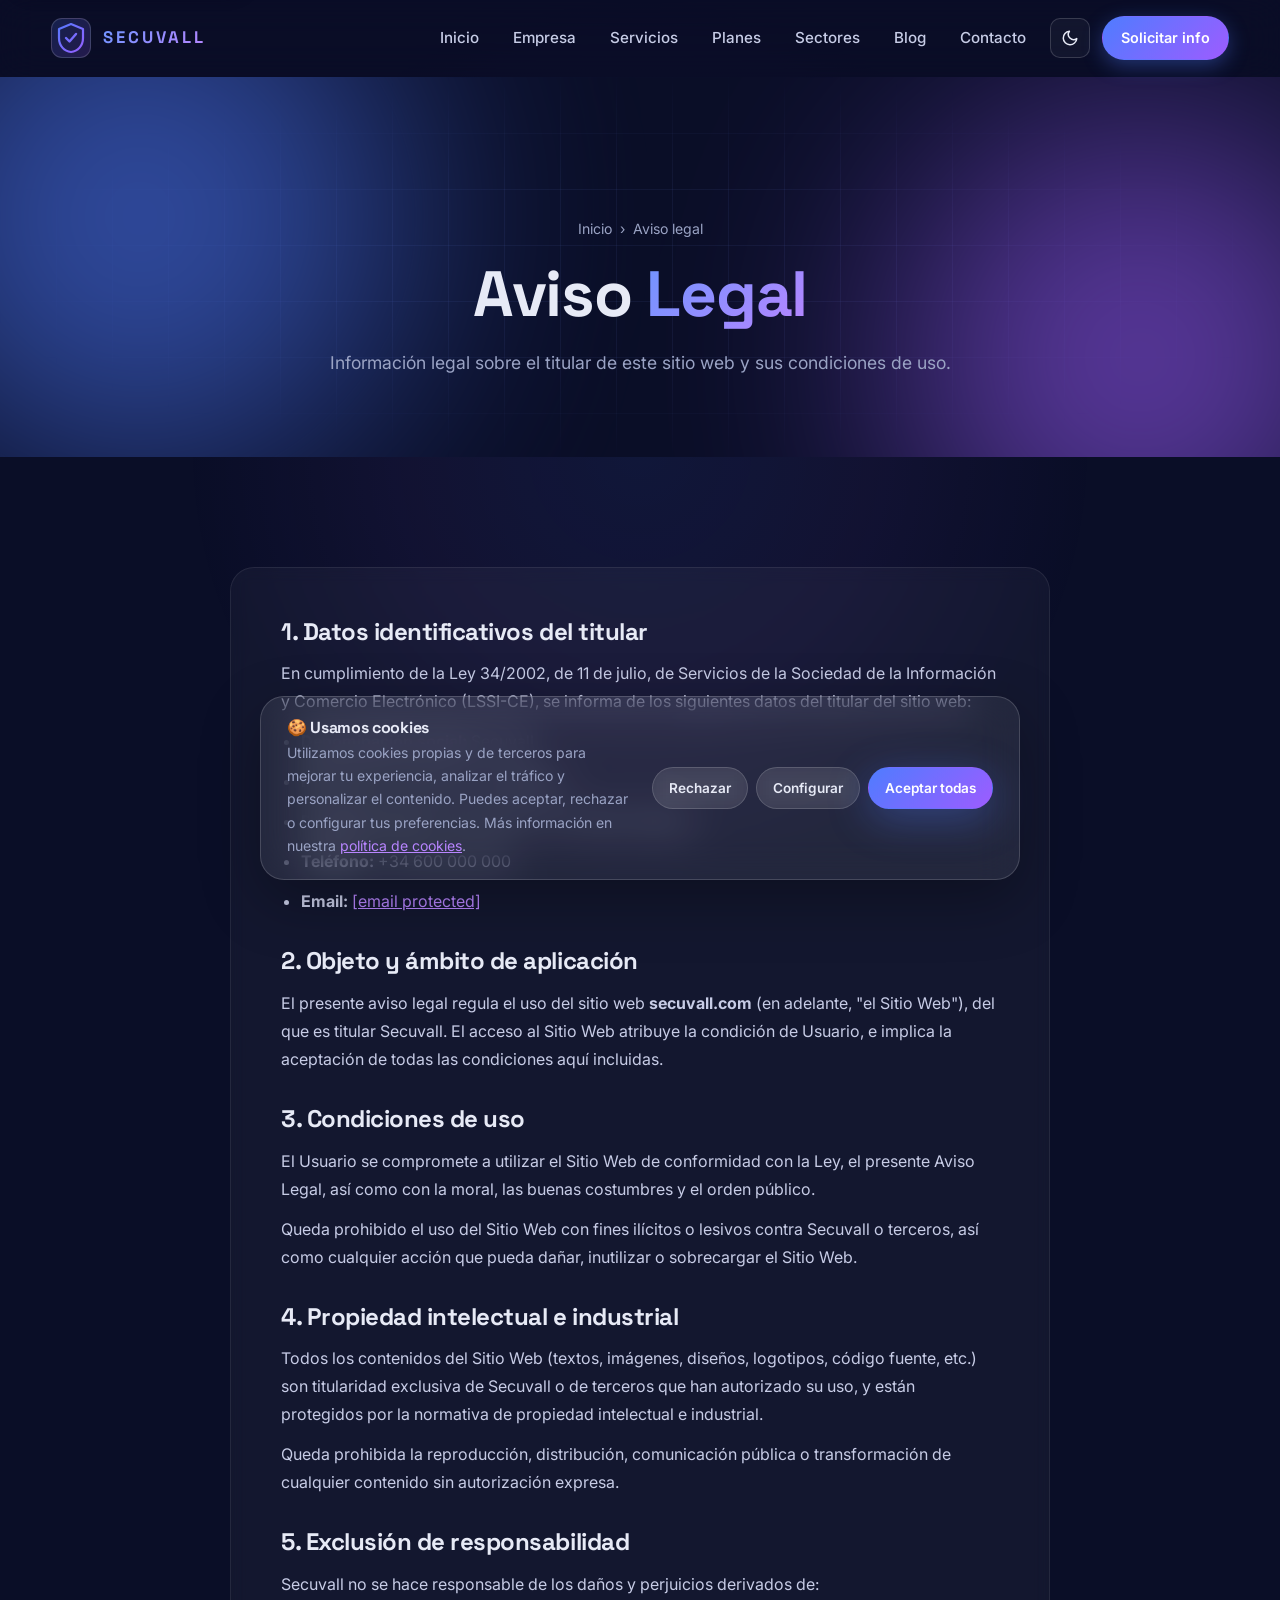
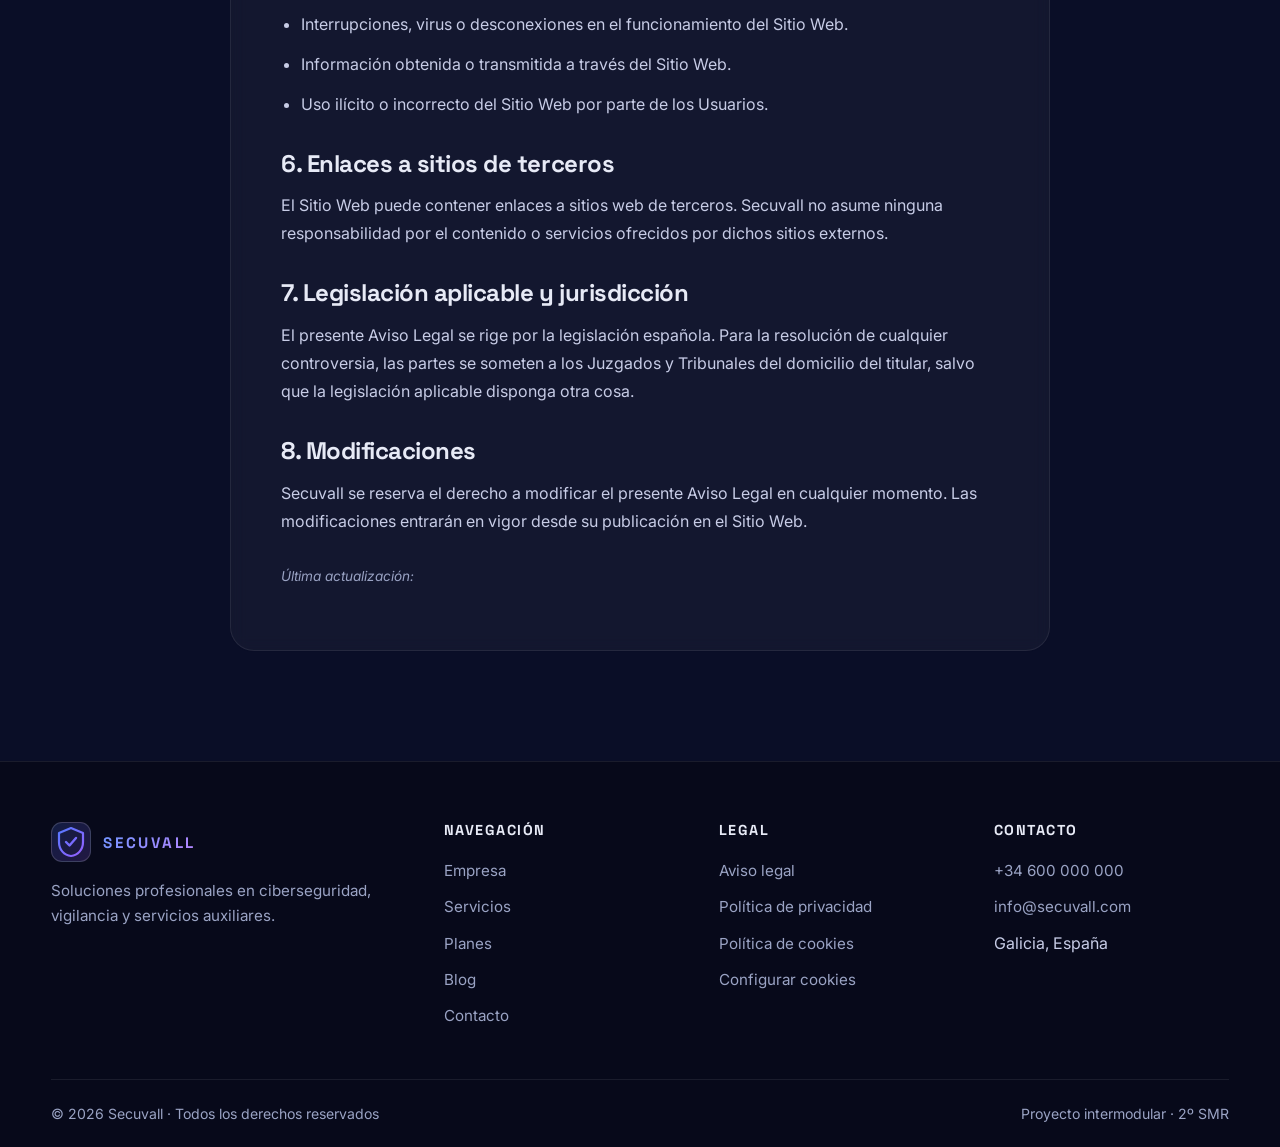
==== commit 7e9c991a: "big fix" ====
--- a/aviso-legal.html
+++ b/aviso-legal.html
@@ -1,210 +1,79 @@
 <!DOCTYPE html>
-<html lang="es" data-theme="dark">
+
+<html data-theme="dark" lang="es">
 <head>
-  <meta charset="UTF-8" />
-  <meta name="viewport" content="width=device-width, initial-scale=1.0" />
-  <meta name="description" content="Aviso legal de Secuvall." />
-  <meta name="theme-color" content="#0a0e27" />
-  <title>Aviso Legal | Secuvall</title>
-  <link rel="icon" type="image/svg+xml" href="img/favicon.svg" />
-  <link rel="preconnect" href="https://fonts.googleapis.com">
-  <link rel="preconnect" href="https://fonts.gstatic.com" crossorigin>
-  <link href="https://fonts.googleapis.com/css2?family=Space+Grotesk:wght@400;500;600;700&family=Inter:wght@400;500;600&display=swap" rel="stylesheet">
-  <link rel="stylesheet" href="css/style.css" />
-  <script>(function(){try{var t=localStorage.getItem('secuvall-theme')||'dark';document.documentElement.setAttribute('data-theme',t);}catch(e){}})();</script>
-</head>
+<meta charset="utf-8"/>
+<meta content="width=device-width, initial-scale=1.0" name="viewport"/>
+<meta content="Aviso legal de Secuvall." name="description"/>
+<meta content="#0a0e27" name="theme-color"/>
+<title>Aviso Legal | Secuvall</title>
+<link href="img/favicon.svg" rel="icon" type="image/svg+xml"/>
+<link href="https://fonts.googleapis.com" rel="preconnect"/>
+<link crossorigin="" href="https://fonts.gstatic.com" rel="preconnect"/>
+<link href="https://fonts.googleapis.com/css2?family=Space+Grotesk:wght@400;500;600;700&amp;family=Inter:wght@400;500;600&amp;display=swap" rel="stylesheet"/>
+<link href="css/style.css" rel="stylesheet"/>
+<script>(function(){try{var t=localStorage.getItem('secuvall-theme')||'dark';document.documentElement.setAttribute('data-theme',t);}catch(e){}})();</script>
+  <link href="https://rodriomat-source.github.io/secuvall-web/aviso-legal.html" rel="canonical"/>
+  <meta content="https://rodriomat-source.github.io/secuvall-web/aviso-legal.html" property="og:url"/>
+  <meta content="https://rodriomat-source.github.io/secuvall-web/img/empresa-real.webp" property="og:image"/></head>
 <body>
+  <div data-component="site-header"></div>
 
-  <div class="scroll-progress"></div>
+  <main id="main-content" tabindex="-1"><div class="scroll-progress"></div><section class="page-hero">
+<div aria-hidden="true" class="hero-bg">
+<div class="grid-pattern"></div>
+<div class="glow glow-1"></div>
+<div class="glow glow-2"></div>
+</div>
+<div class="container">
+<nav class="breadcrumb"><a href="index.html">Inicio</a> <span>›</span> <span>Aviso legal</span></nav>
+<h1>Aviso <span class="gradient-text">Legal</span></h1>
+<p>Información legal sobre el titular de este sitio web y sus condiciones de uso.</p>
+</div>
+</section><section class="section">
+<div class="container">
+<div class="legal-content">
+<h2>1. Datos identificativos del titular</h2>
+<p>En cumplimiento de la Ley 34/2002, de 11 de julio, de Servicios de la Sociedad de la Información y Comercio Electrónico (LSSI-CE), se informa de los siguientes datos del titular del sitio web:</p>
+<ul>
+<li><strong>Denominación social:</strong> Secuvall</li>
+<li><strong>NIF / CIF:</strong> [Pendiente de configurar]</li>
+<li><strong>Domicilio social:</strong> Calle Ejemplo, 123, Galicia, España</li>
+<li><strong>Teléfono:</strong> +34 600 000 000</li>
+<li><strong>Email:</strong> <a href="/cdn-cgi/l/email-protection#a0c9cec6cfe0d3c5c3d5d6c1cccc8ec3cfcd"><span class="__cf_email__" data-cfemail="2b42454d446b584e485e5d4a474705484446">[email&#160;protected]</span></a></li>
+</ul>
+<h2>2. Objeto y ámbito de aplicación</h2>
+<p>El presente aviso legal regula el uso del sitio web <strong>secuvall.com</strong> (en adelante, "el Sitio Web"), del que es titular Secuvall. El acceso al Sitio Web atribuye la condición de Usuario, e implica la aceptación de todas las condiciones aquí incluidas.</p>
+<h2>3. Condiciones de uso</h2>
+<p>El Usuario se compromete a utilizar el Sitio Web de conformidad con la Ley, el presente Aviso Legal, así como con la moral, las buenas costumbres y el orden público.</p>
+<p>Queda prohibido el uso del Sitio Web con fines ilícitos o lesivos contra Secuvall o terceros, así como cualquier acción que pueda dañar, inutilizar o sobrecargar el Sitio Web.</p>
+<h2>4. Propiedad intelectual e industrial</h2>
+<p>Todos los contenidos del Sitio Web (textos, imágenes, diseños, logotipos, código fuente, etc.) son titularidad exclusiva de Secuvall o de terceros que han autorizado su uso, y están protegidos por la normativa de propiedad intelectual e industrial.</p>
+<p>Queda prohibida la reproducción, distribución, comunicación pública o transformación de cualquier contenido sin autorización expresa.</p>
+<h2>5. Exclusión de responsabilidad</h2>
+<p>Secuvall no se hace responsable de los daños y perjuicios derivados de:</p>
+<ul>
+<li>Interrupciones, virus o desconexiones en el funcionamiento del Sitio Web.</li>
+<li>Información obtenida o transmitida a través del Sitio Web.</li>
+<li>Uso ilícito o incorrecto del Sitio Web por parte de los Usuarios.</li>
+</ul>
+<h2>6. Enlaces a sitios de terceros</h2>
+<p>El Sitio Web puede contener enlaces a sitios web de terceros. Secuvall no asume ninguna responsabilidad por el contenido o servicios ofrecidos por dichos sitios externos.</p>
+<h2>7. Legislación aplicable y jurisdicción</h2>
+<p>El presente Aviso Legal se rige por la legislación española. Para la resolución de cualquier controversia, las partes se someten a los Juzgados y Tribunales del domicilio del titular, salvo que la legislación aplicable disponga otra cosa.</p>
+<h2>8. Modificaciones</h2>
+<p>Secuvall se reserva el derecho a modificar el presente Aviso Legal en cualquier momento. Las modificaciones entrarán en vigor desde su publicación en el Sitio Web.</p>
+<p style="margin-top: 30px; font-size: 0.85rem; color: var(--text-muted);"><em>Última actualización: <span id="lastUpdate"></span></em></p>
+</div>
+</div>
+</section></main>
 
-  <header class="topbar" id="topbar">
-  <div class="container topbar-content">
-    <a href="index.html" class="brand" aria-label="Secuvall — Inicio">
-      <span class="brand-mark" aria-hidden="true">
-        <svg viewBox="0 0 32 32" width="32" height="32" fill="none" xmlns="http://www.w3.org/2000/svg">
-          <defs>
-            <linearGradient id="lg1" x1="0" y1="0" x2="32" y2="32" gradientUnits="userSpaceOnUse">
-              <stop offset="0" stop-color="#4f7cff"/>
-              <stop offset="1" stop-color="#9d5cff"/>
-            </linearGradient>
-          </defs>
-          <path d="M16 2L4 7v9c0 7.5 5.1 13.5 12 14 6.9-.5 12-6.5 12-14V7L16 2z" stroke="url(#lg1)" stroke-width="2.2" stroke-linejoin="round"/>
-          <path d="M11 16l3.5 3.5L21 12" stroke="url(#lg1)" stroke-width="2.4" stroke-linecap="round" stroke-linejoin="round"/>
-        </svg>
-      </span>
-      <span class="brand-text">SECUVALL</span>
-    </a>
+  <div data-component="site-footer"></div>
 
-    <nav class="nav" id="navMenu" aria-label="Navegación principal">
-      <a href="index.html#inicio" class="nav-link">Inicio</a>
-      <a href="index.html#empresa" class="nav-link">Empresa</a>
-      <a href="index.html#servicios" class="nav-link">Servicios</a>
-      <a href="planes.html" class="nav-link">Planes</a>
-      <a href="index.html#sectores" class="nav-link">Sectores</a>
-      <a href="blog.html" class="nav-link">Blog</a>
-      <a href="index.html#contacto" class="nav-link">Contacto</a>
+  <div data-component="cookie-consent"></div>
 
-      <button class="theme-toggle" id="themeToggle" aria-label="Cambiar tema" title="Cambiar tema">
-        <svg class="icon-sun" viewBox="0 0 24 24" fill="none" stroke="currentColor" stroke-width="2" stroke-linecap="round" stroke-linejoin="round"><circle cx="12" cy="12" r="4"/><path d="M12 2v2M12 20v2M4.93 4.93l1.41 1.41M17.66 17.66l1.41 1.41M2 12h2M20 12h2M4.93 19.07l1.41-1.41M17.66 6.34l1.41-1.41"/></svg>
-        <svg class="icon-moon" viewBox="0 0 24 24" fill="none" stroke="currentColor" stroke-width="2" stroke-linecap="round" stroke-linejoin="round"><path d="M21 12.79A9 9 0 1 1 11.21 3 7 7 0 0 0 21 12.79z"/></svg>
-      </button>
-
-      <a href="index.html#contacto" class="btn btn-nav">Solicitar info</a>
-    </nav>
-
-    <button class="nav-toggle" id="navToggle" aria-label="Abrir menú" aria-expanded="false" aria-controls="navMenu">
-      <span></span><span></span><span></span>
-    </button>
-  </div>
-</header>
-
-  <section class="page-hero">
-    <div class="hero-bg" aria-hidden="true">
-      <div class="grid-pattern"></div>
-      <div class="glow glow-1"></div>
-      <div class="glow glow-2"></div>
-    </div>
-    <div class="container">
-      <nav class="breadcrumb"><a href="index.html">Inicio</a> <span>›</span> <span>Aviso legal</span></nav>
-      <h1>Aviso <span class="gradient-text">Legal</span></h1>
-      <p>Información legal sobre el titular de este sitio web y sus condiciones de uso.</p>
-    </div>
-  </section>
-
-  <section class="section">
-    <div class="container">
-      <div class="legal-content">
-
-        <h2>1. Datos identificativos del titular</h2>
-        <p>En cumplimiento de la Ley 34/2002, de 11 de julio, de Servicios de la Sociedad de la Información y Comercio Electrónico (LSSI-CE), se informa de los siguientes datos del titular del sitio web:</p>
-        <ul>
-          <li><strong>Denominación social:</strong> Secuvall</li>
-          <li><strong>NIF / CIF:</strong> [Pendiente de configurar]</li>
-          <li><strong>Domicilio social:</strong> Calle Ejemplo, 123, Galicia, España</li>
-          <li><strong>Teléfono:</strong> +34 600 000 000</li>
-          <li><strong>Email:</strong> <a href="mailto:info@secuvall.com">info@secuvall.com</a></li>
-        </ul>
-
-        <h2>2. Objeto y ámbito de aplicación</h2>
-        <p>El presente aviso legal regula el uso del sitio web <strong>secuvall.com</strong> (en adelante, "el Sitio Web"), del que es titular Secuvall. El acceso al Sitio Web atribuye la condición de Usuario, e implica la aceptación de todas las condiciones aquí incluidas.</p>
-
-        <h2>3. Condiciones de uso</h2>
-        <p>El Usuario se compromete a utilizar el Sitio Web de conformidad con la Ley, el presente Aviso Legal, así como con la moral, las buenas costumbres y el orden público.</p>
-        <p>Queda prohibido el uso del Sitio Web con fines ilícitos o lesivos contra Secuvall o terceros, así como cualquier acción que pueda dañar, inutilizar o sobrecargar el Sitio Web.</p>
-
-        <h2>4. Propiedad intelectual e industrial</h2>
-        <p>Todos los contenidos del Sitio Web (textos, imágenes, diseños, logotipos, código fuente, etc.) son titularidad exclusiva de Secuvall o de terceros que han autorizado su uso, y están protegidos por la normativa de propiedad intelectual e industrial.</p>
-        <p>Queda prohibida la reproducción, distribución, comunicación pública o transformación de cualquier contenido sin autorización expresa.</p>
-
-        <h2>5. Exclusión de responsabilidad</h2>
-        <p>Secuvall no se hace responsable de los daños y perjuicios derivados de:</p>
-        <ul>
-          <li>Interrupciones, virus o desconexiones en el funcionamiento del Sitio Web.</li>
-          <li>Información obtenida o transmitida a través del Sitio Web.</li>
-          <li>Uso ilícito o incorrecto del Sitio Web por parte de los Usuarios.</li>
-        </ul>
-
-        <h2>6. Enlaces a sitios de terceros</h2>
-        <p>El Sitio Web puede contener enlaces a sitios web de terceros. Secuvall no asume ninguna responsabilidad por el contenido o servicios ofrecidos por dichos sitios externos.</p>
-
-        <h2>7. Legislación aplicable y jurisdicción</h2>
-        <p>El presente Aviso Legal se rige por la legislación española. Para la resolución de cualquier controversia, las partes se someten a los Juzgados y Tribunales del domicilio del titular, salvo que la legislación aplicable disponga otra cosa.</p>
-
-        <h2>8. Modificaciones</h2>
-        <p>Secuvall se reserva el derecho a modificar el presente Aviso Legal en cualquier momento. Las modificaciones entrarán en vigor desde su publicación en el Sitio Web.</p>
-
-        <p style="margin-top: 30px; font-size: 0.85rem; color: var(--text-muted);"><em>Última actualización: <span id="lastUpdate"></span></em></p>
-      </div>
-    </div>
-  </section>
-
-  <footer class="footer">
-    <div class="container">
-      <div class="footer-content">
-        <div>
-          <a href="index.html" class="brand brand-footer">
-            <span class="brand-mark">
-              <svg viewBox="0 0 32 32" width="28" height="28" fill="none">
-                <defs><linearGradient id="lgFL1" x1="0" y1="0" x2="32" y2="32"><stop offset="0" stop-color="#4f7cff"/><stop offset="1" stop-color="#9d5cff"/></linearGradient></defs>
-                <path d="M16 2L4 7v9c0 7.5 5.1 13.5 12 14 6.9-.5 12-6.5 12-14V7L16 2z" stroke="url(#lgFL1)" stroke-width="2.2" stroke-linejoin="round"/>
-                <path d="M11 16l3.5 3.5L21 12" stroke="url(#lgFL1)" stroke-width="2.4" stroke-linecap="round" stroke-linejoin="round"/>
-              </svg>
-            </span>
-            <span class="brand-text">SECUVALL</span>
-          </a>
-          <p class="footer-about">Soluciones profesionales en ciberseguridad, vigilancia y servicios auxiliares.</p>
-        </div>
-        <div>
-          <h4>Navegación</h4>
-          <ul>
-            <li><a href="index.html#empresa">Empresa</a></li>
-            <li><a href="servicios.html">Servicios</a></li>
-            <li><a href="index.html#sectores">Sectores</a></li>
-            <li><a href="planes.html">Planes</a></li>
- <li><a href="blog.html">Blog</a></li>
-            <li><a href="index.html#contacto">Contacto</a></li>
-          </ul>
-        </div>
-        <div>
-          <h4>Legal</h4>
-          <ul>
-            <li><a href="aviso-legal.html">Aviso legal</a></li>
-            <li><a href="politica-privacidad.html">Política de privacidad</a></li>
-            <li><a href="politica-cookies.html">Política de cookies</a></li>
-            <li><a href="#" id="cookiesReopen">Configurar cookies</a></li>
-          </ul>
-        </div>
-        <div>
-          <h4>Contacto</h4>
-          <ul>
-            <li><a href="tel:+34600000000">+34 600 000 000</a></li>
-            <li><a href="mailto:info@secuvall.com">info@secuvall.com</a></li>
-            <li>Galicia, España</li>
-          </ul>
-        </div>
-      </div>
-      <div class="footer-bottom">
-        <span>© <span id="year"></span> Secuvall · Todos los derechos reservados</span>
-        <span class="footer-meta">Proyecto intermodular · 2º SMR</span>
-      </div>
-    </div>
-  </footer>
-
-  <button class="back-to-top" id="backToTop" aria-label="Volver arriba">
-    <svg viewBox="0 0 24 24" fill="none" stroke="currentColor" stroke-width="2.5" stroke-linecap="round" stroke-linejoin="round"><path d="M18 15l-6-6-6 6"/></svg>
-  </button>
-
-  <div class="cookie-banner" id="cookieBanner" hidden>
-    <div class="cookie-content">
-      <div class="cookie-text">
-        <h4>🍪 Usamos cookies</h4>
-        <p>Utilizamos cookies para mejorar tu experiencia. Más info en <a href="politica-cookies.html">política de cookies</a>.</p>
-      </div>
-      <div class="cookie-actions">
-        <button class="btn btn-ghost btn-sm" id="cookieReject">Rechazar</button>
-        <button class="btn btn-ghost btn-sm" id="cookieConfig">Configurar</button>
-        <button class="btn btn-primary btn-sm" id="cookieAccept">Aceptar todas</button>
-      </div>
-    </div>
-  </div>
-
-  <div class="cookie-modal" id="cookieModal" hidden>
-    <div class="cookie-modal-backdrop" data-close></div>
-    <div class="cookie-modal-content">
-      <button class="cookie-modal-close" data-close>×</button>
-      <h3>Configurar cookies</h3>
-      <p>Elige qué cookies quieres permitir.</p>
-      <div class="cookie-option"><div><strong>Cookies técnicas</strong><p>Necesarias para el funcionamiento.</p></div><label class="switch disabled"><input type="checkbox" checked disabled><span class="slider"></span></label></div>
-      <div class="cookie-option"><div><strong>Cookies analíticas</strong><p>Nos ayudan a mejorar la web.</p></div><label class="switch"><input type="checkbox" id="cookieAnalytics"><span class="slider"></span></label></div>
-      <div class="cookie-option"><div><strong>Cookies de marketing</strong><p>Para mostrar contenido relevante.</p></div><label class="switch"><input type="checkbox" id="cookieMarketing"><span class="slider"></span></label></div>
-      <div class="cookie-modal-actions">
-        <button class="btn btn-ghost" id="cookieSavePrefs">Guardar preferencias</button>
-        <button class="btn btn-primary" id="cookieAcceptAll">Aceptar todas</button>
-      </div>
-    </div>
-  </div>
-
+  <div data-component="back-to-top"></div>
+  <script data-cfasync="false" src="/cdn-cgi/scripts/5c5dd728/cloudflare-static/email-decode.min.js"></script><script src="js/components.js"></script>
   <script src="js/main.js"></script>
-  <script>document.getElementById('lastUpdate').textContent = new Date().toLocaleDateString('es-ES', {year:'numeric',month:'long',day:'numeric'});</script>
 </body>
 </html>
--- a/css/style.css
+++ b/css/style.css
@@ -1,22 +1,18 @@
 /* =========================================================
-   SECUVALL · FINAL STABLE + PREMIUM SAFE
-   (Base original intacta + mejoras seguras)
+   SECUVALL · Stylesheet
+   Tema: Tecnológico moderno · Azules + Violetas
+   Soporta: data-theme="dark" (default) y data-theme="light"
    ========================================================= */
 
-/* =========================
-   TOKENS (TU BASE ORIGINAL)
-========================= */
-
+/* ========== TOKENS ========== */
 :root,
 [data-theme="dark"] {
   --bg-0: #07091a;
   --bg-1: #0a0e27;
   --bg-2: #111634;
   --bg-3: #161b3d;
-
   --surface: rgba(255, 255, 255, 0.04);
   --surface-strong: rgba(255, 255, 255, 0.07);
-
   --border: rgba(255, 255, 255, 0.08);
   --border-strong: rgba(255, 255, 255, 0.16);
 
@@ -24,162 +20,747 @@
   --text-muted: #9aa3c4;
   --text-soft: #c7cce6;
 
+  --light-bg: #f4f6ff;
+  --light-bg-2: #eaeefe;
+  --light-text: #1a1d3a;
+  --light-text-muted: #5b6388;
+  --light-border: #dde2f5;
+
+  --card-bg: linear-gradient(180deg, rgba(255,255,255,.04), rgba(255,255,255,.02));
+  --card-bg-hover: linear-gradient(180deg, rgba(79,124,255,.08), rgba(157,92,255,.05));
+
+  --topbar-bg: rgba(10, 14, 39, 0.7);
+  --topbar-bg-scroll: rgba(7, 9, 26, 0.92);
+
+  --shadow-sm: 0 4px 14px rgba(8, 10, 30, 0.4);
+  --shadow: 0 20px 50px rgba(8, 10, 30, 0.45);
+  --shadow-glow: 0 10px 40px rgba(79, 124, 255, 0.35);
+}
+
+[data-theme="light"] {
+  --bg-0: #ffffff;
+  --bg-1: #f7f9ff;
+  --bg-2: #eef2ff;
+  --bg-3: #e3e9ff;
+  --surface: rgba(255, 255, 255, 0.7);
+  --surface-strong: rgba(255, 255, 255, 0.95);
+  --border: rgba(26, 29, 58, 0.08);
+  --border-strong: rgba(26, 29, 58, 0.15);
+
+  --text: #1a1d3a;
+  --text-muted: #5b6388;
+  --text-soft: #2d3158;
+
+  --light-bg: #ffffff;
+  --light-bg-2: #f7f9ff;
+  --light-text: #1a1d3a;
+  --light-text-muted: #5b6388;
+  --light-border: #dde2f5;
+
+  --card-bg: #ffffff;
+  --card-bg-hover: linear-gradient(180deg, rgba(79,124,255,.06), rgba(157,92,255,.04));
+
+  --topbar-bg: rgba(255, 255, 255, 0.75);
+  --topbar-bg-scroll: rgba(255, 255, 255, 0.95);
+
+  --shadow-sm: 0 4px 14px rgba(26, 29, 58, 0.06);
+  --shadow: 0 20px 50px rgba(26, 29, 58, 0.1);
+  --shadow-glow: 0 10px 40px rgba(79, 124, 255, 0.25);
+}
+
+/* Acentos comunes */
+:root {
   --blue: #4f7cff;
+  --blue-light: #6e95ff;
   --violet: #9d5cff;
   --violet-light: #b885ff;
-
-  --grad-primary: linear-gradient(135deg,#4f7cff,#9d5cff);
-
+  --cyan: #4dd0ff;
+
+  --grad-primary: linear-gradient(135deg, #4f7cff 0%, #9d5cff 100%);
+  --grad-primary-soft: linear-gradient(135deg, rgba(79,124,255,.18) 0%, rgba(157,92,255,.18) 100%);
+  --grad-text: linear-gradient(135deg, #6e95ff 0%, #b885ff 100%);
+
+  --radius-sm: 10px;
   --radius: 16px;
   --radius-lg: 24px;
-
-  --shadow: 0 20px 50px rgba(8,10,30,.45);
-  --shadow-glow: 0 10px 40px rgba(79,124,255,.35);
-
-  --transition: all .3s cubic-bezier(.4,0,.2,1);
-  --container: min(1200px,92%);
-}
-
-/* =========================
-   RESET
-========================= */
-
-*,*::before,*::after{box-sizing:border-box;margin:0;padding:0}
-body{
-  font-family:'Inter',system-ui,sans-serif;
-  background:var(--bg-1);
-  color:var(--text);
-  line-height:1.65;
-  overflow-x:hidden;
-}
-.container{width:var(--container);margin:0 auto}
-img{max-width:100%;display:block}
-a{text-decoration:none;color:inherit}
-
-/* =========================
-   TYPOGRAPHY
-========================= */
-
-h1,h2,h3,h4{
-  font-family:'Space Grotesk',sans-serif;
-  font-weight:700;
-}
-h1{font-size:clamp(2.4rem,5vw,4rem)}
-h2{font-size:clamp(1.9rem,3vw,2.6rem)}
-.gradient-text{
-  background:var(--grad-primary);
-  -webkit-background-clip:text;
-  -webkit-text-fill-color:transparent;
-}
-
-/* =========================
-   HEADER
-========================= */
-
-.topbar{
-  position:sticky;
-  top:0;
-  z-index:999;
-  backdrop-filter:blur(18px);
-  background:rgba(10,14,39,.85);
-  border-bottom:1px solid var(--border);
-}
-.topbar-content{
-  display:flex;
-  align-items:center;
-  justify-content:space-between;
-  min-height:76px;
-}
-.nav{display:flex;gap:6px}
-.nav-link{
-  padding:10px 14px;
-  border-radius:8px;
-  color:var(--text-soft);
-}
-.nav-link:hover,
-.nav-link.active{color:var(--text)}
-
-.btn{
-  display:inline-flex;
-  align-items:center;
-  gap:8px;
-  padding:12px 22px;
-  border-radius:999px;
-  font-weight:600;
-  transition:.2s;
-}
+  --transition: all 0.3s cubic-bezier(.4,0,.2,1);
+  --container: min(1200px, 92%);
+}
+
+[data-theme="light"] {
+  --grad-text: linear-gradient(135deg, #4f7cff 0%, #9d5cff 100%);
+}
+
+/* ========== RESET ========== */
+*, *::before, *::after { box-sizing: border-box; margin: 0; padding: 0; }
+html { scroll-behavior: smooth; -webkit-text-size-adjust: 100%; }
+body {
+  font-family: 'Inter', 'Segoe UI', system-ui, sans-serif;
+  background: var(--bg-1);
+  color: var(--text);
+  line-height: 1.65;
+  overflow-x: hidden;
+  -webkit-font-smoothing: antialiased;
+  transition: background-color .4s ease, color .4s ease;
+}
+img, svg { display: block; max-width: 100%; }
+a { color: inherit; text-decoration: none; }
+ul { list-style: none; }
+button { font: inherit; cursor: pointer; border: none; background: none; color: inherit; }
+input, textarea { font: inherit; }
+
+::selection { background: rgba(157, 92, 255, .35); color: #fff; }
+
+::-webkit-scrollbar { width: 10px; }
+::-webkit-scrollbar-track { background: var(--bg-0); }
+::-webkit-scrollbar-thumb { background: linear-gradient(var(--blue), var(--violet)); border-radius: 10px; }
+
+.container { width: var(--container); margin: 0 auto; }
+
+/* ========== TIPOGRAFÍA ========== */
+h1, h2, h3, h4 {
+  font-family: 'Space Grotesk', 'Inter', sans-serif;
+  font-weight: 700;
+  line-height: 1.15;
+  letter-spacing: -0.02em;
+  color: var(--text);
+}
+h1 { font-size: clamp(2.4rem, 5vw, 4.2rem); }
+h2 { font-size: clamp(1.9rem, 3.4vw, 2.8rem); }
+h3 { font-size: 1.25rem; }
+h4 { font-size: 1.05rem; }
+p { color: var(--text-soft); }
+
+.gradient-text {
+  background: var(--grad-text);
+  -webkit-background-clip: text;
+  background-clip: text;
+  -webkit-text-fill-color: transparent;
+  color: transparent;
+}
+
+/* Typing animation */
+.typing-wrap {
+  display: inline-flex;
+  align-items: baseline;
+  background: var(--grad-text);
+  -webkit-background-clip: text;
+  background-clip: text;
+  -webkit-text-fill-color: transparent;
+}
+.typing { white-space: nowrap; }
+.typing-cursor {
+  display: inline-block;
+  margin-left: 2px;
+  font-weight: 300;
+  animation: blink 1s step-end infinite;
+  -webkit-text-fill-color: var(--violet-light);
+  color: var(--violet-light);
+}
+@keyframes blink { 50% { opacity: 0; } }
+
+/* ========== HEADER ========== */
+.topbar {
+  position: sticky;
+  top: 0;
+  z-index: 999;
+  background: var(--topbar-bg);
+  backdrop-filter: blur(18px);
+  -webkit-backdrop-filter: blur(18px);
+  border-bottom: 1px solid transparent;
+  transition: var(--transition);
+}
+.topbar.scrolled {
+  background: var(--topbar-bg-scroll);
+  border-bottom-color: var(--border);
+  box-shadow: 0 8px 30px rgba(0,0,0,.15);
+}
+.topbar-content {
+  display: flex;
+  align-items: center;
+  justify-content: space-between;
+  min-height: 76px;
+  gap: 20px;
+}
+.brand {
+  display: inline-flex;
+  align-items: center;
+  gap: 12px;
+  font-family: 'Space Grotesk', sans-serif;
+  font-weight: 700;
+  letter-spacing: 0.18em;
+  font-size: 1.05rem;
+}
+.brand-mark {
+  display: inline-flex;
+  align-items: center;
+  justify-content: center;
+  width: 40px;
+  height: 40px;
+  border-radius: 11px;
+  background: var(--grad-primary-soft);
+  border: 1px solid var(--border-strong);
+}
+.brand-text {
+  background: var(--grad-text);
+  -webkit-background-clip: text;
+  background-clip: text;
+  -webkit-text-fill-color: transparent;
+}
+
+.nav { display: flex; align-items: center; gap: 6px; }
+.nav-link {
+  position: relative;
+  padding: 10px 14px;
+  color: var(--text-soft);
+  font-weight: 500;
+  font-size: 0.95rem;
+  border-radius: 8px;
+  transition: var(--transition);
+}
+.nav-link:hover, .nav-link.active { color: var(--text); }
+[data-theme="light"] .nav-link:hover, [data-theme="light"] .nav-link.active { color: var(--blue); }
+.nav-link.active::after {
+  content: '';
+  position: absolute;
+  left: 14px; right: 14px; bottom: 4px;
+  height: 2px;
+  background: var(--grad-primary);
+  border-radius: 2px;
+}
+
+/* Theme toggle */
+.theme-toggle {
+  width: 40px; height: 40px;
+  display: inline-flex;
+  align-items: center;
+  justify-content: center;
+  border-radius: 10px;
+  border: 1px solid var(--border-strong);
+  background: var(--surface);
+  color: var(--text);
+  transition: var(--transition);
+  margin-left: 4px;
+}
+.theme-toggle:hover {
+  border-color: var(--violet);
+  background: var(--grad-primary-soft);
+  transform: rotate(15deg);
+}
+.theme-toggle svg { width: 18px; height: 18px; }
+.theme-toggle .icon-sun { display: none; }
+.theme-toggle .icon-moon { display: block; }
+[data-theme="light"] .theme-toggle .icon-sun { display: block; }
+[data-theme="light"] .theme-toggle .icon-moon { display: none; }
+
+.nav-toggle {
+  display: none;
+  flex-direction: column;
+  gap: 5px;
+  padding: 8px;
+}
+.nav-toggle span {
+  display: block;
+  width: 26px; height: 2px;
+  background: var(--text);
+  border-radius: 2px;
+  transition: var(--transition);
+}
+.nav-toggle[aria-expanded="true"] span:nth-child(1) { transform: translateY(7px) rotate(45deg); }
+.nav-toggle[aria-expanded="true"] span:nth-child(2) { opacity: 0; }
+.nav-toggle[aria-expanded="true"] span:nth-child(3) { transform: translateY(-7px) rotate(-45deg); }
+
+/* ========== BOTONES ========== */
+.btn {
+  display: inline-flex;
+  align-items: center;
+  justify-content: center;
+  gap: 8px;
+  padding: 13px 22px;
+  border-radius: 999px;
+  font-weight: 600;
+  font-size: 0.95rem;
+  border: 1px solid transparent;
+  transition: var(--transition);
+  white-space: nowrap;
+  cursor: pointer;
+}
+.btn-primary {
+  background: var(--grad-primary);
+  color: #fff;
+  box-shadow: var(--shadow-glow);
+}
+
 .btn-primary{
-  background:var(--grad-primary);
-  color:#fff;
-  box-shadow:var(--shadow-glow);
-}
-.btn-primary:hover{transform:translateY(-2px)}
-.btn-ghost{
-  background:var(--surface-strong);
-  border:1px solid var(--border-strong);
-}
-
-/* =========================
-   HERO
-========================= */
-
-.hero{
-  position:relative;
-  min-height:100vh;
-  display:flex;
-  align-items:center;
-  padding:60px 0;
-}
-.hero-content{
-  display:grid;
-  grid-template-columns:1.2fr .8fr;
-  gap:60px;
-  align-items:center;
-}
-@media(max-width:1024px){
-  .hero-content{grid-template-columns:1fr}
-}
-
-.hero-stats{
-  display:flex;
-  gap:40px;
-  margin-top:30px;
-}
-.stat-value{
-  font-family:'Space Grotesk';
-  font-size:2rem;
-  background:var(--grad-primary);
-  -webkit-background-clip:text;
-  -webkit-text-fill-color:transparent;
-}
-
-/* =========================
-   GRID & SECTIONS
-========================= */
-
-.section{padding:110px 0}
-.grid-2{
-  display:grid;
-  grid-template-columns:1fr 1fr;
-  gap:60px;
-}
-@media(max-width:1024px){
-  .grid-2{grid-template-columns:1fr}
-}
-
-/* =========================
-   CARDS
-========================= */
+  position: relative;
+  overflow: hidden;
+}
+
+.btn-primary::after{
+  content:'';
+  position:absolute;
+  inset:0;
+  background: radial-gradient(circle at center, rgba(255,255,255,.35), transparent 60%);
+  opacity:0;
+  transition: opacity .3s ease;
+}
+
+.btn-primary:hover::after{
+  opacity:1;
+}
+
+.btn-primary:hover {
+  transform: translateY(-2px);
+  box-shadow: 0 14px 50px rgba(157, 92, 255, .5);
+}
+.btn-primary:disabled { opacity: .6; cursor: not-allowed; transform: none; }
+.btn-ghost {
+  background: var(--surface-strong);
+  color: var(--text);
+  border-color: var(--border-strong);
+  backdrop-filter: blur(8px);
+}
+.btn-ghost:hover {
+  background: var(--grad-primary-soft);
+  border-color: var(--blue-light);
+  transform: translateY(-2px);
+}
+.btn-nav {
+  padding: 9px 18px;
+  margin-left: 6px;
+  background: var(--grad-primary);
+  color: #fff;
+  font-size: 0.9rem;
+  box-shadow: 0 6px 20px rgba(79, 124, 255, .35);
+}
+.btn-nav:hover { transform: translateY(-2px); box-shadow: 0 10px 28px rgba(157,92,255,.5); color: #fff; }
+.btn-lg { padding: 16px 28px; font-size: 1rem; }
+.btn-sm { padding: 9px 16px; font-size: 0.85rem; }
+.btn-block { width: 100%; }
+.btn .spinner {
+  width: 16px; height: 16px;
+  border: 2px solid rgba(255,255,255,.3);
+  border-top-color: #fff;
+  border-radius: 50%;
+  animation: spin 0.7s linear infinite;
+  display: none;
+}
+.btn.loading .spinner { display: inline-block; }
+.btn.loading .btn-label { opacity: 0.7; }
+@keyframes spin { to { transform: rotate(360deg); } }
+
+/* ========== HERO ========== */
+.hero {
+  position: relative;
+  min-height: 100vh;
+  display: flex;
+  align-items: center;
+  padding: 60px 0 40px;
+  overflow: hidden;
+  background: var(--bg-1);
+}
+.hero-bg { position: absolute; inset: 0; z-index: 0; pointer-events: none; }
+.grid-pattern {
+  position: absolute; inset: 0;
+  background-image:
+    linear-gradient(rgba(127,148,255,.07) 1px, transparent 1px),
+    linear-gradient(90deg, rgba(127,148,255,.07) 1px, transparent 1px);
+  background-size: 56px 56px;
+  mask-image: radial-gradient(ellipse at center, #000 30%, transparent 75%);
+  -webkit-mask-image: radial-gradient(ellipse at center, #000 30%, transparent 75%);
+}
+[data-theme="light"] .grid-pattern {
+  background-image:
+    linear-gradient(rgba(79,124,255,.08) 1px, transparent 1px),
+    linear-gradient(90deg, rgba(79,124,255,.08) 1px, transparent 1px);
+}
+.glow {
+  position: absolute;
+  border-radius: 50%;
+  filter: blur(120px);
+  opacity: 0.55;
+}
+[data-theme="light"] .glow { opacity: 0.35; }
+.glow-1 {
+  width: 520px; height: 520px;
+  background: var(--blue);
+  top: -120px; left: -120px;
+  animation: floaty 14s ease-in-out infinite;
+}
+.glow-2 {
+  width: 480px; height: 480px;
+  background: var(--violet);
+  bottom: -140px; right: -100px;
+  animation: floaty 18s ease-in-out infinite reverse;
+}
+@keyframes floaty {
+  0%, 100% { transform: translate(0,0); }
+  50% { transform: translate(40px, -30px); }
+}
+
+.hero-content {
+  position: relative;
+  z-index: 2;
+  display: grid;
+  grid-template-columns: 1.2fr 0.85fr;
+  gap: 60px;
+  align-items: center;
+  width: var(--container);
+}
+
+.badge {
+  display: inline-flex;
+  align-items: center;
+  gap: 10px;
+  padding: 8px 16px;
+  border-radius: 999px;
+  background: var(--surface-strong);
+  border: 1px solid var(--border-strong);
+  font-size: 0.85rem;
+  color: var(--text-soft);
+  margin-bottom: 24px;
+  backdrop-filter: blur(10px);
+}
+.badge-dot {
+  width: 8px; height: 8px;
+  border-radius: 50%;
+  background: #4ade80;
+  box-shadow: 0 0 12px #4ade80;
+  animation: pulse 2s ease-in-out infinite;
+}
+@keyframes pulse {
+  0%, 100% { opacity: 1; transform: scale(1); }
+  50% { opacity: .6; transform: scale(1.2); }
+}
+
+.hero h1 { margin-bottom: 22px; min-height: 1.15em; }
+.hero-description {
+  font-size: 1.1rem;
+  color: var(--text-muted);
+  max-width: 580px;
+  margin-bottom: 36px;
+}
+.hero-actions { display: flex; flex-wrap: wrap; gap: 14px; margin-bottom: 50px; }
+
+.hero-stats {
+  display: flex;
+  gap: 40px;
+  padding-top: 32px;
+  border-top: 1px solid var(--border);
+}
+.stat { display: flex; flex-direction: column; }
+.stat-value, .stat-suffix {
+  font-family: 'Space Grotesk', sans-serif;
+  font-weight: 700;
+  background: var(--grad-text);
+  -webkit-background-clip: text;
+  background-clip: text;
+  -webkit-text-fill-color: transparent;
+  display: inline;
+}
+.stat-value { font-size: 2.2rem; }
+.stat-suffix { font-size: 1.4rem; }
+.stat-label {
+  font-size: 0.85rem;
+  color: var(--text-muted);
+  margin-top: 4px;
+}
+
+/* Orbital visual */
+.hero-visual {
+  display: flex;
+  justify-content: center;
+  align-items: center;
+  height: 480px;
+}
+.orbit-card {
+  position: relative;
+  width: 420px; height: 420px;
+  display: flex;
+  align-items: center;
+  justify-content: center;
+}
+.orbit-ring {
+  position: absolute;
+  border-radius: 50%;
+  border: 1px dashed rgba(157, 92, 255, .3);
+  animation: spinslow 30s linear infinite;
+}
+.ring-1 { width: 200px; height: 200px; border-color: rgba(79,124,255,.5); animation-duration: 18s; }
+.ring-2 { width: 300px; height: 300px; border-color: rgba(157,92,255,.4); animation-duration: 28s; animation-direction: reverse; }
+.ring-3 { width: 410px; height: 410px; border-color: rgba(110,149,255,.25); animation-duration: 40s; }
+@keyframes spinslow { to { transform: rotate(360deg); } }
+
+.orbit-core {
+  position: relative;
+  width: 130px; height: 130px;
+  display: flex;
+  align-items: center;
+  justify-content: center;
+  border-radius: 30px;
+  background: var(--surface-strong);
+  border: 1px solid var(--border-strong);
+  box-shadow: 0 20px 70px rgba(79,124,255,.4), inset 0 1px 0 rgba(255,255,255,.1);
+  backdrop-filter: blur(16px);
+  z-index: 5;
+  animation: corePulse 3s ease-in-out infinite;
+}
+@keyframes corePulse {
+  0%, 100% { box-shadow: 0 20px 70px rgba(79,124,255,.4), inset 0 1px 0 rgba(255,255,255,.1); }
+  50% { box-shadow: 0 20px 90px rgba(157,92,255,.6), inset 0 1px 0 rgba(255,255,255,.15); }
+}
+
+.orbit-chip {
+  position: absolute;
+  display: inline-flex;
+  align-items: center;
+  gap: 6px;
+  padding: 8px 14px;
+  border-radius: 999px;
+  background: var(--surface-strong);
+  border: 1px solid var(--border-strong);
+  font-size: 0.8rem;
+  font-weight: 500;
+  color: var(--text);
+  backdrop-filter: blur(10px);
+  white-space: nowrap;
+  box-shadow: var(--shadow-sm);
+  animation: chipFloat 6s ease-in-out infinite;
+}
+.chip-1 { top: 8%; left: 0; animation-delay: 0s; }
+.chip-2 { top: 14%; right: -10px; animation-delay: 1.5s; }
+.chip-3 { bottom: 18%; left: -10px; animation-delay: 3s; }
+.chip-4 { bottom: 8%; right: 10%; animation-delay: 4.5s; }
+@keyframes chipFloat {
+  0%, 100% { transform: translateY(0); }
+  50% { transform: translateY(-10px); }
+}
+
+.hero-scroll {
+  position: absolute;
+  bottom: 24px; left: 50%;
+  transform: translateX(-50%);
+  width: 24px; height: 38px;
+  border: 2px solid var(--border-strong);
+  border-radius: 12px;
+  z-index: 2;
+}
+.hero-scroll span {
+  position: absolute;
+  top: 7px; left: 50%;
+  transform: translateX(-50%);
+  width: 3px; height: 7px;
+  background: var(--blue-light);
+  border-radius: 2px;
+  animation: scrollDown 1.8s ease-in-out infinite;
+}
+@keyframes scrollDown {
+  0% { transform: translate(-50%, 0); opacity: 1; }
+  100% { transform: translate(-50%, 14px); opacity: 0; }
+}
+
+/* ========== TRUST BAR ========== */
+.trust-bar {
+  background: var(--bg-2);
+  border-top: 1px solid var(--border);
+  border-bottom: 1px solid var(--border);
+  padding: 32px 0;
+}
+.trust-label {
+  text-align: center;
+  font-size: 0.8rem;
+  color: var(--text-muted);
+  text-transform: uppercase;
+  letter-spacing: 2px;
+  margin-bottom: 16px;
+}
+.trust-items {
+  display: flex;
+  flex-wrap: wrap;
+  justify-content: center;
+  align-items: center;
+  gap: 16px 32px;
+}
+.trust-items span {
+  font-size: 0.9rem;
+  font-weight: 500;
+  color: var(--text-soft);
+  padding: 6px 14px;
+  border-radius: 8px;
+  background: var(--surface);
+  border: 1px solid var(--border);
+}
+
+/* ========== SECCIONES ========== */
+.section { padding: 110px 0; position: relative; }
+.section-light { background: var(--light-bg); color: var(--light-text); }
+.section-light h2, .section-light h3, .section-light h4 { color: var(--light-text); }
+.section-light p { color: var(--light-text-muted); }
+[data-theme="light"] .section-light { background: var(--bg-2); }
+
+.section-dark { background: var(--bg-0); position: relative; overflow: hidden; }
+.section-dark::before, .section-dark::after {
+  content: '';
+  position: absolute;
+  width: 500px; height: 500px;
+  border-radius: 50%;
+  filter: blur(140px);
+  opacity: 0.12;
+  pointer-events: none;
+}
+.section-dark::before { top: -200px; right: -200px; background: var(--violet); }
+.section-dark::after { bottom: -200px; left: -200px; background: var(--blue); }
+
+.section-heading { margin-bottom: 56px; position: relative; z-index: 2; }
+.section-heading.center { text-align: center; max-width: 760px; margin-left: auto; margin-right: auto; }
+.section-tag {
+  display: inline-block;
+  padding: 6px 14px;
+  border-radius: 999px;
+  background: var(--grad-primary-soft);
+  border: 1px solid rgba(157, 92, 255, .3);
+  color: var(--violet-light);
+  font-size: 0.8rem;
+  font-weight: 600;
+  text-transform: uppercase;
+  letter-spacing: 1.5px;
+  margin-bottom: 18px;
+}
+.section-tag.light { color: var(--violet-light); }
+[data-theme="light"] .section-tag { color: var(--blue); }
+.section-light .section-tag {
+  background: linear-gradient(135deg, rgba(79,124,255,.12), rgba(157,92,255,.12));
+  border-color: rgba(79,124,255,.25);
+  color: var(--blue);
+}
+
+.center-action {
+  display: flex;
+  justify-content: center;
+  margin-top: 50px;
+  position: relative;
+  z-index: 2;
+}
+
+/* ========== GRID 2 COL ========== */
+.grid-2 {
+  display: grid;
+  grid-template-columns: 1fr 1fr;
+  gap: 70px;
+  align-items: center;
+  position: relative;
+  z-index: 2;
+}
+
+.visual-block { display: flex; flex-direction: column; gap: 18px; }
+.feature-card {
+  display: flex;
+  align-items: flex-start;
+  gap: 18px;
+  padding: 24px;
+  background: var(--surface);
+  border: 1px solid var(--border);
+  border-radius: var(--radius);
+  transition: var(--transition);
+  backdrop-filter: blur(8px);
+}
+.feature-card.offset { margin-left: 40px; }
+.feature-card:hover {
+  transform: translateX(6px);
+  border-color: rgba(79,124,255,.4);
+  background: var(--surface-strong);
+}
+.feature-icon {
+  flex-shrink: 0;
+  width: 48px; height: 48px;
+  display: flex;
+  align-items: center;
+  justify-content: center;
+  border-radius: 12px;
+  background: var(--grad-primary-soft);
+  border: 1px solid var(--border-strong);
+  color: var(--violet-light);
+}
+[data-theme="light"] .feature-icon { color: var(--blue); }
+.feature-icon svg { width: 22px; height: 22px; }
+.feature-card h3 { margin-bottom: 4px; font-size: 1.05rem; }
+.feature-card p { font-size: 0.92rem; margin: 0; }
+.check-list { margin-top: 28px; }
+.check-list li {
+  display: flex;
+  align-items: center;
+  gap: 12px;
+  padding: 10px 0;
+  color: var(--text-soft);
+  font-weight: 500;
+}
+.check-list li::before {
+  content: '✓';
+  display: inline-flex;
+  align-items: center;
+  justify-content: center;
+  width: 22px; height: 22px;
+  border-radius: 50%;
+  background: var(--grad-primary);
+  color: #fff;
+  font-size: 0.8rem;
+  font-weight: 700;
+  flex-shrink: 0;
+}
+
+/* ========== CARDS ========== */
+.cards {
+  display: grid;
+  grid-template-columns: repeat(3, 1fr);
+  gap: 22px;
+  position: relative;
+  z-index: 2;
+}
+.card {
+  position: relative;
+  padding: 32px 28px;
+  background: var(--card-bg);
+  border: 1px solid var(--border);
+  border-radius: var(--radius-lg);
+  transition: var(--transition);
+  overflow: hidden;
+}
+.card::before {
+  content: '';
+  position: absolute;
+  inset: 0;
+  border-radius: var(--radius-lg);
+  padding: 1px;
+  background: var(--grad-primary);
+  -webkit-mask: linear-gradient(#000 0 0) content-box, linear-gradient(#000 0 0);
+  mask: linear-gradient(#000 0 0) content-box, linear-gradient(#000 0 0);
+  -webkit-mask-composite: xor;
+  mask-composite: exclude;
+  opacity: 0;
+  transition: var(--transition);
+}
+.card:hover { transform: translateY(-8px); background: var(--card-bg-hover); }
+.card:hover::before { opacity: 1; }
+.card-icon-wrap {
+  width: 54px; height: 54px;
+  display: flex;
+  align-items: center;
+  justify-content: center;
+  border-radius: 14px;
+  background: var(--grad-primary-soft);
+  border: 1px solid var(--border-strong);
+  color: var(--violet-light);
+  margin-bottom: 22px;
+  transition: var(--transition);
+}
 
 .card,
 .pricing-card,
 .step-card,
 .service-feature,
 .value-item{
-  background:var(--surface);
-  border:1px solid var(--border);
-  border-radius:var(--radius-lg);
-  transition:transform .35s ease,box-shadow .35s ease;
+  transform-style: preserve-3d;
+  transition: transform .4s cubic-bezier(.16,1,.3,1), box-shadow .4s ease;
 }
 
 .card:hover,
@@ -187,121 +768,1614 @@
 .step-card:hover,
 .service-feature:hover,
 .value-item:hover{
-  transform:translateY(-6px);
-  box-shadow:0 25px 60px rgba(0,0,0,.45);
-}
-
-/* =========================
-   PRICING
-========================= */
-
-.pricing-grid{
-  display:grid;
-  grid-template-columns:repeat(3,1fr);
-  gap:24px;
-}
-@media(max-width:1024px){
-  .pricing-grid{grid-template-columns:1fr}
-}
-
-.pricing-card{padding:40px 32px}
-.pricing-card.featured{
-  background:linear-gradient(180deg,rgba(79,124,255,.15),rgba(157,92,255,.1));
-}
-
-.pricing-price{
-  margin:18px 0 28px;
-  border-bottom:1px solid var(--border);
-  padding-bottom:24px;
-}
-.price-amount{
-  font-family:'Space Grotesk';
-  font-size:3rem;
-}
-
-/* =========================
-   FOOTER
-========================= */
+  transform: translateY(-8px) scale(1.02);
+}
+
+[data-theme="light"] .card-icon-wrap { color: var(--blue); }
+.card-icon-wrap svg { width: 26px; height: 26px; }
+.card:hover .card-icon-wrap {
+  background: var(--grad-primary);
+  color: #fff;
+  border-color: transparent;
+}
+.card h3 { margin-bottom: 10px; }
+.card p { font-size: 0.95rem; margin: 0; color: var(--text-muted); }
+.card-link {
+  position: absolute;
+  top: 0; right: 0;
+  width: 100%; height: 100%;
+}
+.card-arrow {
+  position: absolute;
+  top: 32px; right: 28px;
+  width: 32px; height: 32px;
+  display: flex;
+  align-items: center;
+  justify-content: center;
+  border-radius: 50%;
+  background: var(--surface-strong);
+  color: var(--text-muted);
+  font-size: 1rem;
+  transition: var(--transition);
+  border: 1px solid var(--border);
+}
+.card:hover .card-arrow {
+  background: var(--grad-primary);
+  color: #fff;
+  transform: translateX(4px);
+  border-color: transparent;
+}
+
+/* ========== SECTORES ========== */
+.sectors-grid {
+  display: grid;
+  grid-template-columns: repeat(4, 1fr);
+  gap: 16px;
+}
+.sector-item {
+  display: flex;
+  flex-direction: column;
+  align-items: center;
+  gap: 10px;
+  padding: 28px 18px;
+  background: #fff;
+  border: 1px solid var(--light-border);
+  border-radius: var(--radius);
+  text-align: center;
+  font-weight: 600;
+  font-size: 0.95rem;
+  color: var(--light-text);
+  transition: var(--transition);
+}
+[data-theme="light"] .sector-item { background: var(--bg-1); }
+.sector-icon {
+  font-size: 2rem;
+  display: inline-flex;
+  align-items: center;
+  justify-content: center;
+  width: 56px; height: 56px;
+  border-radius: 14px;
+  background: linear-gradient(135deg, rgba(79,124,255,.1), rgba(157,92,255,.1));
+}
+.sector-item:hover {
+  transform: translateY(-6px);
+  border-color: var(--violet);
+  box-shadow: 0 14px 30px rgba(79,124,255,.2);
+}
+
+/* ========== VALORES ========== */
+.values-section {
+  background: var(--bg-2);
+  position: relative;
+  overflow: hidden;
+}
+.values-section::before {
+  content: '';
+  position: absolute;
+  top: 50%; right: -300px;
+  width: 600px; height: 600px;
+  background: var(--blue);
+  opacity: 0.08;
+  border-radius: 50%;
+  filter: blur(140px);
+}
+
+.values-grid { display: grid; gap: 14px; position: relative; z-index: 2; }
+.value-item {
+  display: flex;
+  align-items: center;
+  gap: 22px;
+  padding: 22px 26px;
+  background: var(--surface);
+  border: 1px solid var(--border);
+  border-radius: var(--radius);
+  transition: var(--transition);
+  backdrop-filter: blur(8px);
+}
+.value-item:hover {
+  background: var(--surface-strong);
+  border-color: var(--border-strong);
+  transform: translateX(6px);
+}
+.value-num {
+  font-family: 'Space Grotesk', sans-serif;
+  font-size: 1.6rem;
+  font-weight: 700;
+  background: var(--grad-text);
+  -webkit-background-clip: text;
+  background-clip: text;
+  -webkit-text-fill-color: transparent;
+  flex-shrink: 0;
+  width: 50px;
+}
+.value-item h4 { margin-bottom: 2px; }
+.value-item p { font-size: 0.9rem; margin: 0; color: var(--text-muted); }
+
+/* ========== CTA ========== */
+.cta-section { padding: 80px 0; background: var(--bg-1); }
+.cta-box {
+  position: relative;
+  display: flex;
+  align-items: center;
+  justify-content: space-between;
+  gap: 40px;
+  padding: 56px 60px;
+  background: linear-gradient(135deg, var(--bg-3), var(--bg-2));
+  border: 1px solid var(--border-strong);
+  border-radius: var(--radius-lg);
+  overflow: hidden;
+  box-shadow: var(--shadow);
+}
+.cta-glow {
+  position: absolute;
+  top: -50%; left: -10%;
+  width: 600px; height: 600px;
+  background: radial-gradient(circle, var(--violet) 0%, transparent 60%);
+  opacity: 0.3;
+  filter: blur(80px);
+  pointer-events: none;
+}
+.cta-box .cta-text { position: relative; z-index: 2; max-width: 600px; }
+.cta-box h2 { margin-bottom: 10px; color: var(--text); }
+.cta-box p { color: var(--text-soft); margin: 0; }
+.cta-box .btn { position: relative; z-index: 2; flex-shrink: 0; }
+
+/* ========== CONTACTO ========== */
+.contact-grid {
+  display: grid;
+  grid-template-columns: 0.9fr 1.1fr;
+  gap: 28px;
+}
+.contact-card, .contact-form {
+  background: var(--surface);
+  border: 1px solid var(--border);
+  border-radius: var(--radius-lg);
+  padding: 36px;
+  backdrop-filter: blur(8px);
+}
+.contact-card h3 { margin-bottom: 22px; }
+.contact-list li {
+  display: flex;
+  align-items: flex-start;
+  gap: 14px;
+  padding: 14px 0;
+  border-bottom: 1px solid var(--border);
+}
+.contact-list li:last-child { border-bottom: none; padding-bottom: 0; }
+.contact-list .ci {
+  flex-shrink: 0;
+  width: 40px; height: 40px;
+  display: inline-flex;
+  align-items: center;
+  justify-content: center;
+  border-radius: 10px;
+  background: var(--grad-primary-soft);
+  border: 1px solid var(--border-strong);
+  font-size: 1.1rem;
+}
+.contact-list strong {
+  display: block;
+  font-size: 0.78rem;
+  text-transform: uppercase;
+  letter-spacing: 1.2px;
+  color: var(--text-muted);
+  margin-bottom: 2px;
+  font-weight: 600;
+}
+.contact-list span, .contact-list a {
+  color: var(--text);
+  font-weight: 500;
+  transition: var(--transition);
+}
+.contact-list a:hover { color: var(--violet-light); }
+[data-theme="light"] .contact-list a:hover { color: var(--blue); }
+
+/* Form */
+.form-row {
+  display: grid;
+  grid-template-columns: 1fr 1fr;
+  gap: 14px;
+}
+.field { margin-bottom: 16px; }
+.field label {
+  display: block;
+  font-size: 0.82rem;
+  font-weight: 600;
+  color: var(--text-muted);
+  margin-bottom: 8px;
+  text-transform: uppercase;
+  letter-spacing: 1px;
+}
+.contact-form input[type="text"],
+.contact-form input[type="email"],
+.contact-form textarea {
+  width: 100%;
+  padding: 14px 16px;
+  background: var(--bg-1);
+  border: 1px solid var(--border-strong);
+  border-radius: 12px;
+  color: var(--text);
+  outline: none;
+  transition: var(--transition);
+}
+[data-theme="light"] .contact-form input[type="text"],
+[data-theme="light"] .contact-form input[type="email"],
+[data-theme="light"] .contact-form textarea {
+  background: #fff;
+}
+.contact-form input::placeholder,
+.contact-form textarea::placeholder {
+  color: var(--text-muted);
+  opacity: 0.7;
+}
+.contact-form input:focus,
+.contact-form textarea:focus {
+  border-color: var(--violet);
+  box-shadow: 0 0 0 4px rgba(157, 92, 255, .15);
+}
+.contact-form textarea { resize: vertical; min-height: 120px; }
+.checkbox-field {
+  display: flex;
+  align-items: flex-start;
+  gap: 10px;
+  margin-bottom: 16px;
+  font-size: 0.88rem;
+  color: var(--text-muted);
+  cursor: pointer;
+}
+.checkbox-field input { margin-top: 3px; accent-color: var(--violet); }
+.checkbox-field a { color: var(--violet-light); text-decoration: underline; }
+[data-theme="light"] .checkbox-field a { color: var(--blue); }
+.form-status {
+  margin-top: 14px;
+  font-size: 0.9rem;
+  text-align: center;
+  min-height: 22px;
+}
+.form-status.success { color: #4ade80; }
+.form-status.error { color: #f87171; }
+/* ========== FOOTER ========== */
+.footer {
+  background: var(--bg-0);
+  border-top: 1px solid var(--border);
+  padding: 60px 0 0;
+  color: var(--text-soft);
+  position: relative;
+  z-index: 2;
+}
 
 .footer{
-  background:var(--bg-0);
-  padding:80px 0 40px;
-  border-top:1px solid var(--border);
   opacity:0;
-  transform:translateY(40px);
-  transition:opacity .8s ease,transform .8s ease;
-}
+  transform: translateY(60px);
+  transition: opacity 1s ease, transform 1s cubic-bezier(.16,1,.3,1);
+}
+
 .footer.footer-visible{
   opacity:1;
-  transform:translateY(0);
-}
-.footer-content{
-  display:grid;
-  grid-template-columns:1.5fr 1fr 1fr 1fr;
-  gap:40px;
-}
-@media(max-width:1024px){
-  .footer-content{grid-template-columns:1fr 1fr}
-}
-@media(max-width:768px){
-  .footer-content{grid-template-columns:1fr}
-}
-
-/* =========================
-   PREMIUM SAFE ADDITIONS
-========================= */
-
-/* Card reveal */
-.card,
-.pricing-card,
-.step-card,
-.service-feature,
-.value-item{
-  opacity:0;
-  transform:translateY(30px);
-  transition:opacity .6s ease,transform .6s ease;
-}
-.card.is-visible,
-.pricing-card.is-visible,
-.step-card.is-visible,
-.service-feature.is-visible,
-.value-item.is-visible{
-  opacity:1;
-  transform:translateY(0);
-}
-
-/* Scroll progress */
-.scroll-progress{
-  position:fixed;
-  top:0;
-  left:0;
-  height:3px;
-  width:0%;
+  transform: translateY(0);
+}
+
+.footer-content {
+  display: grid;
+  grid-template-columns: 1.5fr 1fr 1fr 1fr;
+  gap: 40px;
+  padding-bottom: 40px;
+}
+.brand-footer { margin-bottom: 16px; }
+.footer-about { font-size: 0.95rem; max-width: 360px; color: var(--text-muted); }
+.footer h4 {
+  margin-bottom: 18px;
+  font-size: 0.9rem;
+  text-transform: uppercase;
+  letter-spacing: 1.5px;
+  color: var(--text);
+}
+.footer ul li { margin-bottom: 10px; }
+.footer a {
+  color: var(--text-muted);
+  transition: var(--transition);
+  font-size: 0.95rem;
+}
+.footer a:hover { color: var(--violet-light); }
+[data-theme="light"] .footer a:hover { color: var(--blue); }
+
+.footer-bottom {
+  display: flex;
+  justify-content: space-between;
+  align-items: center;
+  flex-wrap: wrap;
+  gap: 12px;
+  border-top: 1px solid var(--border);
+  padding: 22px 0;
+  font-size: 0.88rem;
+  color: var(--text-muted);
+}
+
+/* ========== REVEAL ANIM ========== */
+.reveal {
+  opacity: 0;
+  transform: translateY(28px);
+  transition: opacity .8s ease, transform .8s cubic-bezier(.4,0,.2,1);
+}
+.reveal.is-visible {
+  opacity: 1;
+  transform: translateY(0);
+}
+
+/* ========== COOKIE BANNER ========== */
+.cookie-banner {
+  position: fixed;
+  bottom: 20px;
+  left: 20px;
+  right: 20px;
+  max-width: 760px;
+  margin: 0 auto;
+  background: var(--surface-strong);
+  backdrop-filter: blur(20px);
+  -webkit-backdrop-filter: blur(20px);
+  border: 1px solid var(--border-strong);
+  border-radius: var(--radius-lg);
+  padding: 22px 26px;
+  box-shadow: 0 20px 60px rgba(0,0,0,.3);
+  z-index: 9998;
+  transform: translateY(150%);
+  transition: transform .5s cubic-bezier(.4,0,.2,1);
+}
+[data-theme="light"] .cookie-banner { background: rgba(255,255,255,.98); }
+.cookie-banner.show { transform: translateY(0); }
+.cookie-content {
+  display: flex;
+  align-items: center;
+  justify-content: space-between;
+  gap: 24px;
+  flex-wrap: wrap;
+}
+.cookie-text { flex: 1; min-width: 280px; }
+.cookie-text h4 { margin-bottom: 4px; font-size: 1rem; }
+.cookie-text p { font-size: 0.88rem; margin: 0; color: var(--text-muted); }
+.cookie-text a { color: var(--violet-light); text-decoration: underline; }
+[data-theme="light"] .cookie-text a { color: var(--blue); }
+.cookie-actions {
+  display: flex;
+  gap: 8px;
+  flex-wrap: wrap;
+}
+
+/* Cookie modal */
+.cookie-modal {
+  position: fixed;
+  inset: 0;
+  z-index: 9999;
+  display: flex;
+  align-items: center;
+  justify-content: center;
+  padding: 20px;
+  opacity: 0;
+  pointer-events: none;
+  transition: opacity .3s;
+}
+.cookie-modal.show { opacity: 1; pointer-events: auto; }
+.cookie-modal-backdrop {
+  position: absolute;
+  inset: 0;
+  background: rgba(0,0,0,.6);
+  backdrop-filter: blur(6px);
+}
+.cookie-modal-content {
+  position: relative;
+  background: var(--bg-2);
+  border: 1px solid var(--border-strong);
+  border-radius: var(--radius-lg);
+  padding: 36px;
+  max-width: 540px;
+  width: 100%;
+  max-height: 90vh;
+  overflow-y: auto;
+  box-shadow: var(--shadow);
+  transform: scale(.95);
+  transition: transform .3s;
+}
+.cookie-modal.show .cookie-modal-content { transform: scale(1); }
+.cookie-modal-close {
+  position: absolute;
+  top: 16px; right: 16px;
+  width: 32px; height: 32px;
+  border-radius: 50%;
+  background: var(--surface);
+  font-size: 1.4rem;
+  line-height: 1;
+  color: var(--text);
+  transition: var(--transition);
+}
+.cookie-modal-close:hover { background: var(--grad-primary); color: #fff; }
+.cookie-modal-content h3 { margin-bottom: 8px; }
+.cookie-modal-content > p { margin-bottom: 20px; color: var(--text-muted); font-size: 0.92rem; }
+
+.cookie-option {
+  display: flex;
+  justify-content: space-between;
+  align-items: center;
+  gap: 18px;
+  padding: 16px 0;
+  border-top: 1px solid var(--border);
+}
+.cookie-option strong { display: block; margin-bottom: 4px; color: var(--text); font-size: 0.95rem; }
+.cookie-option p { font-size: 0.85rem; color: var(--text-muted); margin: 0; }
+
+.switch {
+  position: relative;
+  display: inline-block;
+  width: 44px;
+  height: 24px;
+  flex-shrink: 0;
+}
+.switch input { opacity: 0; width: 0; height: 0; }
+.slider {
+  position: absolute;
+  cursor: pointer;
+  inset: 0;
+  background: var(--border-strong);
+  border-radius: 24px;
+  transition: var(--transition);
+}
+.slider::before {
+  content: '';
+  position: absolute;
+  height: 18px; width: 18px;
+  left: 3px; bottom: 3px;
+  background: #fff;
+  border-radius: 50%;
+  transition: var(--transition);
+}
+.switch input:checked + .slider { background: var(--grad-primary); }
+.switch input:checked + .slider::before { transform: translateX(20px); }
+.switch.disabled .slider { opacity: 0.6; cursor: not-allowed; background: var(--grad-primary); }
+
+.cookie-modal-actions {
+  display: flex;
+  gap: 10px;
+  margin-top: 24px;
+  flex-wrap: wrap;
+}
+.cookie-modal-actions .btn { flex: 1; min-width: 140px; }
+
+/* ========== BACK TO TOP ========== */
+.back-to-top {
+  position: fixed;
+  bottom: 24px;
+  right: 24px;
+  width: 48px;
+  height: 48px;
+  border-radius: 50%;
+  background: var(--grad-primary);
+  color: #fff;
+  display: flex;
+  align-items: center;
+  justify-content: center;
+  box-shadow: 0 10px 30px rgba(79,124,255,.4);
+  opacity: 0;
+  pointer-events: none;
+  transform: translateY(20px);
+  transition: var(--transition);
+  z-index: 100;
+}
+.back-to-top.show {
+  opacity: 1;
+  pointer-events: auto;
+  transform: translateY(0);
+}
+.back-to-top:hover { transform: translateY(-4px); box-shadow: 0 14px 40px rgba(157,92,255,.5); }
+.back-to-top svg { width: 22px; height: 22px; }
+
+/* ========== PÁGINAS INTERNAS ========== */
+.page-hero {
+  position: relative;
+  padding: 140px 0 80px;
+  overflow: hidden;
+  background: var(--bg-1);
+  text-align: center;
+}
+.page-hero .container { position: relative; z-index: 2; }
+.page-hero h1 { margin-bottom: 16px; }
+.page-hero p { max-width: 640px; margin: 0 auto; color: var(--text-muted); font-size: 1.1rem; }
+.page-hero .breadcrumb {
+  display: flex;
+  justify-content: center;
+  gap: 8px;
+  margin-bottom: 18px;
+  font-size: 0.88rem;
+  color: var(--text-muted);
+}
+.page-hero .breadcrumb a:hover { color: var(--violet-light); }
+[data-theme="light"] .page-hero .breadcrumb a:hover { color: var(--blue); }
+
+/* Service detail */
+.service-detail {
+  display: grid;
+  grid-template-columns: 1fr 1fr;
+  gap: 60px;
+  align-items: center;
+  padding: 60px 0;
+  border-bottom: 1px solid var(--border);
+}
+.service-detail:last-child { border-bottom: none; }
+.service-detail.reverse { direction: rtl; }
+.service-detail.reverse > * { direction: ltr; }
+.service-detail h2 { margin-bottom: 16px; }
+.service-detail p { margin-bottom: 14px; }
+.service-detail ul { margin-top: 18px; }
+.service-detail ul li {
+  display: flex;
+  align-items: center;
+  gap: 10px;
+  padding: 8px 0;
+  color: var(--text-soft);
+}
+.service-detail ul li::before {
+  content: '✓';
+  display: inline-flex;
+  align-items: center;
+  justify-content: center;
+  width: 20px; height: 20px;
+  border-radius: 50%;
+  background: var(--grad-primary);
+  color: #fff;
+  font-size: 0.75rem;
+  font-weight: 700;
+  flex-shrink: 0;
+}
+.service-image {
+  border-radius: var(--radius-lg);
+  overflow: hidden;
+  background: var(--surface);
+  border: 1px solid var(--border-strong);
+  aspect-ratio: 4/3;
+  display: flex;
+  align-items: center;
+  justify-content: center;
+  position: relative;
+  box-shadow: var(--shadow);
+}
+.service-image svg { width: 60%; height: 60%; }
+
+/* Blog */
+.blog-grid {
+  display: grid;
+  grid-template-columns: repeat(3, 1fr);
+  gap: 24px;
+}
+.blog-card {
+  background: var(--card-bg);
+  border: 1px solid var(--border);
+  border-radius: var(--radius-lg);
+  overflow: hidden;
+  transition: var(--transition);
+  display: flex;
+  flex-direction: column;
+}
+.blog-card:hover {
+  transform: translateY(-6px);
+  border-color: var(--border-strong);
+  box-shadow: var(--shadow);
+}
+.blog-card-image {
+  aspect-ratio: 16/9;
+  background: linear-gradient(135deg, var(--bg-3), var(--bg-2));
+  position: relative;
+  overflow: hidden;
+  display: flex;
+  align-items: center;
+  justify-content: center;
+}
+.blog-card-image::before {
+  content: '';
+  position: absolute; inset: 0;
+  background:
+    radial-gradient(circle at 30% 30%, rgba(79,124,255,.4), transparent 50%),
+    radial-gradient(circle at 70% 70%, rgba(157,92,255,.4), transparent 50%);
+}
+.blog-card-image .icon {
+  position: relative; z-index: 2;
+  font-size: 3rem;
+  filter: drop-shadow(0 4px 12px rgba(0,0,0,.3));
+}
+.blog-card-body {
+  padding: 24px;
+  display: flex;
+  flex-direction: column;
+  flex: 1;
+}
+.blog-meta {
+  display: flex;
+  gap: 12px;
+  font-size: 0.8rem;
+  color: var(--text-muted);
+  margin-bottom: 12px;
+}
+.blog-meta .tag {
+  background: var(--grad-primary-soft);
+  border: 1px solid rgba(157,92,255,.3);
+  padding: 2px 10px;
+  border-radius: 999px;
+  color: var(--violet-light);
+  font-weight: 600;
+  text-transform: uppercase;
+  letter-spacing: 1px;
+  font-size: 0.7rem;
+}
+[data-theme="light"] .blog-meta .tag { color: var(--blue); }
+.blog-card h3 { margin-bottom: 10px; font-size: 1.15rem; }
+.blog-card p { font-size: 0.92rem; color: var(--text-muted); margin: 0 0 16px; flex: 1; }
+.blog-card .read-more {
+  font-size: 0.88rem;
+  font-weight: 600;
+  color: var(--violet-light);
+  display: inline-flex;
+  align-items: center;
+  gap: 6px;
+  transition: var(--transition);
+}
+[data-theme="light"] .blog-card .read-more { color: var(--blue); }
+.blog-card:hover .read-more { gap: 10px; }
+
+/* Legal pages */
+.legal-content {
+  max-width: 820px;
+  margin: 0 auto;
+  background: var(--surface);
+  border: 1px solid var(--border);
+  border-radius: var(--radius-lg);
+  padding: 50px;
+  backdrop-filter: blur(8px);
+}
+.legal-content h2 { margin: 32px 0 14px; font-size: 1.5rem; }
+.legal-content h2:first-child { margin-top: 0; }
+.legal-content h3 { margin: 24px 0 10px; font-size: 1.1rem; color: var(--violet-light); }
+[data-theme="light"] .legal-content h3 { color: var(--blue); }
+.legal-content p, .legal-content li { color: var(--text-soft); margin-bottom: 12px; line-height: 1.75; }
+.legal-content ul { padding-left: 20px; }
+.legal-content ul li { list-style: disc; }
+.legal-content a { color: var(--violet-light); text-decoration: underline; }
+[data-theme="light"] .legal-content a { color: var(--blue); }
+.legal-content table {
+  width: 100%;
+  border-collapse: collapse;
+  margin: 16px 0;
+  font-size: 0.92rem;
+}
+.legal-content th, .legal-content td {
+  text-align: left;
+  padding: 10px 14px;
+  border: 1px solid var(--border-strong);
+}
+.legal-content th { background: var(--surface-strong); color: var(--text); font-weight: 600; }
+
+/* ========== RESPONSIVE ========== */
+@media (max-width: 1024px) {
+  .hero-content,
+  .grid-2,
+  .contact-grid,
+  .service-detail {
+    grid-template-columns: 1fr;
+    gap: 50px;
+  }
+  .service-detail.reverse { direction: ltr; }
+  .hero-visual { height: 360px; }
+  .orbit-card { width: 320px; height: 320px; }
+  .ring-1 { width: 160px; height: 160px; }
+  .ring-2 { width: 230px; height: 230px; }
+  .ring-3 { width: 310px; height: 310px; }
+  .cards { grid-template-columns: repeat(2, 1fr); }
+  .blog-grid { grid-template-columns: repeat(2, 1fr); }
+  .sectors-grid { grid-template-columns: repeat(3, 1fr); }
+  .footer-content { grid-template-columns: 1fr 1fr; }
+  .cta-box { flex-direction: column; align-items: flex-start; padding: 40px 32px; }
+  .feature-card.offset { margin-left: 0; }
+  .legal-content { padding: 36px 28px; }
+}
+
+@media (max-width: 768px) {
+  .nav-toggle { display: flex; }
+  .nav {
+    position: absolute;
+    top: 76px; left: 0;
+    width: 100%;
+    flex-direction: column;
+    align-items: stretch;
+    background: var(--topbar-bg-scroll);
+    border-top: 1px solid var(--border);
+    padding: 18px 5%;
+    gap: 6px;
+    transform: translateY(-10px);
+    opacity: 0;
+    pointer-events: none;
+    transition: var(--transition);
+    backdrop-filter: blur(20px);
+  }
+  .nav.open {
+    transform: translateY(0);
+    opacity: 1;
+    pointer-events: auto;
+  }
+  .nav-link, .btn-nav {
+    width: 100%;
+    text-align: center;
+    padding: 14px;
+  }
+  .theme-toggle { width: 100%; height: 44px; margin: 0; border-radius: 8px; }
+
+  .section { padding: 80px 0; }
+  .hero { padding: 40px 0; min-height: auto; }
+  .hero-stats { gap: 24px; flex-wrap: wrap; }
+  .stat-value { font-size: 1.8rem; }
+
+  .cards, .blog-grid, .sectors-grid, .footer-content, .form-row {
+    grid-template-columns: 1fr;
+  }
+
+  .contact-card, .contact-form { padding: 26px 22px; }
+  .footer-bottom { flex-direction: column; text-align: center; }
+
+  .cookie-banner { left: 12px; right: 12px; bottom: 12px; padding: 18px; }
+  .cookie-actions { width: 100%; }
+  .cookie-actions .btn { flex: 1; }
+}
+
+@media (max-width: 480px) {
+  .hero-actions { flex-direction: column; align-items: stretch; }
+  .hero-actions .btn { width: 100%; }
+  .hero-visual { height: 280px; }
+  .orbit-card { width: 260px; height: 260px; }
+  .orbit-core { width: 100px; height: 100px; }
+  .orbit-core svg { width: 48px; height: 48px; }
+  .ring-1 { width: 130px; height: 130px; }
+  .ring-2 { width: 190px; height: 190px; }
+  .ring-3 { width: 250px; height: 250px; }
+  .orbit-chip { font-size: 0.7rem; padding: 6px 10px; }
+  .legal-content { padding: 26px 20px; }
+}
+
+/* Reduce motion */
+@media (prefers-reduced-motion: reduce) {
+  *, *::before, *::after {
+    animation-duration: 0.01ms !important;
+    transition-duration: 0.01ms !important;
+  }
+}
+
+.nav-link.active {
+  opacity: 1;
+  font-weight: 600;
+}
+
+/* =========================================================
+   ADDONS: Trust bar marquee + Cursor glow global
+   ========================================================= */
+
+/* Glow global de fondo siguiendo puntero */
+.cursor-glow{
+  position: fixed;
+  inset: 0;
+  pointer-events: none;
+  z-index: -1;
+  opacity: .55;
+  transition: opacity .2s ease;
+  background:
+    radial-gradient(
+      650px 650px at var(--gx, 50%) var(--gy, 50%),
+      rgba(79,124,255,.16),
+      rgba(157,92,255,.10) 35%,
+      rgba(10,14,39,0) 70%
+    );
+}
+
+/* TRUST BAR: variante marquee (más grande, sin label) */
+.trust-bar.trust-bar--marquee{
+  padding: 14px 0;
+}
+
+/* por si existen trust-label/trust-items en otra página */
+.trust-bar.trust-bar--marquee .trust-label,
+.trust-bar.trust-bar--marquee .trust-items{
+  display: none !important;
+}
+
+.trust-bar.trust-bar--marquee .trust-bar-content{
+  display:flex;
+  align-items:center;
+}
+
+.trust-bar.trust-bar--marquee .trust-bar-items{
+  display:flex;
+  gap: 22px;
+  white-space: nowrap;
+  animation: trust-scroll-left 24s linear infinite;
+  will-change: transform;
+  padding: 2px 0;
+}
+
+.trust-bar.trust-bar--marquee .trust-bar-item{
+  display:inline-flex;
+  align-items:center;
+  gap: 7px;
+  color: var(--text-muted);
+  font-size: 0.9rem;
+}
+
+.trust-bar.trust-bar--marquee .trust-bar-item::before{
+  content:'•';
+  color: var(--violet);
+  opacity: .55;
+}
+
+@keyframes trust-scroll-left{
+  0%{ transform: translateX(0); }
+  100%{ transform: translateX(-50%); }
+}
+
+@media (max-width: 768px){
+  .trust-bar.trust-bar--marquee .trust-bar-item{ font-size: .8rem; }
+}
+/* =========================================================
+   Layout improvements: Scroll steps section
+   ========================================================= */
+
+.scroll-steps{
+  padding: 110px 0;
+  position: relative;
+  overflow: hidden;
+  background: linear-gradient(180deg, var(--bg-1), var(--bg-0));
+}
+
+/* brillo de fondo suave, no depende del hover */
+.scroll-steps::before{
+  content:'';
+  position:absolute;
+  inset:-40%;
+  background:
+    radial-gradient(circle at 20% 20%, rgba(79,124,255,.12), transparent 45%),
+    radial-gradient(circle at 70% 60%, rgba(157,92,255,.12), transparent 50%);
+  filter: blur(30px);
+  pointer-events:none;
+}
+
+.steps-heading{
+  max-width: 820px;
+  margin: 0 auto 44px;
+  text-align: center;
+  position: relative;
+  z-index: 1;
+}
+.steps-heading p{
+  color: var(--text-muted);
+  margin-top: 10px;
+}
+
+.steps-layout{
+  display: grid;
+  grid-template-columns: 80px 1fr;
+  gap: 26px;
+  align-items: start;
+  position: relative;
+  z-index: 1;
+}
+
+.steps-track{
+  position: sticky;
+  top: 110px;
+  height: calc(100vh - 160px);
+  display:flex;
+  justify-content:center;
+}
+.steps-line{
+  width: 2px;
+  height: 100%;
+  background: rgba(255,255,255,.10);
+  border-radius: 2px;
+}
+.steps-progress{
+  position: absolute;
+  top: 0;
+  width: 2px;
+  height: 0%;
+  background: var(--grad-primary);
+  border-radius: 2px;
+  box-shadow: 0 0 28px rgba(79,124,255,.25);
+}
+
+.steps-cards{
+  display: grid;
+  gap: 18px;
+}
+
+.step-card{
+  background: var(--card-bg);
+  border: 1px solid var(--border);
+  border-radius: var(--radius-lg);
+  padding: 28px 26px;
+  position: relative;
+  overflow: hidden;
+}
+
+.step-card::before{
+  content:'';
+  position:absolute;
+  inset:0;
+  background: radial-gradient(circle at 10% 10%, rgba(79,124,255,.12), transparent 40%);
+  opacity:.7;
+  pointer-events:none;
+}
+
+.step-num{
+  font-family: 'Space Grotesk', sans-serif;
+  font-weight: 700;
+  letter-spacing: .06em;
+  width: fit-content;
+  padding: 6px 12px;
+  border-radius: 999px;
+  background: var(--grad-primary-soft);
+  border: 1px solid rgba(157,92,255,.25);
+  color: var(--violet-light);
+  margin-bottom: 10px;
+}
+
+.step-card h3{
+  margin-bottom: 8px;
+}
+
+.step-card p{
+  color: var(--text-muted);
+  margin-bottom: 14px;
+}
+
+.step-list{
+  display: grid;
+  gap: 8px;
+  margin-top: 8px;
+}
+.step-list li{
+  display:flex;
+  gap: 10px;
+  color: var(--text-soft);
+  font-weight: 500;
+}
+.step-list li::before{
+  content:'✓';
+  width: 20px;
+  height: 20px;
+  border-radius: 50%;
+  display:inline-flex;
+  align-items:center;
+  justify-content:center;
+  background: rgba(79,124,255,.18);
+  border: 1px solid rgba(79,124,255,.20);
+  color: var(--blue-light);
+  flex-shrink:0;
+}
+
+.steps-cta{
+  display:flex;
+  justify-content:center;
+  gap: 12px;
+  margin-top: 26px;
+  position: relative;
+  z-index: 1;
+}
+
+@media (max-width: 1024px){
+  .steps-layout{
+    grid-template-columns: 1fr;
+  }
+  .steps-track{
+    display:none; /* en móvil quitamos la línea */
+  }
+  .steps-heading{
+    text-align: left;
+    margin-bottom: 26px;
+  }
+  .steps-cta{
+    justify-content:flex-start;
+    flex-wrap: wrap;
+  }
+}
+
+/* =========================================================
+   PATCH: layout editorial (empresa + servicios 3 destacados)
+   ========================================================= */
+
+/* Empresa: imagen realista */
+
+.empresa-visual{
+  display: grid;
+  gap: 14px;
+  align-content: start;
+}
+.empresa-figure{
+  border-radius: 28px;
+  overflow: hidden;
+  border: 1px solid var(--border-strong);
+  background: linear-gradient(135deg, rgba(79,124,255,.10), rgba(157,92,255,.06));
+  box-shadow: var(--shadow);
+}
+.empresa-figure img{
+  width: 100%;
+  height: auto;
+  display: block;
+  transform: scale(1.01);
+}
+.empresa-highlights{
+  display: flex;
+  flex-wrap: wrap;
+  gap: 10px;
+}
+.empresa-pill{
+  padding: 10px 14px;
+  border-radius: 999px;
+  border: 1px solid var(--border);
+  background: rgba(255,255,255,.04);
+  color: var(--text-soft);
+  font-weight: 600;
+  font-size: .9rem;
+}
+
+/* Servicios: 3 destacados, layout editorial */
+.services-split{
+  display: grid;
+  grid-template-columns: 1.1fr .9fr;
+  gap: 60px;
+  align-items: start;
+  position: relative;
+  z-index: 2;
+}
+.services-intro p{
+  color: var(--text-muted);
+  margin-top: 10px;
+  max-width: 58ch;
+}
+.services-bullets{
+  margin-top: 18px;
+  display: grid;
+  gap: 10px;
+}
+.services-bullets li{
+  display:flex;
+  gap: 10px;
+  color: var(--text-soft);
+  font-weight: 600;
+}
+.services-bullets li::before{
+  content: '✓';
+  width: 20px;
+  height: 20px;
+  border-radius: 50%;
+  display:inline-flex;
+  align-items:center;
+  justify-content:center;
+  background: rgba(79,124,255,.18);
+  border: 1px solid rgba(79,124,255,.22);
+  color: var(--blue-light);
+  flex-shrink:0;
+  margin-top: 1px;
+}
+.services-actions{
+  margin-top: 26px;
+  display: flex;
+  flex-wrap: wrap;
+  gap: 12px;
+}
+.services-featured{
+  display: grid;
+  gap: 14px;
+}
+.service-feature{
+  padding: 22px 22px;
+  border-radius: 20px;
+  border: 1px solid var(--border);
+  background: rgba(255,255,255,.03);
+}
+.service-feature p{
+  color: var(--text-muted);
+  margin: 8px 0 12px;
+}
+.service-feature-link{
+  font-weight: 700;
+  color: var(--violet-light);
+  transition: var(--transition);
+}
+.service-feature-link:hover{
+  color: var(--text);
+}
+
+@media (max-width: 1024px){
+  .services-split{
+    grid-template-columns: 1fr;
+    gap: 34px;
+  }
+}
+
+/* =========================================================
+   PLANES – PRICING + COMPARATIVA (VERSIÓN LIMPIA FINAL)
+   ========================================================= */
+
+/* ---------- PRICING GRID ---------- */
+
+.pricing-section { padding-top: 60px; }
+
+.pricing-grid{
+  display: grid;
+  grid-template-columns: repeat(3, minmax(0, 1fr));
+  gap: 24px;
+  align-items: stretch;
+  padding-top: 28px;
+}
+
+@media (max-width: 1024px){
+  .pricing-grid{
+    grid-template-columns: 1fr;
+    max-width: 520px;
+    margin: 0 auto;
+  }
+}
+
+/* ---------- CARDS ---------- */
+
+.pricing-card{
+  position: relative;
+  display: flex;
+  flex-direction: column;
+  padding: 40px 32px;
+  background: var(--card-bg);
+  border: 1px solid var(--border);
+  border-radius: var(--radius-lg);
+  transition: var(--transition);
+  overflow: visible;
+}
+
+.pricing-card:hover{
+  transform: translateY(-6px);
+  border-color: var(--border-strong);
+  box-shadow: var(--shadow);
+}
+
+/* Destacado */
+
+.pricing-card.featured{
+  transform: scale(1.04);
+  z-index: 3;
+  background: linear-gradient(180deg, rgba(79,124,255,.10), rgba(157,92,255,.06));
+  box-shadow: 0 20px 60px rgba(79,124,255,.25);
+}
+
+@media (max-width:1024px){
+  .pricing-card.featured{
+    transform: none;
+  }
+}
+
+.pricing-badge{
+  position:absolute;
+  top:-16px;
+  left:50%;
+  transform:translateX(-50%);
+  padding:7px 20px;
   background:var(--grad-primary);
-  z-index:2000;
-  box-shadow:0 0 15px rgba(157,92,255,.6);
-}
-
-/* Magnetic buttons */
-.magnetic{transition:transform .2s ease}
-
-/* Back to top */
-.back-to-top{
-  position:fixed;
-  bottom:24px;
-  right:24px;
-  width:48px;
-  height:48px;
+  color:#fff;
+  font-size:.75rem;
+  font-weight:700;
+  letter-spacing:1px;
+  border-radius:999px;
+}
+
+/* Precio */
+
+.pricing-price{
+  display:flex;
+  align-items:baseline;
+  gap:6px;
+  margin:18px 0 28px;
+  padding-bottom:24px;
+  border-bottom:1px solid var(--border);
+}
+
+.price-amount{
+  font-family:'Space Grotesk', sans-serif;
+  font-size:3.2rem;
+  font-weight:700;
+  white-space:nowrap;
+}
+
+.price-currency{ font-size:1.4rem; }
+.price-period{ font-size:.95rem; color:var(--text-muted); }
+
+/* Features */
+
+.pricing-features{
+  list-style:none;
+  padding:0;
+  margin:0 0 32px;
+  flex:1;
+}
+
+.pricing-features li{
+  display:flex;
+  gap:12px;
+  padding:8px 0;
+  font-size:.93rem;
+  color:var(--text-soft);
+}
+
+.pricing-features li.muted{
+  opacity:.55;
+}
+
+.pricing-features .check{
+  width:20px;
+  height:20px;
   border-radius:50%;
-  background:var(--grad-primary);
   display:flex;
   align-items:center;
   justify-content:center;
-  opacity:0;
-  pointer-events:none;
-  transition:.3s;
-}
-.back-to-top.show{
-  opacity:1;
-  pointer-events:auto;
-}+  background:var(--grad-primary-soft);
+  color:var(--violet-light);
+  font-size:.75rem;
+  font-weight:700;
+}
+
+.pricing-features .premium-check{
+  background:var(--grad-primary);
+  color:#fff;
+}
+
+.pricing-features .cross{
+  width:20px;
+  height:20px;
+  border-radius:50%;
+  display:flex;
+  align-items:center;
+  justify-content:center;
+  background:rgba(255,255,255,.05);
+  border:1px solid var(--border);
+  font-size:.85rem;
+}
+
+/* ---------- COMPARATIVA ---------- */
+
+.compare-table-wrap{
+  margin-top:40px;
+  overflow-x:auto;
+  border-radius:var(--radius-lg);
+  border:1px solid var(--border);
+  background:var(--surface);
+}
+
+.compare-table{
+  width:100%;
+  border-collapse:collapse;
+  min-width:720px;
+  font-size:.95rem;
+}
+
+.compare-table th,
+.compare-table td{
+  padding:16px 20px;
+  border-bottom:1px solid var(--border);
+}
+
+.compare-table thead{
+  background:linear-gradient(
+    180deg,
+    rgba(79,124,255,.08),
+    rgba(157,92,255,.06)
+  );
+}
+
+.compare-table th{
+  font-weight:600;
+  text-align:left;
+}
+
+.compare-table tbody tr:nth-child(even){
+  background:rgba(255,255,255,.02);
+}
+
+/* Columna Pro */
+
+.compare-table .featured-col{
+  background:rgba(79,124,255,.08);
+}
+
+.compare-table thead .featured-col{
+  background:linear-gradient(
+    180deg,
+    rgba(79,124,255,.18),
+    rgba(157,92,255,.12)
+  );
+}
+
+/* Checks */
+
+.compare-table .ok{
+  color:#4ade80;
+  font-weight:700;
+}
+
+.compare-table .ko{
+  color:#f87171;
+  font-weight:700;
+  opacity:.85;
+}
+
+/* Fila precio */
+
+.compare-table .price-row td{
+  font-weight:700;
+  font-size:1.05rem;
+  border-top:2px solid var(--border-strong);
+}
+
+/* =========================================================
+   FAQ – PREGUNTAS FRECUENTES
+   ========================================================= */
+
+.faq-list{
+  max-width: 760px;
+  margin: 50px auto 0;
+  display: grid;
+  gap: 16px;
+}
+
+.faq-item{
+  background: var(--card-bg);
+  border: 1px solid var(--border);
+  border-radius: var(--radius-lg);
+  padding: 20px 24px;
+  transition: var(--transition);
+  backdrop-filter: blur(8px);
+}
+
+.faq-item:hover{
+  border-color: var(--border-strong);
+  box-shadow: var(--shadow-sm);
+}
+
+/* Quitar flecha nativa */
+.faq-item summary::-webkit-details-marker{
+  display: none;
+}
+.faq-item summary{
+  list-style: none;
+}
+
+/* Cabecera */
+.faq-item summary{
+  cursor: pointer;
+  font-weight: 600;
+  font-size: 1rem;
+  color: var(--text);
+  display: flex;
+  align-items: center;
+  justify-content: space-between;
+  gap: 16px;
+  transition: var(--transition);
+}
+
+/* Icono + */
+.faq-item summary::after{
+  content: "+";
+  font-size: 1.4rem;
+  font-weight: 500;
+  color: var(--violet-light);
+  transition: var(--transition);
+}
+
+[data-theme="light"] .faq-item summary::after{
+  color: var(--blue);
+}
+
+/* Abierto */
+.faq-item[open]{
+  background: linear-gradient(
+    180deg,
+    rgba(79,124,255,.08),
+    rgba(157,92,255,.05)
+  );
+  border-color: rgba(79,124,255,.35);
+}
+
+.faq-item[open] summary::after{
+  content: "–";
+  transform: rotate(180deg);
+}
+
+/* Contenido */
+.faq-item p{
+  margin-top: 14px;
+  color: var(--text-muted);
+  font-size: 0.92rem;
+  line-height: 1.6;
+}
+
+/* =========================================================
+   PREMIUM SCROLL DEPTH
+   ========================================================= */
+
+.depth-section{
+  transform: translateY(var(--depthY,0px));
+  transition: transform .1s linear;
+}
+
+.magnetic{
+  transition: transform .2s ease;
+}
+
+/* =========================================================
+   FIX PLANES – evitar reveal oculto
+   ========================================================= */
+
+.page-planes .pricing-card.reveal,
+.page-planes .compare-table-wrap.reveal,
+.page-planes .faq-list.reveal,
+.page-planes .section-heading.reveal{
+  opacity: 1 !important;
+  transform: none !important;
+}
+/* =========================================================
+   PATCH 2026-05-19: Accesibilidad, responsive y tablas
+   ========================================================= */
+
+.sr-only {
+  position: absolute !important;
+  width: 1px !important;
+  height: 1px !important;
+  padding: 0 !important;
+  margin: -1px !important;
+  overflow: hidden !important;
+  clip: rect(0, 0, 0, 0) !important;
+  white-space: nowrap !important;
+  border: 0 !important;
+}
+
+.skip-link {
+  position: fixed;
+  top: 12px;
+  left: 12px;
+  z-index: 10000;
+  padding: 10px 14px;
+  border-radius: 999px;
+  background: var(--bg-0);
+  color: var(--text);
+  border: 1px solid var(--border-strong);
+  box-shadow: var(--shadow-sm);
+  transform: translateY(-140%);
+  transition: transform .2s ease;
+}
+
+.skip-link:focus {
+  transform: translateY(0);
+}
+
+:focus-visible {
+  outline: 3px solid var(--cyan);
+  outline-offset: 3px;
+}
+
+.nav-link:focus-visible,
+.btn:focus-visible,
+.theme-toggle:focus-visible,
+.nav-toggle:focus-visible,
+.cookie-modal-close:focus-visible,
+.back-to-top:focus-visible {
+  box-shadow: 0 0 0 4px rgba(77, 208, 255, .22);
+}
+
+body.modal-open {
+  overflow: hidden;
+}
+
+.cookie-modal-content:focus {
+  outline: none;
+}
+
+.compare-table caption,
+.legal-content table caption {
+  padding: 12px 16px;
+  text-align: left;
+  color: var(--text-soft);
+  font-weight: 700;
+  caption-side: top;
+}
+
+.compare-table-wrap:focus-visible {
+  outline: 3px solid var(--cyan);
+  outline-offset: 4px;
+}
+
+.legal-content {
+  overflow-wrap: anywhere;
+}
+
+.legal-content table {
+  display: block;
+  width: 100%;
+  max-width: 100%;
+  overflow-x: auto;
+  -webkit-overflow-scrolling: touch;
+  white-space: nowrap;
+}
+
+@media (max-width: 768px) {
+  .topbar-content {
+    min-height: 68px;
+  }
+
+  .nav {
+    top: 68px;
+    max-height: calc(100dvh - 68px);
+    overflow-y: auto;
+    overscroll-behavior: contain;
+  }
+
+  .nav.open {
+    box-shadow: 0 24px 60px rgba(0, 0, 0, .28);
+  }
+
+  .brand {
+    letter-spacing: .12em;
+  }
+
+  .hero-content {
+    gap: 34px;
+  }
+
+  .hero h1 {
+    font-size: clamp(2.05rem, 12vw, 3rem);
+  }
+
+  .typing-wrap {
+    display: inline;
+  }
+
+  .hero-stats {
+    display: grid;
+    grid-template-columns: repeat(3, minmax(0, 1fr));
+    gap: 12px;
+  }
+
+  .stat {
+    min-width: 0;
+  }
+
+  .price-amount {
+    font-size: clamp(2.25rem, 12vw, 3rem);
+  }
+
+  .compare-table-wrap {
+    margin-inline: calc((100vw - 100%) / -2);
+    border-radius: 0;
+  }
+}
+
+@media (max-width: 560px) {
+  .hero-stats {
+    grid-template-columns: 1fr;
+  }
+
+  .cookie-content,
+  .cookie-modal-actions,
+  .steps-cta,
+  .services-actions {
+    flex-direction: column;
+    align-items: stretch;
+  }
+
+  .cookie-actions .btn,
+  .cookie-modal-actions .btn,
+  .steps-cta .btn,
+  .services-actions .btn {
+    width: 100%;
+  }
+
+  .cookie-modal-content {
+    padding: 28px 20px;
+  }
+}
